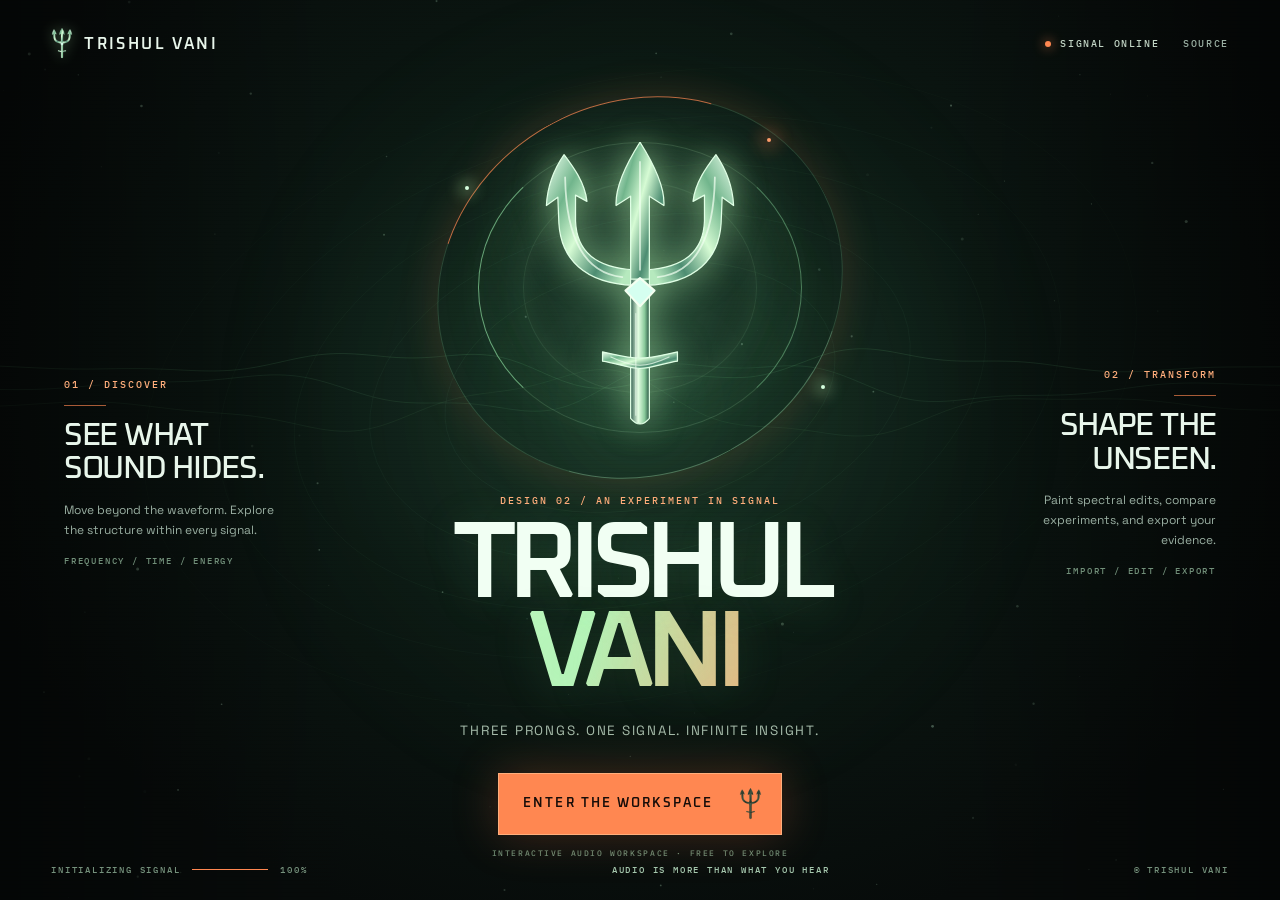
==== index.html @ faa6eed5 "Publish Design 02 intro with orange signal accents" ====
<!doctype html>
<html lang="en">
<head>
  <meta charset="utf-8">
  <meta name="viewport" content="width=device-width,initial-scale=1">
  <meta name="theme-color" content="#070b0a">
  <meta name="description" content="TRISHUL VANI — an interactive spectral audio workspace for signal research and evidence-led editing.">
  <title>TRISHUL VANI · Enter the Signal</title>
  <link rel="preconnect" href="https://fonts.googleapis.com">
  <link rel="preconnect" href="https://fonts.gstatic.com" crossorigin>
  <link href="https://fonts.googleapis.com/css2?family=Oxanium:wght@400;500;600;700&family=Space+Grotesk:wght@400;500;600&family=IBM+Plex+Mono:wght@400;500&display=swap" rel="stylesheet">
  <style>
    :root{--bg:#070b0a;--ink:#e8f6eb;--mint:#bbf7bd;--soft:#9aafa2;--line:#7ab78755}
    *{box-sizing:border-box}html,body{margin:0;min-height:100%;background:var(--bg);color:var(--ink)}body{font-family:'Space Grotesk',sans-serif}button,a{outline-offset:5px}button:focus-visible,a:focus-visible{outline:2px solid var(--mint)}
    .shell{position:relative;min-height:100dvh;overflow:hidden}.studio{position:absolute;inset:0;width:100%;height:100%;border:0;background:#0b1110}.veil{position:absolute;inset:0;z-index:5;overflow:hidden;background:radial-gradient(ellipse at 50% 40%,#173125 0,#0b1712 39%,#070b0a 78%);transition:opacity .9s ease,visibility .9s}.veil.is-hidden{opacity:0;visibility:hidden;pointer-events:none}
    #field{position:absolute;inset:0;width:100%;height:100%;opacity:.85}.veil:after{content:"";pointer-events:none;position:absolute;inset:0;z-index:1;background:repeating-linear-gradient(0deg,transparent 0 3px,#02050325 4px),linear-gradient(90deg,#0305047d,transparent 27%,transparent 73%,#0305047d);mix-blend-mode:multiply}.glow{position:absolute;width:min(88vw,950px);aspect-ratio:1;top:45%;left:50%;transform:translate(-50%,-50%);border-radius:50%;background:radial-gradient(circle,#4fa36720 0,#4fa36709 37%,transparent 64%);filter:blur(13px);pointer-events:none}
    .header{position:absolute;z-index:3;top:0;left:0;right:0;display:flex;align-items:center;gap:24px;padding:28px clamp(20px,4vw,64px);font:500 10px 'IBM Plex Mono',monospace;letter-spacing:.16em;text-transform:uppercase}.identity{display:flex;align-items:center;gap:11px;font:600 16px 'Oxanium',sans-serif;letter-spacing:.15em;color:var(--ink);white-space:nowrap}.identity-mark{width:22px;height:31px;object-fit:contain;filter:drop-shadow(0 0 7px #b8f6b277)}.header .spacer{flex:1}.header a{color:var(--soft);text-decoration:none;white-space:nowrap}.header a:hover{color:var(--mint)}.live{display:flex;gap:9px;align-items:center;color:#c1d4c4;white-space:nowrap}.live i{width:6px;height:6px;background:var(--mint);border-radius:50%;box-shadow:0 0 12px var(--mint)}
    .scene{position:absolute;inset:0;z-index:2;display:grid;grid-template-columns:1fr minmax(290px,510px) 1fr;align-items:center;padding:85px clamp(22px,5vw,86px) 92px;perspective:1200px}.side{align-self:center;display:flex;flex-direction:column;gap:14px;max-width:230px}.side-right{justify-self:end;text-align:right;align-items:flex-end}.index,.kicker,.side small,.caption,.footer,.load-label{font:500 10px 'IBM Plex Mono',monospace;letter-spacing:.2em;text-transform:uppercase}.index{color:var(--mint)}.side h2{margin:0;font:500 clamp(23px,2.5vw,39px)/1.05 'Oxanium',sans-serif;letter-spacing:-.04em;text-transform:uppercase}.side p{font-size:12px;line-height:1.65;color:var(--soft);margin:0}.side-rule{width:42px;height:1px;background:var(--mint);opacity:.65}.side small{color:#718f79;font-size:9px}
    .center{position:relative;display:flex;align-items:center;flex-direction:column;text-align:center;min-width:0;transform:translate3d(var(--px,0px),var(--py,0px),0);transition:transform .55s cubic-bezier(.2,.8,.2,1)}.orb{position:relative;width:min(48vw,450px);height:min(48vw,450px);max-height:45vh;display:grid;place-items:center;flex:none}.orb:before,.orb:after{content:"";position:absolute;inset:4%;border:1px solid #abf0b52d;border-radius:50%;box-shadow:inset 0 0 35px #9cffae0c,0 0 32px #9cffae09;animation:orbit 20s linear infinite}.orb:before{border-top-color:#b9f8c2aa;border-bottom-color:#b9f8c255;transform:rotate(-28deg)}.orb:after{inset:14%;border-left-color:#a0f8b499;border-right-color:#a0f8b466;animation-direction:reverse;animation-duration:17s}.halo{position:absolute;inset:24%;border-radius:50%;border:1px solid #a5e8ac24;box-shadow:0 0 90px #76d88c26,0 0 30px #a4efaa1d inset}.trident{width:51%;height:72%;position:relative;z-index:2;object-fit:contain;filter:drop-shadow(0 0 16px #b8f6b282) drop-shadow(0 0 42px #86d89a66);animation:float 5s ease-in-out infinite}.spark{position:absolute;z-index:2;width:4px;height:4px;background:#d6ffdf;border-radius:50%;box-shadow:0 0 15px 5px #b8f6b266;animation:twinkle 3s ease-in-out infinite}.spark.a{top:25%;left:11%}.spark.b{top:13%;right:21%;animation-delay:1s}.spark.c{bottom:25%;right:9%;animation-delay:2s}
    .kicker{margin:4px 0 15px;color:#add2b4;font-size:10px}.title{font:600 clamp(58px,8.4vw,132px)/.83 'Oxanium',sans-serif;letter-spacing:-.085em;margin:0;text-transform:uppercase;white-space:nowrap;color:#f1fff3;text-shadow:0 8px 45px #68cb7a2b}.title span{display:block}.title .vani{color:var(--mint);padding-right:.12em}.subtitle{margin:22px 0 0;color:#a5bbaa;font-size:clamp(11px,1.05vw,14px);letter-spacing:.13em;text-transform:uppercase}.enter{position:relative;display:inline-flex;align-items:center;gap:25px;margin-top:34px;padding:14px 18px 14px 24px;border:1px solid #b7e6bc99;background:#b9f4bf;color:#0c1a10;font:600 13px 'Oxanium',sans-serif;letter-spacing:.16em;text-transform:uppercase;cursor:pointer;box-shadow:0 0 45px #a0f5b62b;transition:transform .25s,box-shadow .25s,background .25s}.enter:hover{transform:translateY(-3px);box-shadow:0 8px 55px #a0f5b65c;background:#dcffe0}.enter img{width:25px;height:32px;object-fit:contain;flex:none;filter:brightness(.28) sepia(1) hue-rotate(75deg)}.caption{margin-top:13px;color:#6d8d75;font-size:8px}
    .footer{position:absolute;z-index:3;bottom:25px;left:clamp(20px,4vw,64px);right:clamp(20px,4vw,64px);display:flex;align-items:end;justify-content:space-between;color:#75917c;font-size:9px}.progress{display:flex;align-items:center;gap:12px}.track{width:76px;height:1px;background:#3c6345}.track b{display:block;width:0;height:1px;background:var(--mint);animation:load 3.5s ease-out forwards}.coords{color:#a6c8ae}.loading{position:absolute;z-index:4;top:92px;left:50%;transform:translateX(-50%);max-width:min(440px,90vw);padding:11px 16px;border:1px solid #7fa48955;background:#0d1b15e8;color:#bdcfc0;font:11px/1.5 'Space Grotesk',sans-serif;text-align:center;transition:opacity .4s}.loading[hidden]{display:none}.loading a{color:var(--mint)}
    @keyframes orbit{to{transform:rotate(360deg)}}@keyframes float{50%{transform:translateY(-10px) rotate(1deg)}}@keyframes draw{to{stroke-dashoffset:0}}@keyframes fade{to{opacity:1}}@keyframes twinkle{50%{opacity:.15;transform:scale(.55)}}@keyframes load{to{width:100%}}
    @media(max-width:850px){.scene{grid-template-columns:1fr;place-items:center;padding:78px 20px 75px}.side{display:none}.orb{width:min(68vw,360px);height:min(68vw,360px);max-height:39vh}.title{font-size:clamp(58px,14vw,110px)}.header{padding:18px 20px}.header .live{display:none}.footer{bottom:18px}.footer .coords{display:none}}
    @media(max-height:700px){.orb{height:31vh;width:31vh}.trident{height:80%}.kicker{margin:0 0 10px}.title{font-size:clamp(49px,7vw,95px)}.subtitle{margin-top:13px}.enter{margin-top:20px;padding-block:12px}.caption{margin-top:8px}}
    @media(max-width:480px){.header a{display:none}.identity{font-size:14px}.orb{width:75vw;height:75vw;max-height:36vh}.title{font-size:clamp(56px,15vw,82px)}.subtitle{max-width:300px;line-height:1.6}.footer .coords{display:none}}
    /* Design 02 keeps the sculpted mint trident and adds a restrained orange signal accent. */
    .orb:before{border-top-color:#ff8751b8;box-shadow:0 0 42px #ff784826}.spark.b{background:#ff9b69;box-shadow:0 0 18px 5px #ff784877}.kicker,.index{color:#ffae7c}.side-rule{background:#ff8751}.title .vani{background:linear-gradient(108deg,#bbf7bd 35%,#ff9b69 100%);background-clip:text;-webkit-background-clip:text;color:transparent}.enter{background:#ff8751;border-color:#ffae7c;color:#170d09;box-shadow:0 0 48px #ff78483c}.enter:hover{background:#ffac75;box-shadow:0 8px 62px #ff78488a}.track b{background:#ff8751}.live i{background:#ff8751;box-shadow:0 0 12px #ff8751}
    @media(prefers-reduced-motion:reduce){*,*:before,*:after{animation:none!important;transition:none!important}.track b{width:100%}}
  </style>
</head>
<body>
  <main class="shell">
    <iframe class="studio" id="studio" title="TRISHUL VANI research workspace" src="https://trishul-vani-studio.onrender.com/index.html" allow="autoplay; fullscreen" referrerpolicy="no-referrer"></iframe>
    <section class="veil" id="intro" aria-label="TRISHUL VANI introduction">
      <canvas id="field" aria-hidden="true"></canvas><div class="glow" aria-hidden="true"></div>
      <header class="header"><div class="identity"><img class="identity-mark" src="trident.svg?v=theme2" alt="">TRISHUL VANI</div><div class="spacer"></div><div class="live"><i></i> SIGNAL ONLINE</div><a href="https://github.com/TrishulVani/trishul-vani-studio" target="_blank" rel="noopener">SOURCE</a></header>
      <div class="scene">
        <aside class="side side-left"><span class="index">01 / DISCOVER</span><div class="side-rule"></div><h2>See what<br>sound hides.</h2><p>Move beyond the waveform. Explore the structure within every signal.</p><small>FREQUENCY / TIME / ENERGY</small></aside>
        <div class="center" id="center">
          <div class="orb" aria-hidden="true"><div class="halo"></div><i class="spark a"></i><i class="spark b"></i><i class="spark c"></i>
            <img class="trident" src="trident.svg?v=theme2" alt="">
          </div>
          <p class="kicker">DESIGN 02 / AN EXPERIMENT IN SIGNAL</p><h1 class="title"><span>TRISHUL</span><span class="vani">VANI</span></h1><p class="subtitle">Three prongs. One signal. Infinite insight.</p>
          <button class="enter" id="enter" type="button">ENTER THE WORKSPACE <img src="trident.svg?v=theme2" alt=""></button><span class="caption">INTERACTIVE AUDIO WORKSPACE · FREE TO EXPLORE</span>
        </div>
        <aside class="side side-right"><span class="index">02 / TRANSFORM</span><div class="side-rule"></div><h2>Shape the<br>unseen.</h2><p>Paint spectral edits, compare experiments, and export your evidence.</p><small>IMPORT / EDIT / EXPORT</small></aside>
      </div>
      <footer class="footer"><div class="progress"><span>INITIALIZING SIGNAL</span><div class="track"><b></b></div><span>100%</span></div><span class="coords">AUDIO IS MORE THAN WHAT YOU HEAR</span><span>© TRISHUL VANI</span></footer>
    </section>
    <div class="loading" id="loading" role="status">Preparing your workspace. The free server may take a minute to wake.</div>
  </main>
  <script>
    const intro=document.getElementById('intro'),studio=document.getElementById('studio'),loading=document.getElementById('loading'),center=document.getElementById('center');
    function enter(){intro.classList.add('is-hidden');setTimeout(()=>{intro.hidden=true},950)}
    document.getElementById('enter').addEventListener('click',enter);
    setTimeout(enter,8500);
    document.addEventListener('keydown',event=>{if(event.key==='Escape'&& !intro.hidden)enter()});
    studio.addEventListener('load',()=>{loading.style.opacity='0';setTimeout(()=>loading.hidden=true,450)});
    const canvas=document.getElementById('field'),ctx=canvas.getContext('2d');let width=0,height=0,particles=[],tick=0,mouse={x:0,y:0};const reduced=matchMedia('(prefers-reduced-motion: reduce)').matches;
    function size(){const ratio=Math.min(devicePixelRatio||1,2);width=innerWidth;height=innerHeight;canvas.width=width*ratio;canvas.height=height*ratio;ctx.setTransform(ratio,0,0,ratio,0,0);particles=Array.from({length:Math.min(120,Math.round(width*height/11000))},(_,i)=>({x:Math.random()*width,y:Math.random()*height,r:Math.random()*1.3+.25,phase:Math.random()*6.28,speed:.15+Math.random()*.5}))}
    function render(){ctx.clearRect(0,0,width,height);const cx=width/2+mouse.x*.04,cy=height*.43+mouse.y*.04;for(let ring=0;ring<5;ring++){const radius=Math.min(width,height)*(.22+ring*.085);ctx.beginPath();ctx.ellipse(cx,cy,radius,radius*.61,-.22,0,Math.PI*2);ctx.strokeStyle=`rgba(155,244,178,${.055-ring*.008})`;ctx.lineWidth=1;ctx.stroke()}for(let j=0;j<3;j++){ctx.beginPath();for(let x=0;x<=width;x+=5){const falloff=Math.exp(-Math.pow((x-width/2)/(width*.32),2));const y=cy+Math.sin(x*.012+tick*.012+j*2)*falloff*(19+j*8)+Math.sin(x*.035-tick*.008+j)*falloff*7+(j-1)*21;x===0?ctx.moveTo(x,y):ctx.lineTo(x,y)}ctx.strokeStyle=`rgba(141,236,165,${.13-j*.028})`;ctx.lineWidth=1;ctx.stroke()}for(const p of particles){let y=(p.y+tick*p.speed*.12)%height;ctx.beginPath();ctx.arc(p.x,y,p.r,0,Math.PI*2);ctx.fillStyle=`rgba(206,255,218,${.18+.16*Math.sin(tick*.018+p.phase)})`;ctx.fill()}if(!reduced&& !intro.hidden){tick++;requestAnimationFrame(render)}}
    addEventListener('resize',()=>{size();render()});addEventListener('pointermove',event=>{mouse.x=event.clientX-width/2;mouse.y=event.clientY-height/2;center.style.setProperty('--px',Math.max(-17,Math.min(17,mouse.x*.018))+'px');center.style.setProperty('--py',Math.max(-12,Math.min(12,mouse.y*.012))+'px')},{passive:true});size();render();
  </script>
</body>
</html>
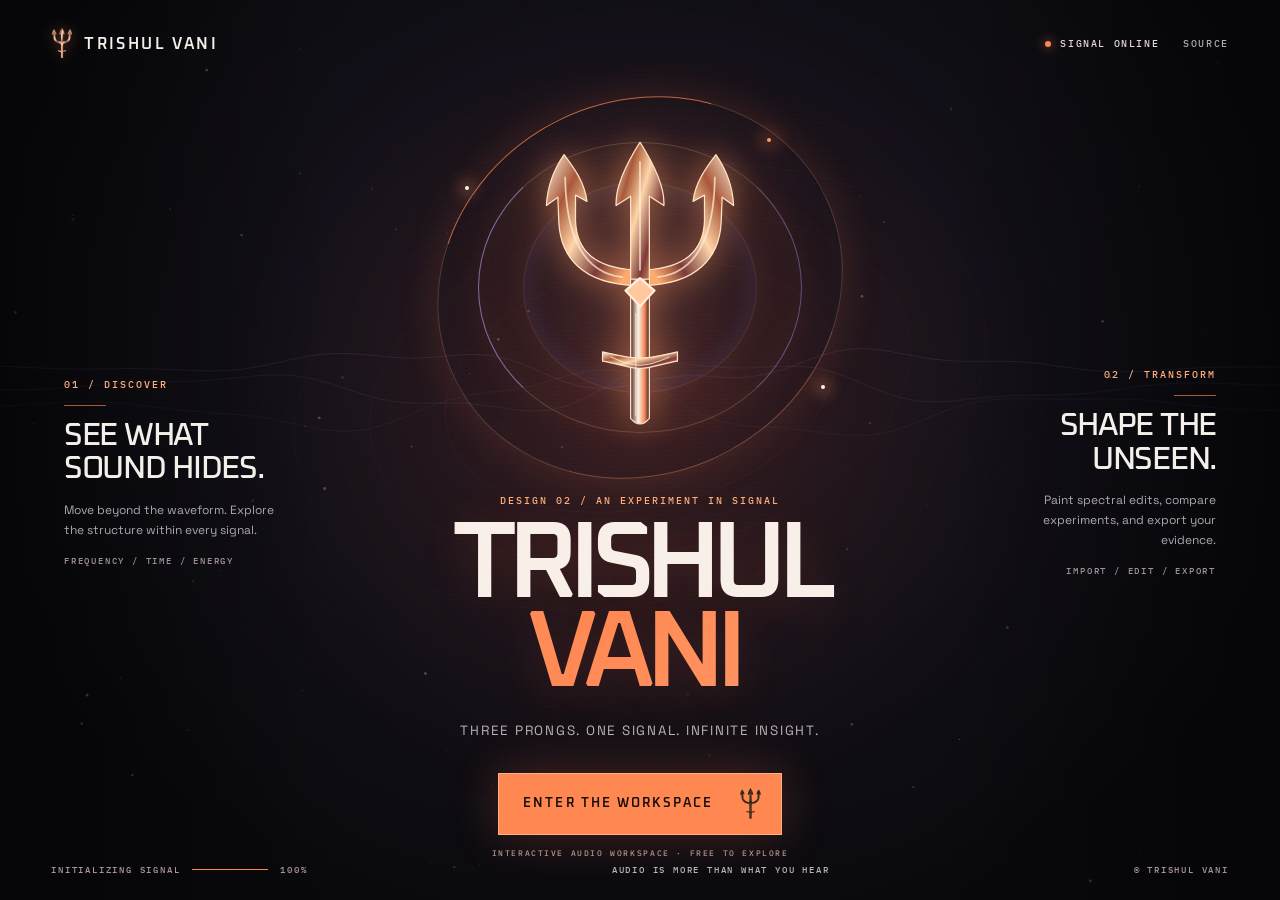
==== commit a613df2d: "Publish graphite and copper Design 02 experience" ====
--- a/index.html
+++ b/index.html
@@ -3,28 +3,28 @@
 <head>
   <meta charset="utf-8">
   <meta name="viewport" content="width=device-width,initial-scale=1">
-  <meta name="theme-color" content="#070b0a">
+  <meta name="theme-color" content="#09090d">
   <meta name="description" content="TRISHUL VANI — an interactive spectral audio workspace for signal research and evidence-led editing.">
   <title>TRISHUL VANI · Enter the Signal</title>
   <link rel="preconnect" href="https://fonts.googleapis.com">
   <link rel="preconnect" href="https://fonts.gstatic.com" crossorigin>
   <link href="https://fonts.googleapis.com/css2?family=Oxanium:wght@400;500;600;700&family=Space+Grotesk:wght@400;500;600&family=IBM+Plex+Mono:wght@400;500&display=swap" rel="stylesheet">
   <style>
-    :root{--bg:#070b0a;--ink:#e8f6eb;--mint:#bbf7bd;--soft:#9aafa2;--line:#7ab78755}
+    :root{--bg:#09090d;--ink:#f4efe9;--mint:#ff8d58;--soft:#aca8b1;--line:#72526855}
     *{box-sizing:border-box}html,body{margin:0;min-height:100%;background:var(--bg);color:var(--ink)}body{font-family:'Space Grotesk',sans-serif}button,a{outline-offset:5px}button:focus-visible,a:focus-visible{outline:2px solid var(--mint)}
-    .shell{position:relative;min-height:100dvh;overflow:hidden}.studio{position:absolute;inset:0;width:100%;height:100%;border:0;background:#0b1110}.veil{position:absolute;inset:0;z-index:5;overflow:hidden;background:radial-gradient(ellipse at 50% 40%,#173125 0,#0b1712 39%,#070b0a 78%);transition:opacity .9s ease,visibility .9s}.veil.is-hidden{opacity:0;visibility:hidden;pointer-events:none}
-    #field{position:absolute;inset:0;width:100%;height:100%;opacity:.85}.veil:after{content:"";pointer-events:none;position:absolute;inset:0;z-index:1;background:repeating-linear-gradient(0deg,transparent 0 3px,#02050325 4px),linear-gradient(90deg,#0305047d,transparent 27%,transparent 73%,#0305047d);mix-blend-mode:multiply}.glow{position:absolute;width:min(88vw,950px);aspect-ratio:1;top:45%;left:50%;transform:translate(-50%,-50%);border-radius:50%;background:radial-gradient(circle,#4fa36720 0,#4fa36709 37%,transparent 64%);filter:blur(13px);pointer-events:none}
-    .header{position:absolute;z-index:3;top:0;left:0;right:0;display:flex;align-items:center;gap:24px;padding:28px clamp(20px,4vw,64px);font:500 10px 'IBM Plex Mono',monospace;letter-spacing:.16em;text-transform:uppercase}.identity{display:flex;align-items:center;gap:11px;font:600 16px 'Oxanium',sans-serif;letter-spacing:.15em;color:var(--ink);white-space:nowrap}.identity-mark{width:22px;height:31px;object-fit:contain;filter:drop-shadow(0 0 7px #b8f6b277)}.header .spacer{flex:1}.header a{color:var(--soft);text-decoration:none;white-space:nowrap}.header a:hover{color:var(--mint)}.live{display:flex;gap:9px;align-items:center;color:#c1d4c4;white-space:nowrap}.live i{width:6px;height:6px;background:var(--mint);border-radius:50%;box-shadow:0 0 12px var(--mint)}
-    .scene{position:absolute;inset:0;z-index:2;display:grid;grid-template-columns:1fr minmax(290px,510px) 1fr;align-items:center;padding:85px clamp(22px,5vw,86px) 92px;perspective:1200px}.side{align-self:center;display:flex;flex-direction:column;gap:14px;max-width:230px}.side-right{justify-self:end;text-align:right;align-items:flex-end}.index,.kicker,.side small,.caption,.footer,.load-label{font:500 10px 'IBM Plex Mono',monospace;letter-spacing:.2em;text-transform:uppercase}.index{color:var(--mint)}.side h2{margin:0;font:500 clamp(23px,2.5vw,39px)/1.05 'Oxanium',sans-serif;letter-spacing:-.04em;text-transform:uppercase}.side p{font-size:12px;line-height:1.65;color:var(--soft);margin:0}.side-rule{width:42px;height:1px;background:var(--mint);opacity:.65}.side small{color:#718f79;font-size:9px}
-    .center{position:relative;display:flex;align-items:center;flex-direction:column;text-align:center;min-width:0;transform:translate3d(var(--px,0px),var(--py,0px),0);transition:transform .55s cubic-bezier(.2,.8,.2,1)}.orb{position:relative;width:min(48vw,450px);height:min(48vw,450px);max-height:45vh;display:grid;place-items:center;flex:none}.orb:before,.orb:after{content:"";position:absolute;inset:4%;border:1px solid #abf0b52d;border-radius:50%;box-shadow:inset 0 0 35px #9cffae0c,0 0 32px #9cffae09;animation:orbit 20s linear infinite}.orb:before{border-top-color:#b9f8c2aa;border-bottom-color:#b9f8c255;transform:rotate(-28deg)}.orb:after{inset:14%;border-left-color:#a0f8b499;border-right-color:#a0f8b466;animation-direction:reverse;animation-duration:17s}.halo{position:absolute;inset:24%;border-radius:50%;border:1px solid #a5e8ac24;box-shadow:0 0 90px #76d88c26,0 0 30px #a4efaa1d inset}.trident{width:51%;height:72%;position:relative;z-index:2;object-fit:contain;filter:drop-shadow(0 0 16px #b8f6b282) drop-shadow(0 0 42px #86d89a66);animation:float 5s ease-in-out infinite}.spark{position:absolute;z-index:2;width:4px;height:4px;background:#d6ffdf;border-radius:50%;box-shadow:0 0 15px 5px #b8f6b266;animation:twinkle 3s ease-in-out infinite}.spark.a{top:25%;left:11%}.spark.b{top:13%;right:21%;animation-delay:1s}.spark.c{bottom:25%;right:9%;animation-delay:2s}
-    .kicker{margin:4px 0 15px;color:#add2b4;font-size:10px}.title{font:600 clamp(58px,8.4vw,132px)/.83 'Oxanium',sans-serif;letter-spacing:-.085em;margin:0;text-transform:uppercase;white-space:nowrap;color:#f1fff3;text-shadow:0 8px 45px #68cb7a2b}.title span{display:block}.title .vani{color:var(--mint);padding-right:.12em}.subtitle{margin:22px 0 0;color:#a5bbaa;font-size:clamp(11px,1.05vw,14px);letter-spacing:.13em;text-transform:uppercase}.enter{position:relative;display:inline-flex;align-items:center;gap:25px;margin-top:34px;padding:14px 18px 14px 24px;border:1px solid #b7e6bc99;background:#b9f4bf;color:#0c1a10;font:600 13px 'Oxanium',sans-serif;letter-spacing:.16em;text-transform:uppercase;cursor:pointer;box-shadow:0 0 45px #a0f5b62b;transition:transform .25s,box-shadow .25s,background .25s}.enter:hover{transform:translateY(-3px);box-shadow:0 8px 55px #a0f5b65c;background:#dcffe0}.enter img{width:25px;height:32px;object-fit:contain;flex:none;filter:brightness(.28) sepia(1) hue-rotate(75deg)}.caption{margin-top:13px;color:#6d8d75;font-size:8px}
-    .footer{position:absolute;z-index:3;bottom:25px;left:clamp(20px,4vw,64px);right:clamp(20px,4vw,64px);display:flex;align-items:end;justify-content:space-between;color:#75917c;font-size:9px}.progress{display:flex;align-items:center;gap:12px}.track{width:76px;height:1px;background:#3c6345}.track b{display:block;width:0;height:1px;background:var(--mint);animation:load 3.5s ease-out forwards}.coords{color:#a6c8ae}.loading{position:absolute;z-index:4;top:92px;left:50%;transform:translateX(-50%);max-width:min(440px,90vw);padding:11px 16px;border:1px solid #7fa48955;background:#0d1b15e8;color:#bdcfc0;font:11px/1.5 'Space Grotesk',sans-serif;text-align:center;transition:opacity .4s}.loading[hidden]{display:none}.loading a{color:var(--mint)}
+    .shell{position:relative;min-height:100dvh;overflow:hidden}.studio{position:absolute;inset:0;width:100%;height:100%;border:0;background:#0d0b13}.veil{position:absolute;inset:0;z-index:5;overflow:hidden;background:radial-gradient(ellipse at 50% 40%,#211722 0,#14111a 39%,#09090d 78%);transition:opacity .9s ease,visibility .9s}.veil.is-hidden{opacity:0;visibility:hidden;pointer-events:none}
+    #field{position:absolute;inset:0;width:100%;height:100%;opacity:.85}.veil:after{content:"";pointer-events:none;position:absolute;inset:0;z-index:1;background:repeating-linear-gradient(0deg,transparent 0 3px,#02050325 4px),linear-gradient(90deg,#0305047d,transparent 27%,transparent 73%,#0305047d);mix-blend-mode:multiply}.glow{position:absolute;width:min(88vw,950px);aspect-ratio:1;top:45%;left:50%;transform:translate(-50%,-50%);border-radius:50%;background:radial-gradient(circle,#ff653320 0,#ff653309 37%,transparent 64%);filter:blur(13px);pointer-events:none}
+    .header{position:absolute;z-index:3;top:0;left:0;right:0;display:flex;align-items:center;gap:24px;padding:28px clamp(20px,4vw,64px);font:500 10px 'IBM Plex Mono',monospace;letter-spacing:.16em;text-transform:uppercase}.identity{display:flex;align-items:center;gap:11px;font:600 16px 'Oxanium',sans-serif;letter-spacing:.15em;color:var(--ink);white-space:nowrap}.identity-mark{width:22px;height:31px;object-fit:contain;filter:drop-shadow(0 0 7px #ff916877)}.header .spacer{flex:1}.header a{color:var(--soft);text-decoration:none;white-space:nowrap}.header a:hover{color:var(--mint)}.live{display:flex;gap:9px;align-items:center;color:#e5d6d4;white-space:nowrap}.live i{width:6px;height:6px;background:var(--mint);border-radius:50%;box-shadow:0 0 12px var(--mint)}
+    .scene{position:absolute;inset:0;z-index:2;display:grid;grid-template-columns:1fr minmax(290px,510px) 1fr;align-items:center;padding:85px clamp(22px,5vw,86px) 92px;perspective:1200px}.side{align-self:center;display:flex;flex-direction:column;gap:14px;max-width:230px}.side-right{justify-self:end;text-align:right;align-items:flex-end}.index,.kicker,.side small,.caption,.footer,.load-label{font:500 10px 'IBM Plex Mono',monospace;letter-spacing:.2em;text-transform:uppercase}.index{color:var(--mint)}.side h2{margin:0;font:500 clamp(23px,2.5vw,39px)/1.05 'Oxanium',sans-serif;letter-spacing:-.04em;text-transform:uppercase}.side p{font-size:12px;line-height:1.65;color:var(--soft);margin:0}.side-rule{width:42px;height:1px;background:var(--mint);opacity:.65}.side small{color:#a0909a;font-size:9px}
+    .center{position:relative;display:flex;align-items:center;flex-direction:column;text-align:center;min-width:0;transform:translate3d(var(--px,0px),var(--py,0px),0);transition:transform .55s cubic-bezier(.2,.8,.2,1)}.orb{position:relative;width:min(48vw,450px);height:min(48vw,450px);max-height:45vh;display:grid;place-items:center;flex:none}.orb:before,.orb:after{content:"";position:absolute;inset:4%;border:1px solid #ffbb8b39;border-radius:50%;box-shadow:inset 0 0 35px #ff9a5b10,0 0 32px #ff9a5b0d;animation:orbit 20s linear infinite}.orb:before{border-top-color:#ffae7caa;border-bottom-color:#ffae7c55;transform:rotate(-28deg)}.orb:after{inset:14%;border-left-color:#c6a7ff99;border-right-color:#c6a7ff66;animation-direction:reverse;animation-duration:17s}.halo{position:absolute;inset:24%;border-radius:50%;border:1px solid #ff9f692c;box-shadow:0 0 90px #e76a4826,0 0 30px #b9a1ff24 inset}.trident{width:51%;height:72%;position:relative;z-index:2;object-fit:contain;filter:drop-shadow(0 0 16px #ff975e82) drop-shadow(0 0 42px #d57b5e66);animation:float 5s ease-in-out infinite}.spark{position:absolute;z-index:2;width:4px;height:4px;background:#fff1df;border-radius:50%;box-shadow:0 0 15px 5px #ff996a66;animation:twinkle 3s ease-in-out infinite}.spark.a{top:25%;left:11%}.spark.b{top:13%;right:21%;animation-delay:1s}.spark.c{bottom:25%;right:9%;animation-delay:2s}
+    .kicker{margin:4px 0 15px;color:#ffc99f;font-size:10px}.title{font:600 clamp(58px,8.4vw,132px)/.83 'Oxanium',sans-serif;letter-spacing:-.085em;margin:0;text-transform:uppercase;white-space:nowrap;color:#f8f0e8;text-shadow:0 8px 45px #ff72422b}.title span{display:block}.title .vani{color:var(--mint);padding-right:.12em}.subtitle{margin:22px 0 0;color:#bbb1b4;font-size:clamp(11px,1.05vw,14px);letter-spacing:.13em;text-transform:uppercase}.enter{position:relative;display:inline-flex;align-items:center;gap:25px;margin-top:34px;padding:14px 18px 14px 24px;border:1px solid #ffad7999;background:#ff8751;color:#170d09;font:600 13px 'Oxanium',sans-serif;letter-spacing:.16em;text-transform:uppercase;cursor:pointer;box-shadow:0 0 45px #ff78482b;transition:transform .25s,box-shadow .25s,background .25s}.enter:hover{transform:translateY(-3px);box-shadow:0 8px 55px #ff78485c;background:#ffc190}.enter img{width:25px;height:32px;object-fit:contain;flex:none;filter:brightness(.22) sepia(1) saturate(2)}.caption{margin-top:13px;color:#b79791;font-size:8px}
+    .footer{position:absolute;z-index:3;bottom:25px;left:clamp(20px,4vw,64px);right:clamp(20px,4vw,64px);display:flex;align-items:end;justify-content:space-between;color:#aa9399;font-size:9px}.progress{display:flex;align-items:center;gap:12px}.track{width:76px;height:1px;background:#67424b}.track b{display:block;width:0;height:1px;background:var(--mint);animation:load 3.5s ease-out forwards}.coords{color:#bdb0b8}.loading{position:absolute;z-index:4;top:92px;left:50%;transform:translateX(-50%);max-width:min(440px,90vw);padding:11px 16px;border:1px solid #ff916855;background:#17121be8;color:#e0ccd0;font:11px/1.5 'Space Grotesk',sans-serif;text-align:center;transition:opacity .4s}.loading[hidden]{display:none}.loading a{color:var(--mint)}
     @keyframes orbit{to{transform:rotate(360deg)}}@keyframes float{50%{transform:translateY(-10px) rotate(1deg)}}@keyframes draw{to{stroke-dashoffset:0}}@keyframes fade{to{opacity:1}}@keyframes twinkle{50%{opacity:.15;transform:scale(.55)}}@keyframes load{to{width:100%}}
     @media(max-width:850px){.scene{grid-template-columns:1fr;place-items:center;padding:78px 20px 75px}.side{display:none}.orb{width:min(68vw,360px);height:min(68vw,360px);max-height:39vh}.title{font-size:clamp(58px,14vw,110px)}.header{padding:18px 20px}.header .live{display:none}.footer{bottom:18px}.footer .coords{display:none}}
     @media(max-height:700px){.orb{height:31vh;width:31vh}.trident{height:80%}.kicker{margin:0 0 10px}.title{font-size:clamp(49px,7vw,95px)}.subtitle{margin-top:13px}.enter{margin-top:20px;padding-block:12px}.caption{margin-top:8px}}
     @media(max-width:480px){.header a{display:none}.identity{font-size:14px}.orb{width:75vw;height:75vw;max-height:36vh}.title{font-size:clamp(56px,15vw,82px)}.subtitle{max-width:300px;line-height:1.6}.footer .coords{display:none}}
-    /* Design 02 keeps the sculpted mint trident and adds a restrained orange signal accent. */
-    .orb:before{border-top-color:#ff8751b8;box-shadow:0 0 42px #ff784826}.spark.b{background:#ff9b69;box-shadow:0 0 18px 5px #ff784877}.kicker,.index{color:#ffae7c}.side-rule{background:#ff8751}.title .vani{background:linear-gradient(108deg,#bbf7bd 35%,#ff9b69 100%);background-clip:text;-webkit-background-clip:text;color:transparent}.enter{background:#ff8751;border-color:#ffae7c;color:#170d09;box-shadow:0 0 48px #ff78483c}.enter:hover{background:#ffac75;box-shadow:0 8px 62px #ff78488a}.track b{background:#ff8751}.live i{background:#ff8751;box-shadow:0 0 12px #ff8751}
+    /* Design 02 forges the sculpted trident in copper and ivory over graphite and ultraviolet signal light. */
+    .orb:before{border-top-color:#ff8751b8;box-shadow:0 0 42px #ff784826}.spark.b{background:#ff9b69;box-shadow:0 0 18px 5px #ff784877}.kicker,.index{color:#ffae7c}.side-rule{background:#ff8751}.title .vani{background:linear-gradient(108deg,#ff8d58 35%,#ff9b69 100%);background-clip:text;-webkit-background-clip:text;color:transparent}.enter{background:#ff8751;border-color:#ffae7c;color:#170d09;box-shadow:0 0 48px #ff78483c}.enter:hover{background:#ffac75;box-shadow:0 8px 62px #ff78488a}.track b{background:#ff8751}.live i{background:#ff8751;box-shadow:0 0 12px #ff8751}
     @media(prefers-reduced-motion:reduce){*,*:before,*:after{animation:none!important;transition:none!important}.track b{width:100%}}
   </style>
 </head>
@@ -33,15 +33,15 @@
     <iframe class="studio" id="studio" title="TRISHUL VANI research workspace" src="https://trishul-vani-studio.onrender.com/index.html" allow="autoplay; fullscreen" referrerpolicy="no-referrer"></iframe>
     <section class="veil" id="intro" aria-label="TRISHUL VANI introduction">
       <canvas id="field" aria-hidden="true"></canvas><div class="glow" aria-hidden="true"></div>
-      <header class="header"><div class="identity"><img class="identity-mark" src="trident.svg?v=theme2" alt="">TRISHUL VANI</div><div class="spacer"></div><div class="live"><i></i> SIGNAL ONLINE</div><a href="https://github.com/TrishulVani/trishul-vani-studio" target="_blank" rel="noopener">SOURCE</a></header>
+      <header class="header"><div class="identity"><img class="identity-mark" src="trident.svg?v=design2copper" alt="">TRISHUL VANI</div><div class="spacer"></div><div class="live"><i></i> SIGNAL ONLINE</div><a href="https://github.com/TrishulVani/trishul-vani-studio" target="_blank" rel="noopener">SOURCE</a></header>
       <div class="scene">
         <aside class="side side-left"><span class="index">01 / DISCOVER</span><div class="side-rule"></div><h2>See what<br>sound hides.</h2><p>Move beyond the waveform. Explore the structure within every signal.</p><small>FREQUENCY / TIME / ENERGY</small></aside>
         <div class="center" id="center">
           <div class="orb" aria-hidden="true"><div class="halo"></div><i class="spark a"></i><i class="spark b"></i><i class="spark c"></i>
-            <img class="trident" src="trident.svg?v=theme2" alt="">
+            <img class="trident" src="trident.svg?v=design2copper" alt="">
           </div>
           <p class="kicker">DESIGN 02 / AN EXPERIMENT IN SIGNAL</p><h1 class="title"><span>TRISHUL</span><span class="vani">VANI</span></h1><p class="subtitle">Three prongs. One signal. Infinite insight.</p>
-          <button class="enter" id="enter" type="button">ENTER THE WORKSPACE <img src="trident.svg?v=theme2" alt=""></button><span class="caption">INTERACTIVE AUDIO WORKSPACE · FREE TO EXPLORE</span>
+          <button class="enter" id="enter" type="button">ENTER THE WORKSPACE <img src="trident.svg?v=design2copper" alt=""></button><span class="caption">INTERACTIVE AUDIO WORKSPACE · FREE TO EXPLORE</span>
         </div>
         <aside class="side side-right"><span class="index">02 / TRANSFORM</span><div class="side-rule"></div><h2>Shape the<br>unseen.</h2><p>Paint spectral edits, compare experiments, and export your evidence.</p><small>IMPORT / EDIT / EXPORT</small></aside>
       </div>
@@ -58,7 +58,7 @@
     studio.addEventListener('load',()=>{loading.style.opacity='0';setTimeout(()=>loading.hidden=true,450)});
     const canvas=document.getElementById('field'),ctx=canvas.getContext('2d');let width=0,height=0,particles=[],tick=0,mouse={x:0,y:0};const reduced=matchMedia('(prefers-reduced-motion: reduce)').matches;
     function size(){const ratio=Math.min(devicePixelRatio||1,2);width=innerWidth;height=innerHeight;canvas.width=width*ratio;canvas.height=height*ratio;ctx.setTransform(ratio,0,0,ratio,0,0);particles=Array.from({length:Math.min(120,Math.round(width*height/11000))},(_,i)=>({x:Math.random()*width,y:Math.random()*height,r:Math.random()*1.3+.25,phase:Math.random()*6.28,speed:.15+Math.random()*.5}))}
-    function render(){ctx.clearRect(0,0,width,height);const cx=width/2+mouse.x*.04,cy=height*.43+mouse.y*.04;for(let ring=0;ring<5;ring++){const radius=Math.min(width,height)*(.22+ring*.085);ctx.beginPath();ctx.ellipse(cx,cy,radius,radius*.61,-.22,0,Math.PI*2);ctx.strokeStyle=`rgba(155,244,178,${.055-ring*.008})`;ctx.lineWidth=1;ctx.stroke()}for(let j=0;j<3;j++){ctx.beginPath();for(let x=0;x<=width;x+=5){const falloff=Math.exp(-Math.pow((x-width/2)/(width*.32),2));const y=cy+Math.sin(x*.012+tick*.012+j*2)*falloff*(19+j*8)+Math.sin(x*.035-tick*.008+j)*falloff*7+(j-1)*21;x===0?ctx.moveTo(x,y):ctx.lineTo(x,y)}ctx.strokeStyle=`rgba(141,236,165,${.13-j*.028})`;ctx.lineWidth=1;ctx.stroke()}for(const p of particles){let y=(p.y+tick*p.speed*.12)%height;ctx.beginPath();ctx.arc(p.x,y,p.r,0,Math.PI*2);ctx.fillStyle=`rgba(206,255,218,${.18+.16*Math.sin(tick*.018+p.phase)})`;ctx.fill()}if(!reduced&& !intro.hidden){tick++;requestAnimationFrame(render)}}
+    function render(){ctx.clearRect(0,0,width,height);const cx=width/2+mouse.x*.04,cy=height*.43+mouse.y*.04;for(let ring=0;ring<5;ring++){const radius=Math.min(width,height)*(.22+ring*.085);ctx.beginPath();ctx.ellipse(cx,cy,radius,radius*.61,-.22,0,Math.PI*2);ctx.strokeStyle=`rgba(255,139,83,${.055-ring*.008})`;ctx.lineWidth=1;ctx.stroke()}for(let j=0;j<3;j++){ctx.beginPath();for(let x=0;x<=width;x+=5){const falloff=Math.exp(-Math.pow((x-width/2)/(width*.32),2));const y=cy+Math.sin(x*.012+tick*.012+j*2)*falloff*(19+j*8)+Math.sin(x*.035-tick*.008+j)*falloff*7+(j-1)*21;x===0?ctx.moveTo(x,y):ctx.lineTo(x,y)}ctx.strokeStyle=`rgba(188,162,255,${.13-j*.028})`;ctx.lineWidth=1;ctx.stroke()}for(const p of particles){let y=(p.y+tick*p.speed*.12)%height;ctx.beginPath();ctx.arc(p.x,y,p.r,0,Math.PI*2);ctx.fillStyle=`rgba(255,216,184,${.18+.16*Math.sin(tick*.018+p.phase)})`;ctx.fill()}if(!reduced&& !intro.hidden){tick++;requestAnimationFrame(render)}}
     addEventListener('resize',()=>{size();render()});addEventListener('pointermove',event=>{mouse.x=event.clientX-width/2;mouse.y=event.clientY-height/2;center.style.setProperty('--px',Math.max(-17,Math.min(17,mouse.x*.018))+'px');center.style.setProperty('--py',Math.max(-12,Math.min(12,mouse.y*.012))+'px')},{passive:true});size();render();
   </script>
 </body>
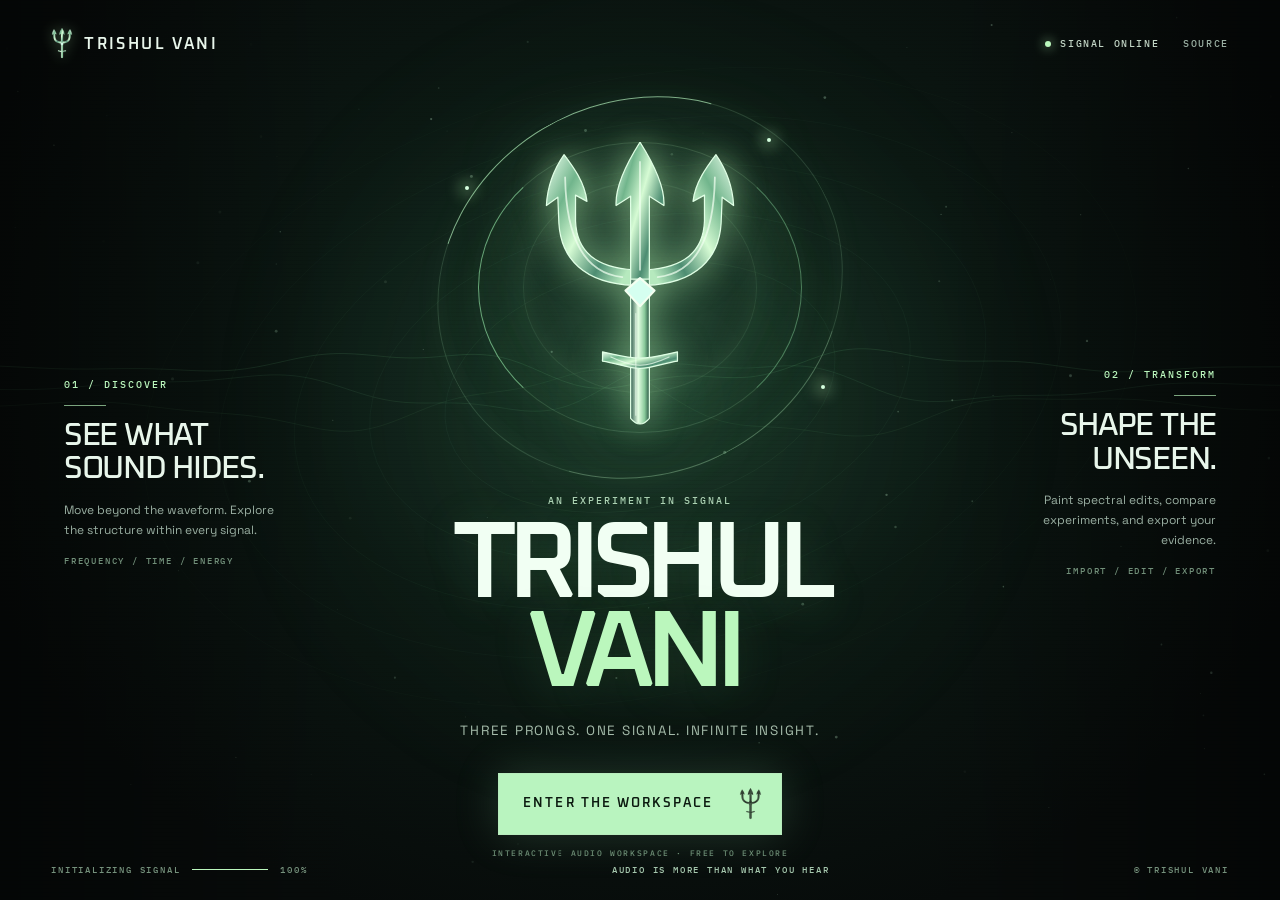
==== commit 8514c529: "Restore Version 1 and publish Design 02 at its own URL" ====
--- a/index.html
+++ b/index.html
@@ -3,28 +3,26 @@
 <head>
   <meta charset="utf-8">
   <meta name="viewport" content="width=device-width,initial-scale=1">
-  <meta name="theme-color" content="#09090d">
+  <meta name="theme-color" content="#070b0a">
   <meta name="description" content="TRISHUL VANI — an interactive spectral audio workspace for signal research and evidence-led editing.">
   <title>TRISHUL VANI · Enter the Signal</title>
   <link rel="preconnect" href="https://fonts.googleapis.com">
   <link rel="preconnect" href="https://fonts.gstatic.com" crossorigin>
   <link href="https://fonts.googleapis.com/css2?family=Oxanium:wght@400;500;600;700&family=Space+Grotesk:wght@400;500;600&family=IBM+Plex+Mono:wght@400;500&display=swap" rel="stylesheet">
   <style>
-    :root{--bg:#09090d;--ink:#f4efe9;--mint:#ff8d58;--soft:#aca8b1;--line:#72526855}
+    :root{--bg:#070b0a;--ink:#e8f6eb;--mint:#bbf7bd;--soft:#9aafa2;--line:#7ab78755}
     *{box-sizing:border-box}html,body{margin:0;min-height:100%;background:var(--bg);color:var(--ink)}body{font-family:'Space Grotesk',sans-serif}button,a{outline-offset:5px}button:focus-visible,a:focus-visible{outline:2px solid var(--mint)}
-    .shell{position:relative;min-height:100dvh;overflow:hidden}.studio{position:absolute;inset:0;width:100%;height:100%;border:0;background:#0d0b13}.veil{position:absolute;inset:0;z-index:5;overflow:hidden;background:radial-gradient(ellipse at 50% 40%,#211722 0,#14111a 39%,#09090d 78%);transition:opacity .9s ease,visibility .9s}.veil.is-hidden{opacity:0;visibility:hidden;pointer-events:none}
-    #field{position:absolute;inset:0;width:100%;height:100%;opacity:.85}.veil:after{content:"";pointer-events:none;position:absolute;inset:0;z-index:1;background:repeating-linear-gradient(0deg,transparent 0 3px,#02050325 4px),linear-gradient(90deg,#0305047d,transparent 27%,transparent 73%,#0305047d);mix-blend-mode:multiply}.glow{position:absolute;width:min(88vw,950px);aspect-ratio:1;top:45%;left:50%;transform:translate(-50%,-50%);border-radius:50%;background:radial-gradient(circle,#ff653320 0,#ff653309 37%,transparent 64%);filter:blur(13px);pointer-events:none}
-    .header{position:absolute;z-index:3;top:0;left:0;right:0;display:flex;align-items:center;gap:24px;padding:28px clamp(20px,4vw,64px);font:500 10px 'IBM Plex Mono',monospace;letter-spacing:.16em;text-transform:uppercase}.identity{display:flex;align-items:center;gap:11px;font:600 16px 'Oxanium',sans-serif;letter-spacing:.15em;color:var(--ink);white-space:nowrap}.identity-mark{width:22px;height:31px;object-fit:contain;filter:drop-shadow(0 0 7px #ff916877)}.header .spacer{flex:1}.header a{color:var(--soft);text-decoration:none;white-space:nowrap}.header a:hover{color:var(--mint)}.live{display:flex;gap:9px;align-items:center;color:#e5d6d4;white-space:nowrap}.live i{width:6px;height:6px;background:var(--mint);border-radius:50%;box-shadow:0 0 12px var(--mint)}
-    .scene{position:absolute;inset:0;z-index:2;display:grid;grid-template-columns:1fr minmax(290px,510px) 1fr;align-items:center;padding:85px clamp(22px,5vw,86px) 92px;perspective:1200px}.side{align-self:center;display:flex;flex-direction:column;gap:14px;max-width:230px}.side-right{justify-self:end;text-align:right;align-items:flex-end}.index,.kicker,.side small,.caption,.footer,.load-label{font:500 10px 'IBM Plex Mono',monospace;letter-spacing:.2em;text-transform:uppercase}.index{color:var(--mint)}.side h2{margin:0;font:500 clamp(23px,2.5vw,39px)/1.05 'Oxanium',sans-serif;letter-spacing:-.04em;text-transform:uppercase}.side p{font-size:12px;line-height:1.65;color:var(--soft);margin:0}.side-rule{width:42px;height:1px;background:var(--mint);opacity:.65}.side small{color:#a0909a;font-size:9px}
-    .center{position:relative;display:flex;align-items:center;flex-direction:column;text-align:center;min-width:0;transform:translate3d(var(--px,0px),var(--py,0px),0);transition:transform .55s cubic-bezier(.2,.8,.2,1)}.orb{position:relative;width:min(48vw,450px);height:min(48vw,450px);max-height:45vh;display:grid;place-items:center;flex:none}.orb:before,.orb:after{content:"";position:absolute;inset:4%;border:1px solid #ffbb8b39;border-radius:50%;box-shadow:inset 0 0 35px #ff9a5b10,0 0 32px #ff9a5b0d;animation:orbit 20s linear infinite}.orb:before{border-top-color:#ffae7caa;border-bottom-color:#ffae7c55;transform:rotate(-28deg)}.orb:after{inset:14%;border-left-color:#c6a7ff99;border-right-color:#c6a7ff66;animation-direction:reverse;animation-duration:17s}.halo{position:absolute;inset:24%;border-radius:50%;border:1px solid #ff9f692c;box-shadow:0 0 90px #e76a4826,0 0 30px #b9a1ff24 inset}.trident{width:51%;height:72%;position:relative;z-index:2;object-fit:contain;filter:drop-shadow(0 0 16px #ff975e82) drop-shadow(0 0 42px #d57b5e66);animation:float 5s ease-in-out infinite}.spark{position:absolute;z-index:2;width:4px;height:4px;background:#fff1df;border-radius:50%;box-shadow:0 0 15px 5px #ff996a66;animation:twinkle 3s ease-in-out infinite}.spark.a{top:25%;left:11%}.spark.b{top:13%;right:21%;animation-delay:1s}.spark.c{bottom:25%;right:9%;animation-delay:2s}
-    .kicker{margin:4px 0 15px;color:#ffc99f;font-size:10px}.title{font:600 clamp(58px,8.4vw,132px)/.83 'Oxanium',sans-serif;letter-spacing:-.085em;margin:0;text-transform:uppercase;white-space:nowrap;color:#f8f0e8;text-shadow:0 8px 45px #ff72422b}.title span{display:block}.title .vani{color:var(--mint);padding-right:.12em}.subtitle{margin:22px 0 0;color:#bbb1b4;font-size:clamp(11px,1.05vw,14px);letter-spacing:.13em;text-transform:uppercase}.enter{position:relative;display:inline-flex;align-items:center;gap:25px;margin-top:34px;padding:14px 18px 14px 24px;border:1px solid #ffad7999;background:#ff8751;color:#170d09;font:600 13px 'Oxanium',sans-serif;letter-spacing:.16em;text-transform:uppercase;cursor:pointer;box-shadow:0 0 45px #ff78482b;transition:transform .25s,box-shadow .25s,background .25s}.enter:hover{transform:translateY(-3px);box-shadow:0 8px 55px #ff78485c;background:#ffc190}.enter img{width:25px;height:32px;object-fit:contain;flex:none;filter:brightness(.22) sepia(1) saturate(2)}.caption{margin-top:13px;color:#b79791;font-size:8px}
-    .footer{position:absolute;z-index:3;bottom:25px;left:clamp(20px,4vw,64px);right:clamp(20px,4vw,64px);display:flex;align-items:end;justify-content:space-between;color:#aa9399;font-size:9px}.progress{display:flex;align-items:center;gap:12px}.track{width:76px;height:1px;background:#67424b}.track b{display:block;width:0;height:1px;background:var(--mint);animation:load 3.5s ease-out forwards}.coords{color:#bdb0b8}.loading{position:absolute;z-index:4;top:92px;left:50%;transform:translateX(-50%);max-width:min(440px,90vw);padding:11px 16px;border:1px solid #ff916855;background:#17121be8;color:#e0ccd0;font:11px/1.5 'Space Grotesk',sans-serif;text-align:center;transition:opacity .4s}.loading[hidden]{display:none}.loading a{color:var(--mint)}
+    .shell{position:relative;min-height:100dvh;overflow:hidden}.studio{position:absolute;inset:0;width:100%;height:100%;border:0;background:#0b1110}.veil{position:absolute;inset:0;z-index:5;overflow:hidden;background:radial-gradient(ellipse at 50% 40%,#173125 0,#0b1712 39%,#070b0a 78%);transition:opacity .9s ease,visibility .9s}.veil.is-hidden{opacity:0;visibility:hidden;pointer-events:none}
+    #field{position:absolute;inset:0;width:100%;height:100%;opacity:.85}.veil:after{content:"";pointer-events:none;position:absolute;inset:0;z-index:1;background:repeating-linear-gradient(0deg,transparent 0 3px,#02050325 4px),linear-gradient(90deg,#0305047d,transparent 27%,transparent 73%,#0305047d);mix-blend-mode:multiply}.glow{position:absolute;width:min(88vw,950px);aspect-ratio:1;top:45%;left:50%;transform:translate(-50%,-50%);border-radius:50%;background:radial-gradient(circle,#4fa36720 0,#4fa36709 37%,transparent 64%);filter:blur(13px);pointer-events:none}
+    .header{position:absolute;z-index:3;top:0;left:0;right:0;display:flex;align-items:center;gap:24px;padding:28px clamp(20px,4vw,64px);font:500 10px 'IBM Plex Mono',monospace;letter-spacing:.16em;text-transform:uppercase}.identity{display:flex;align-items:center;gap:11px;font:600 16px 'Oxanium',sans-serif;letter-spacing:.15em;color:var(--ink);white-space:nowrap}.identity-mark{width:22px;height:31px;object-fit:contain;filter:drop-shadow(0 0 7px #b8f6b277)}.header .spacer{flex:1}.header a{color:var(--soft);text-decoration:none;white-space:nowrap}.header a:hover{color:var(--mint)}.live{display:flex;gap:9px;align-items:center;color:#c1d4c4;white-space:nowrap}.live i{width:6px;height:6px;background:var(--mint);border-radius:50%;box-shadow:0 0 12px var(--mint)}
+    .scene{position:absolute;inset:0;z-index:2;display:grid;grid-template-columns:1fr minmax(290px,510px) 1fr;align-items:center;padding:85px clamp(22px,5vw,86px) 92px;perspective:1200px}.side{align-self:center;display:flex;flex-direction:column;gap:14px;max-width:230px}.side-right{justify-self:end;text-align:right;align-items:flex-end}.index,.kicker,.side small,.caption,.footer,.load-label{font:500 10px 'IBM Plex Mono',monospace;letter-spacing:.2em;text-transform:uppercase}.index{color:var(--mint)}.side h2{margin:0;font:500 clamp(23px,2.5vw,39px)/1.05 'Oxanium',sans-serif;letter-spacing:-.04em;text-transform:uppercase}.side p{font-size:12px;line-height:1.65;color:var(--soft);margin:0}.side-rule{width:42px;height:1px;background:var(--mint);opacity:.65}.side small{color:#718f79;font-size:9px}
+    .center{position:relative;display:flex;align-items:center;flex-direction:column;text-align:center;min-width:0;transform:translate3d(var(--px,0px),var(--py,0px),0);transition:transform .55s cubic-bezier(.2,.8,.2,1)}.orb{position:relative;width:min(48vw,450px);height:min(48vw,450px);max-height:45vh;display:grid;place-items:center;flex:none}.orb:before,.orb:after{content:"";position:absolute;inset:4%;border:1px solid #abf0b52d;border-radius:50%;box-shadow:inset 0 0 35px #9cffae0c,0 0 32px #9cffae09;animation:orbit 20s linear infinite}.orb:before{border-top-color:#b9f8c2aa;border-bottom-color:#b9f8c255;transform:rotate(-28deg)}.orb:after{inset:14%;border-left-color:#a0f8b499;border-right-color:#a0f8b466;animation-direction:reverse;animation-duration:17s}.halo{position:absolute;inset:24%;border-radius:50%;border:1px solid #a5e8ac24;box-shadow:0 0 90px #76d88c26,0 0 30px #a4efaa1d inset}.trident{width:51%;height:72%;position:relative;z-index:2;object-fit:contain;filter:drop-shadow(0 0 16px #b8f6b282) drop-shadow(0 0 42px #86d89a66);animation:float 5s ease-in-out infinite}.spark{position:absolute;z-index:2;width:4px;height:4px;background:#d6ffdf;border-radius:50%;box-shadow:0 0 15px 5px #b8f6b266;animation:twinkle 3s ease-in-out infinite}.spark.a{top:25%;left:11%}.spark.b{top:13%;right:21%;animation-delay:1s}.spark.c{bottom:25%;right:9%;animation-delay:2s}
+    .kicker{margin:4px 0 15px;color:#add2b4;font-size:10px}.title{font:600 clamp(58px,8.4vw,132px)/.83 'Oxanium',sans-serif;letter-spacing:-.085em;margin:0;text-transform:uppercase;white-space:nowrap;color:#f1fff3;text-shadow:0 8px 45px #68cb7a2b}.title span{display:block}.title .vani{color:var(--mint);padding-right:.12em}.subtitle{margin:22px 0 0;color:#a5bbaa;font-size:clamp(11px,1.05vw,14px);letter-spacing:.13em;text-transform:uppercase}.enter{position:relative;display:inline-flex;align-items:center;gap:25px;margin-top:34px;padding:14px 18px 14px 24px;border:1px solid #b7e6bc99;background:#b9f4bf;color:#0c1a10;font:600 13px 'Oxanium',sans-serif;letter-spacing:.16em;text-transform:uppercase;cursor:pointer;box-shadow:0 0 45px #a0f5b62b;transition:transform .25s,box-shadow .25s,background .25s}.enter:hover{transform:translateY(-3px);box-shadow:0 8px 55px #a0f5b65c;background:#dcffe0}.enter img{width:25px;height:32px;object-fit:contain;flex:none;filter:brightness(.28) sepia(1) hue-rotate(75deg)}.caption{margin-top:13px;color:#6d8d75;font-size:8px}
+    .footer{position:absolute;z-index:3;bottom:25px;left:clamp(20px,4vw,64px);right:clamp(20px,4vw,64px);display:flex;align-items:end;justify-content:space-between;color:#75917c;font-size:9px}.progress{display:flex;align-items:center;gap:12px}.track{width:76px;height:1px;background:#3c6345}.track b{display:block;width:0;height:1px;background:var(--mint);animation:load 3.5s ease-out forwards}.coords{color:#a6c8ae}.loading{position:absolute;z-index:4;top:92px;left:50%;transform:translateX(-50%);max-width:min(440px,90vw);padding:11px 16px;border:1px solid #7fa48955;background:#0d1b15e8;color:#bdcfc0;font:11px/1.5 'Space Grotesk',sans-serif;text-align:center;transition:opacity .4s}.loading[hidden]{display:none}.loading a{color:var(--mint)}
     @keyframes orbit{to{transform:rotate(360deg)}}@keyframes float{50%{transform:translateY(-10px) rotate(1deg)}}@keyframes draw{to{stroke-dashoffset:0}}@keyframes fade{to{opacity:1}}@keyframes twinkle{50%{opacity:.15;transform:scale(.55)}}@keyframes load{to{width:100%}}
     @media(max-width:850px){.scene{grid-template-columns:1fr;place-items:center;padding:78px 20px 75px}.side{display:none}.orb{width:min(68vw,360px);height:min(68vw,360px);max-height:39vh}.title{font-size:clamp(58px,14vw,110px)}.header{padding:18px 20px}.header .live{display:none}.footer{bottom:18px}.footer .coords{display:none}}
     @media(max-height:700px){.orb{height:31vh;width:31vh}.trident{height:80%}.kicker{margin:0 0 10px}.title{font-size:clamp(49px,7vw,95px)}.subtitle{margin-top:13px}.enter{margin-top:20px;padding-block:12px}.caption{margin-top:8px}}
     @media(max-width:480px){.header a{display:none}.identity{font-size:14px}.orb{width:75vw;height:75vw;max-height:36vh}.title{font-size:clamp(56px,15vw,82px)}.subtitle{max-width:300px;line-height:1.6}.footer .coords{display:none}}
-    /* Design 02 forges the sculpted trident in copper and ivory over graphite and ultraviolet signal light. */
-    .orb:before{border-top-color:#ff8751b8;box-shadow:0 0 42px #ff784826}.spark.b{background:#ff9b69;box-shadow:0 0 18px 5px #ff784877}.kicker,.index{color:#ffae7c}.side-rule{background:#ff8751}.title .vani{background:linear-gradient(108deg,#ff8d58 35%,#ff9b69 100%);background-clip:text;-webkit-background-clip:text;color:transparent}.enter{background:#ff8751;border-color:#ffae7c;color:#170d09;box-shadow:0 0 48px #ff78483c}.enter:hover{background:#ffac75;box-shadow:0 8px 62px #ff78488a}.track b{background:#ff8751}.live i{background:#ff8751;box-shadow:0 0 12px #ff8751}
     @media(prefers-reduced-motion:reduce){*,*:before,*:after{animation:none!important;transition:none!important}.track b{width:100%}}
   </style>
 </head>
@@ -33,15 +31,15 @@
     <iframe class="studio" id="studio" title="TRISHUL VANI research workspace" src="https://trishul-vani-studio.onrender.com/index.html" allow="autoplay; fullscreen" referrerpolicy="no-referrer"></iframe>
     <section class="veil" id="intro" aria-label="TRISHUL VANI introduction">
       <canvas id="field" aria-hidden="true"></canvas><div class="glow" aria-hidden="true"></div>
-      <header class="header"><div class="identity"><img class="identity-mark" src="trident.svg?v=design2copper" alt="">TRISHUL VANI</div><div class="spacer"></div><div class="live"><i></i> SIGNAL ONLINE</div><a href="https://github.com/TrishulVani/trishul-vani-studio" target="_blank" rel="noopener">SOURCE</a></header>
+      <header class="header"><div class="identity"><img class="identity-mark" src="trident.svg?v=theme2" alt="">TRISHUL VANI</div><div class="spacer"></div><div class="live"><i></i> SIGNAL ONLINE</div><a href="https://github.com/TrishulVani/trishul-vani-studio" target="_blank" rel="noopener">SOURCE</a></header>
       <div class="scene">
         <aside class="side side-left"><span class="index">01 / DISCOVER</span><div class="side-rule"></div><h2>See what<br>sound hides.</h2><p>Move beyond the waveform. Explore the structure within every signal.</p><small>FREQUENCY / TIME / ENERGY</small></aside>
         <div class="center" id="center">
           <div class="orb" aria-hidden="true"><div class="halo"></div><i class="spark a"></i><i class="spark b"></i><i class="spark c"></i>
-            <img class="trident" src="trident.svg?v=design2copper" alt="">
+            <img class="trident" src="trident.svg?v=theme2" alt="">
           </div>
-          <p class="kicker">DESIGN 02 / AN EXPERIMENT IN SIGNAL</p><h1 class="title"><span>TRISHUL</span><span class="vani">VANI</span></h1><p class="subtitle">Three prongs. One signal. Infinite insight.</p>
-          <button class="enter" id="enter" type="button">ENTER THE WORKSPACE <img src="trident.svg?v=design2copper" alt=""></button><span class="caption">INTERACTIVE AUDIO WORKSPACE · FREE TO EXPLORE</span>
+          <p class="kicker">AN EXPERIMENT IN SIGNAL</p><h1 class="title"><span>TRISHUL</span><span class="vani">VANI</span></h1><p class="subtitle">Three prongs. One signal. Infinite insight.</p>
+          <button class="enter" id="enter" type="button">ENTER THE WORKSPACE <img src="trident.svg?v=theme2" alt=""></button><span class="caption">INTERACTIVE AUDIO WORKSPACE · FREE TO EXPLORE</span>
         </div>
         <aside class="side side-right"><span class="index">02 / TRANSFORM</span><div class="side-rule"></div><h2>Shape the<br>unseen.</h2><p>Paint spectral edits, compare experiments, and export your evidence.</p><small>IMPORT / EDIT / EXPORT</small></aside>
       </div>
@@ -58,7 +56,7 @@
     studio.addEventListener('load',()=>{loading.style.opacity='0';setTimeout(()=>loading.hidden=true,450)});
     const canvas=document.getElementById('field'),ctx=canvas.getContext('2d');let width=0,height=0,particles=[],tick=0,mouse={x:0,y:0};const reduced=matchMedia('(prefers-reduced-motion: reduce)').matches;
     function size(){const ratio=Math.min(devicePixelRatio||1,2);width=innerWidth;height=innerHeight;canvas.width=width*ratio;canvas.height=height*ratio;ctx.setTransform(ratio,0,0,ratio,0,0);particles=Array.from({length:Math.min(120,Math.round(width*height/11000))},(_,i)=>({x:Math.random()*width,y:Math.random()*height,r:Math.random()*1.3+.25,phase:Math.random()*6.28,speed:.15+Math.random()*.5}))}
-    function render(){ctx.clearRect(0,0,width,height);const cx=width/2+mouse.x*.04,cy=height*.43+mouse.y*.04;for(let ring=0;ring<5;ring++){const radius=Math.min(width,height)*(.22+ring*.085);ctx.beginPath();ctx.ellipse(cx,cy,radius,radius*.61,-.22,0,Math.PI*2);ctx.strokeStyle=`rgba(255,139,83,${.055-ring*.008})`;ctx.lineWidth=1;ctx.stroke()}for(let j=0;j<3;j++){ctx.beginPath();for(let x=0;x<=width;x+=5){const falloff=Math.exp(-Math.pow((x-width/2)/(width*.32),2));const y=cy+Math.sin(x*.012+tick*.012+j*2)*falloff*(19+j*8)+Math.sin(x*.035-tick*.008+j)*falloff*7+(j-1)*21;x===0?ctx.moveTo(x,y):ctx.lineTo(x,y)}ctx.strokeStyle=`rgba(188,162,255,${.13-j*.028})`;ctx.lineWidth=1;ctx.stroke()}for(const p of particles){let y=(p.y+tick*p.speed*.12)%height;ctx.beginPath();ctx.arc(p.x,y,p.r,0,Math.PI*2);ctx.fillStyle=`rgba(255,216,184,${.18+.16*Math.sin(tick*.018+p.phase)})`;ctx.fill()}if(!reduced&& !intro.hidden){tick++;requestAnimationFrame(render)}}
+    function render(){ctx.clearRect(0,0,width,height);const cx=width/2+mouse.x*.04,cy=height*.43+mouse.y*.04;for(let ring=0;ring<5;ring++){const radius=Math.min(width,height)*(.22+ring*.085);ctx.beginPath();ctx.ellipse(cx,cy,radius,radius*.61,-.22,0,Math.PI*2);ctx.strokeStyle=`rgba(155,244,178,${.055-ring*.008})`;ctx.lineWidth=1;ctx.stroke()}for(let j=0;j<3;j++){ctx.beginPath();for(let x=0;x<=width;x+=5){const falloff=Math.exp(-Math.pow((x-width/2)/(width*.32),2));const y=cy+Math.sin(x*.012+tick*.012+j*2)*falloff*(19+j*8)+Math.sin(x*.035-tick*.008+j)*falloff*7+(j-1)*21;x===0?ctx.moveTo(x,y):ctx.lineTo(x,y)}ctx.strokeStyle=`rgba(141,236,165,${.13-j*.028})`;ctx.lineWidth=1;ctx.stroke()}for(const p of particles){let y=(p.y+tick*p.speed*.12)%height;ctx.beginPath();ctx.arc(p.x,y,p.r,0,Math.PI*2);ctx.fillStyle=`rgba(206,255,218,${.18+.16*Math.sin(tick*.018+p.phase)})`;ctx.fill()}if(!reduced&& !intro.hidden){tick++;requestAnimationFrame(render)}}
     addEventListener('resize',()=>{size();render()});addEventListener('pointermove',event=>{mouse.x=event.clientX-width/2;mouse.y=event.clientY-height/2;center.style.setProperty('--px',Math.max(-17,Math.min(17,mouse.x*.018))+'px');center.style.setProperty('--py',Math.max(-12,Math.min(12,mouse.y*.012))+'px')},{passive:true});size();render();
   </script>
 </body>
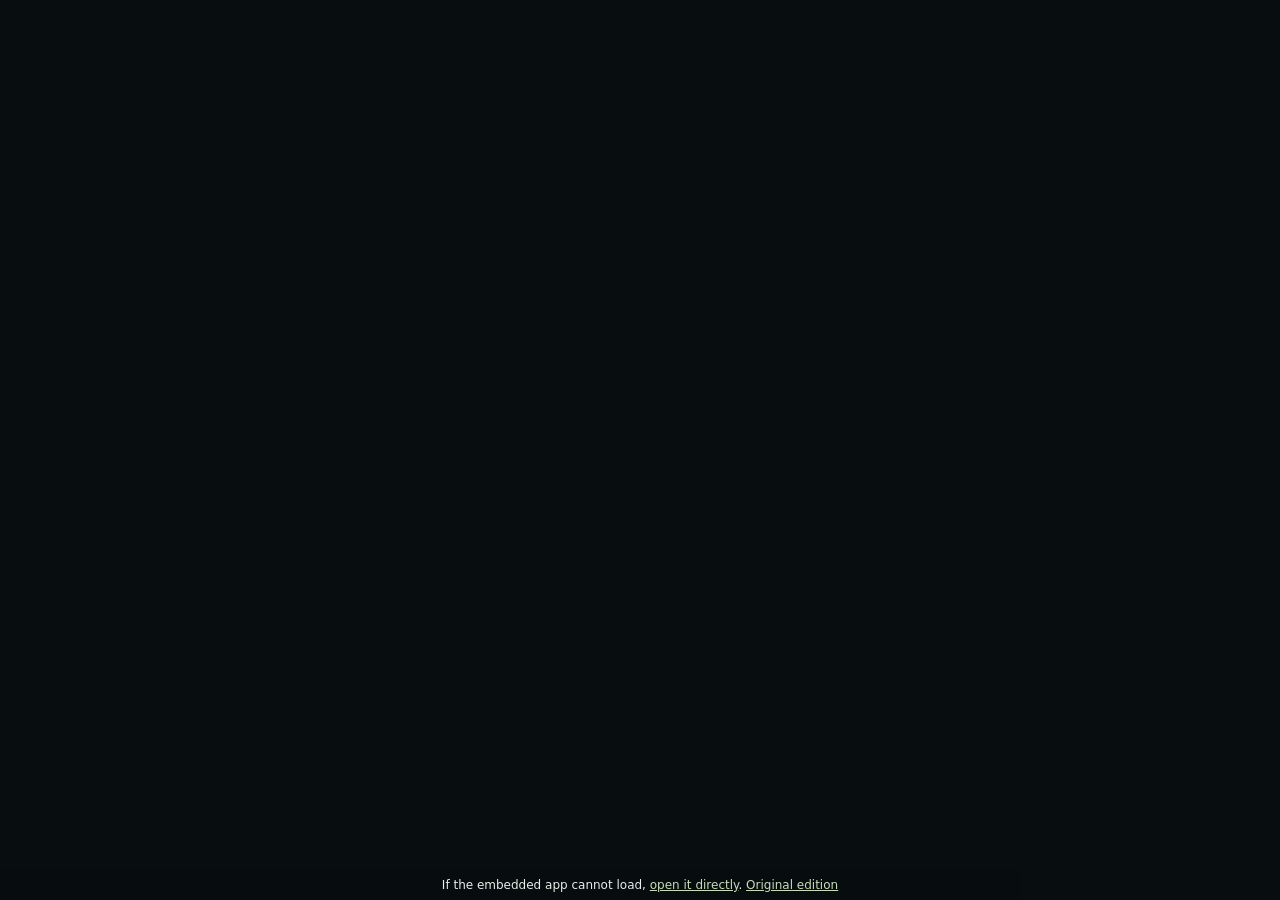
==== commit 3bfbab24: "release: swap main and original edition Pages entries" ====
--- a/index.html
+++ b/index.html
@@ -3,61 +3,19 @@
 <head>
   <meta charset="utf-8">
   <meta name="viewport" content="width=device-width,initial-scale=1">
-  <meta name="theme-color" content="#070b0a">
-  <meta name="description" content="TRISHUL VANI — an interactive spectral audio workspace for signal research and evidence-led editing.">
-  <title>TRISHUL VANI · Enter the Signal</title>
-  <link rel="preconnect" href="https://fonts.googleapis.com">
-  <link rel="preconnect" href="https://fonts.gstatic.com" crossorigin>
-  <link href="https://fonts.googleapis.com/css2?family=Oxanium:wght@400;500;600;700&family=Space+Grotesk:wght@400;500;600&family=IBM+Plex+Mono:wght@400;500&display=swap" rel="stylesheet">
+  <meta name="theme-color" content="#080d10">
+  <meta name="description" content="त्रिSHUL VANI — a connected sound research experience and working audio laboratory.">
+  <title>त्रिSHUL VANI · Signal Experience</title>
+  <link rel="icon" href="trident.svg" type="image/svg+xml">
   <style>
-    :root{--bg:#070b0a;--ink:#e8f6eb;--mint:#bbf7bd;--soft:#9aafa2;--line:#7ab78755}
-    *{box-sizing:border-box}html,body{margin:0;min-height:100%;background:var(--bg);color:var(--ink)}body{font-family:'Space Grotesk',sans-serif}button,a{outline-offset:5px}button:focus-visible,a:focus-visible{outline:2px solid var(--mint)}
-    .shell{position:relative;min-height:100dvh;overflow:hidden}.studio{position:absolute;inset:0;width:100%;height:100%;border:0;background:#0b1110}.veil{position:absolute;inset:0;z-index:5;overflow:hidden;background:radial-gradient(ellipse at 50% 40%,#173125 0,#0b1712 39%,#070b0a 78%);transition:opacity .9s ease,visibility .9s}.veil.is-hidden{opacity:0;visibility:hidden;pointer-events:none}
-    #field{position:absolute;inset:0;width:100%;height:100%;opacity:.85}.veil:after{content:"";pointer-events:none;position:absolute;inset:0;z-index:1;background:repeating-linear-gradient(0deg,transparent 0 3px,#02050325 4px),linear-gradient(90deg,#0305047d,transparent 27%,transparent 73%,#0305047d);mix-blend-mode:multiply}.glow{position:absolute;width:min(88vw,950px);aspect-ratio:1;top:45%;left:50%;transform:translate(-50%,-50%);border-radius:50%;background:radial-gradient(circle,#4fa36720 0,#4fa36709 37%,transparent 64%);filter:blur(13px);pointer-events:none}
-    .header{position:absolute;z-index:3;top:0;left:0;right:0;display:flex;align-items:center;gap:24px;padding:28px clamp(20px,4vw,64px);font:500 10px 'IBM Plex Mono',monospace;letter-spacing:.16em;text-transform:uppercase}.identity{display:flex;align-items:center;gap:11px;font:600 16px 'Oxanium',sans-serif;letter-spacing:.15em;color:var(--ink);white-space:nowrap}.identity-mark{width:22px;height:31px;object-fit:contain;filter:drop-shadow(0 0 7px #b8f6b277)}.header .spacer{flex:1}.header a{color:var(--soft);text-decoration:none;white-space:nowrap}.header a:hover{color:var(--mint)}.live{display:flex;gap:9px;align-items:center;color:#c1d4c4;white-space:nowrap}.live i{width:6px;height:6px;background:var(--mint);border-radius:50%;box-shadow:0 0 12px var(--mint)}
-    .scene{position:absolute;inset:0;z-index:2;display:grid;grid-template-columns:1fr minmax(290px,510px) 1fr;align-items:center;padding:85px clamp(22px,5vw,86px) 92px;perspective:1200px}.side{align-self:center;display:flex;flex-direction:column;gap:14px;max-width:230px}.side-right{justify-self:end;text-align:right;align-items:flex-end}.index,.kicker,.side small,.caption,.footer,.load-label{font:500 10px 'IBM Plex Mono',monospace;letter-spacing:.2em;text-transform:uppercase}.index{color:var(--mint)}.side h2{margin:0;font:500 clamp(23px,2.5vw,39px)/1.05 'Oxanium',sans-serif;letter-spacing:-.04em;text-transform:uppercase}.side p{font-size:12px;line-height:1.65;color:var(--soft);margin:0}.side-rule{width:42px;height:1px;background:var(--mint);opacity:.65}.side small{color:#718f79;font-size:9px}
-    .center{position:relative;display:flex;align-items:center;flex-direction:column;text-align:center;min-width:0;transform:translate3d(var(--px,0px),var(--py,0px),0);transition:transform .55s cubic-bezier(.2,.8,.2,1)}.orb{position:relative;width:min(48vw,450px);height:min(48vw,450px);max-height:45vh;display:grid;place-items:center;flex:none}.orb:before,.orb:after{content:"";position:absolute;inset:4%;border:1px solid #abf0b52d;border-radius:50%;box-shadow:inset 0 0 35px #9cffae0c,0 0 32px #9cffae09;animation:orbit 20s linear infinite}.orb:before{border-top-color:#b9f8c2aa;border-bottom-color:#b9f8c255;transform:rotate(-28deg)}.orb:after{inset:14%;border-left-color:#a0f8b499;border-right-color:#a0f8b466;animation-direction:reverse;animation-duration:17s}.halo{position:absolute;inset:24%;border-radius:50%;border:1px solid #a5e8ac24;box-shadow:0 0 90px #76d88c26,0 0 30px #a4efaa1d inset}.trident{width:51%;height:72%;position:relative;z-index:2;object-fit:contain;filter:drop-shadow(0 0 16px #b8f6b282) drop-shadow(0 0 42px #86d89a66);animation:float 5s ease-in-out infinite}.spark{position:absolute;z-index:2;width:4px;height:4px;background:#d6ffdf;border-radius:50%;box-shadow:0 0 15px 5px #b8f6b266;animation:twinkle 3s ease-in-out infinite}.spark.a{top:25%;left:11%}.spark.b{top:13%;right:21%;animation-delay:1s}.spark.c{bottom:25%;right:9%;animation-delay:2s}
-    .kicker{margin:4px 0 15px;color:#add2b4;font-size:10px}.title{font:600 clamp(58px,8.4vw,132px)/.83 'Oxanium',sans-serif;letter-spacing:-.085em;margin:0;text-transform:uppercase;white-space:nowrap;color:#f1fff3;text-shadow:0 8px 45px #68cb7a2b}.title span{display:block}.title .vani{color:var(--mint);padding-right:.12em}.subtitle{margin:22px 0 0;color:#a5bbaa;font-size:clamp(11px,1.05vw,14px);letter-spacing:.13em;text-transform:uppercase}.enter{position:relative;display:inline-flex;align-items:center;gap:25px;margin-top:34px;padding:14px 18px 14px 24px;border:1px solid #b7e6bc99;background:#b9f4bf;color:#0c1a10;font:600 13px 'Oxanium',sans-serif;letter-spacing:.16em;text-transform:uppercase;cursor:pointer;box-shadow:0 0 45px #a0f5b62b;transition:transform .25s,box-shadow .25s,background .25s}.enter:hover{transform:translateY(-3px);box-shadow:0 8px 55px #a0f5b65c;background:#dcffe0}.enter img{width:25px;height:32px;object-fit:contain;flex:none;filter:brightness(.28) sepia(1) hue-rotate(75deg)}.caption{margin-top:13px;color:#6d8d75;font-size:8px}
-    .footer{position:absolute;z-index:3;bottom:25px;left:clamp(20px,4vw,64px);right:clamp(20px,4vw,64px);display:flex;align-items:end;justify-content:space-between;color:#75917c;font-size:9px}.progress{display:flex;align-items:center;gap:12px}.track{width:76px;height:1px;background:#3c6345}.track b{display:block;width:0;height:1px;background:var(--mint);animation:load 3.5s ease-out forwards}.coords{color:#a6c8ae}.loading{position:absolute;z-index:4;top:92px;left:50%;transform:translateX(-50%);max-width:min(440px,90vw);padding:11px 16px;border:1px solid #7fa48955;background:#0d1b15e8;color:#bdcfc0;font:11px/1.5 'Space Grotesk',sans-serif;text-align:center;transition:opacity .4s}.loading[hidden]{display:none}.loading a{color:var(--mint)}
-    @keyframes orbit{to{transform:rotate(360deg)}}@keyframes float{50%{transform:translateY(-10px) rotate(1deg)}}@keyframes draw{to{stroke-dashoffset:0}}@keyframes fade{to{opacity:1}}@keyframes twinkle{50%{opacity:.15;transform:scale(.55)}}@keyframes load{to{width:100%}}
-    @media(max-width:850px){.scene{grid-template-columns:1fr;place-items:center;padding:78px 20px 75px}.side{display:none}.orb{width:min(68vw,360px);height:min(68vw,360px);max-height:39vh}.title{font-size:clamp(58px,14vw,110px)}.header{padding:18px 20px}.header .live{display:none}.footer{bottom:18px}.footer .coords{display:none}}
-    @media(max-height:700px){.orb{height:31vh;width:31vh}.trident{height:80%}.kicker{margin:0 0 10px}.title{font-size:clamp(49px,7vw,95px)}.subtitle{margin-top:13px}.enter{margin-top:20px;padding-block:12px}.caption{margin-top:8px}}
-    @media(max-width:480px){.header a{display:none}.identity{font-size:14px}.orb{width:75vw;height:75vw;max-height:36vh}.title{font-size:clamp(56px,15vw,82px)}.subtitle{max-width:300px;line-height:1.6}.footer .coords{display:none}}
-    @media(prefers-reduced-motion:reduce){*,*:before,*:after{animation:none!important;transition:none!important}.track b{width:100%}}
+    html,body{margin:0;width:100%;height:100%;background:#080d10;color:#e9eee8;font-family:system-ui,sans-serif}
+    iframe{display:block;width:100%;height:100%;height:100dvh;border:0;background:#080d10}
+    .fallback{position:absolute;inset:auto 0 0;z-index:1;padding:8px 14px;background:#080d10cc;text-align:center;font-size:12px}
+    .fallback a{color:#c9dcb9}a:focus-visible{outline:2px solid #c9dcb9;outline-offset:3px}
   </style>
 </head>
 <body>
-  <main class="shell">
-    <iframe class="studio" id="studio" title="TRISHUL VANI research workspace" src="https://trishul-vani-studio.onrender.com/index.html" allow="autoplay; fullscreen" referrerpolicy="no-referrer"></iframe>
-    <section class="veil" id="intro" aria-label="TRISHUL VANI introduction">
-      <canvas id="field" aria-hidden="true"></canvas><div class="glow" aria-hidden="true"></div>
-      <header class="header"><div class="identity"><img class="identity-mark" src="trident.svg?v=theme2" alt="">TRISHUL VANI</div><div class="spacer"></div><div class="live"><i></i> SIGNAL ONLINE</div><a href="https://github.com/TrishulVani/trishul-vani-studio" target="_blank" rel="noopener">SOURCE</a></header>
-      <div class="scene">
-        <aside class="side side-left"><span class="index">01 / DISCOVER</span><div class="side-rule"></div><h2>See what<br>sound hides.</h2><p>Move beyond the waveform. Explore the structure within every signal.</p><small>FREQUENCY / TIME / ENERGY</small></aside>
-        <div class="center" id="center">
-          <div class="orb" aria-hidden="true"><div class="halo"></div><i class="spark a"></i><i class="spark b"></i><i class="spark c"></i>
-            <img class="trident" src="trident.svg?v=theme2" alt="">
-          </div>
-          <p class="kicker">AN EXPERIMENT IN SIGNAL</p><h1 class="title"><span>TRISHUL</span><span class="vani">VANI</span></h1><p class="subtitle">Three prongs. One signal. Infinite insight.</p>
-          <button class="enter" id="enter" type="button">ENTER THE WORKSPACE <img src="trident.svg?v=theme2" alt=""></button><span class="caption">INTERACTIVE AUDIO WORKSPACE · FREE TO EXPLORE</span>
-        </div>
-        <aside class="side side-right"><span class="index">02 / TRANSFORM</span><div class="side-rule"></div><h2>Shape the<br>unseen.</h2><p>Paint spectral edits, compare experiments, and export your evidence.</p><small>IMPORT / EDIT / EXPORT</small></aside>
-      </div>
-      <footer class="footer"><div class="progress"><span>INITIALIZING SIGNAL</span><div class="track"><b></b></div><span>100%</span></div><span class="coords">AUDIO IS MORE THAN WHAT YOU HEAR</span><span>© TRISHUL VANI</span></footer>
-    </section>
-    <div class="loading" id="loading" role="status">Preparing your workspace. The free server may take a minute to wake.</div>
-  </main>
-  <script>
-    const intro=document.getElementById('intro'),studio=document.getElementById('studio'),loading=document.getElementById('loading'),center=document.getElementById('center');
-    function enter(){intro.classList.add('is-hidden');setTimeout(()=>{intro.hidden=true},950)}
-    document.getElementById('enter').addEventListener('click',enter);
-    setTimeout(enter,8500);
-    document.addEventListener('keydown',event=>{if(event.key==='Escape'&& !intro.hidden)enter()});
-    studio.addEventListener('load',()=>{loading.style.opacity='0';setTimeout(()=>loading.hidden=true,450)});
-    const canvas=document.getElementById('field'),ctx=canvas.getContext('2d');let width=0,height=0,particles=[],tick=0,mouse={x:0,y:0};const reduced=matchMedia('(prefers-reduced-motion: reduce)').matches;
-    function size(){const ratio=Math.min(devicePixelRatio||1,2);width=innerWidth;height=innerHeight;canvas.width=width*ratio;canvas.height=height*ratio;ctx.setTransform(ratio,0,0,ratio,0,0);particles=Array.from({length:Math.min(120,Math.round(width*height/11000))},(_,i)=>({x:Math.random()*width,y:Math.random()*height,r:Math.random()*1.3+.25,phase:Math.random()*6.28,speed:.15+Math.random()*.5}))}
-    function render(){ctx.clearRect(0,0,width,height);const cx=width/2+mouse.x*.04,cy=height*.43+mouse.y*.04;for(let ring=0;ring<5;ring++){const radius=Math.min(width,height)*(.22+ring*.085);ctx.beginPath();ctx.ellipse(cx,cy,radius,radius*.61,-.22,0,Math.PI*2);ctx.strokeStyle=`rgba(155,244,178,${.055-ring*.008})`;ctx.lineWidth=1;ctx.stroke()}for(let j=0;j<3;j++){ctx.beginPath();for(let x=0;x<=width;x+=5){const falloff=Math.exp(-Math.pow((x-width/2)/(width*.32),2));const y=cy+Math.sin(x*.012+tick*.012+j*2)*falloff*(19+j*8)+Math.sin(x*.035-tick*.008+j)*falloff*7+(j-1)*21;x===0?ctx.moveTo(x,y):ctx.lineTo(x,y)}ctx.strokeStyle=`rgba(141,236,165,${.13-j*.028})`;ctx.lineWidth=1;ctx.stroke()}for(const p of particles){let y=(p.y+tick*p.speed*.12)%height;ctx.beginPath();ctx.arc(p.x,y,p.r,0,Math.PI*2);ctx.fillStyle=`rgba(206,255,218,${.18+.16*Math.sin(tick*.018+p.phase)})`;ctx.fill()}if(!reduced&& !intro.hidden){tick++;requestAnimationFrame(render)}}
-    addEventListener('resize',()=>{size();render()});addEventListener('pointermove',event=>{mouse.x=event.clientX-width/2;mouse.y=event.clientY-height/2;center.style.setProperty('--px',Math.max(-17,Math.min(17,mouse.x*.018))+'px');center.style.setProperty('--py',Math.max(-12,Math.min(12,mouse.y*.012))+'px')},{passive:true});size();render();
-  </script>
+  <iframe title="त्रिSHUL VANI interactive signal experience" src="https://trishul-vani-studio.onrender.com/experience.html" allow="autoplay; fullscreen" referrerpolicy="no-referrer"></iframe>
+  <div class="fallback">If the embedded app cannot load, <a href="https://trishul-vani-studio.onrender.com/experience.html">open it directly</a>. <a href="design-v2/">Original edition</a></div>
 </body>
 </html>
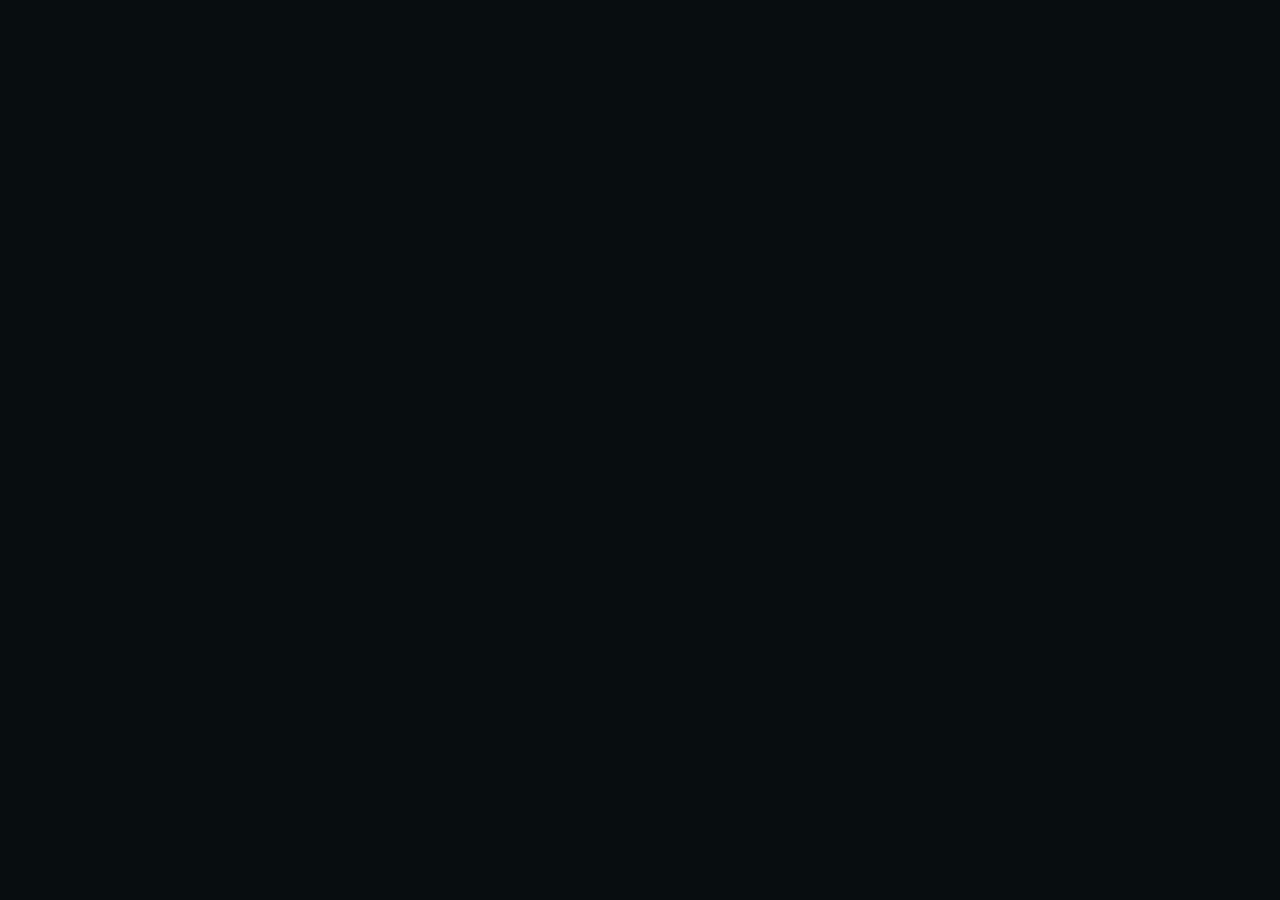
==== commit a0e0ac28: "fix: remove overlay from public main experience" ====
--- a/index.html
+++ b/index.html
@@ -10,12 +10,10 @@
   <style>
     html,body{margin:0;width:100%;height:100%;background:#080d10;color:#e9eee8;font-family:system-ui,sans-serif}
     iframe{display:block;width:100%;height:100%;height:100dvh;border:0;background:#080d10}
-    .fallback{position:absolute;inset:auto 0 0;z-index:1;padding:8px 14px;background:#080d10cc;text-align:center;font-size:12px}
-    .fallback a{color:#c9dcb9}a:focus-visible{outline:2px solid #c9dcb9;outline-offset:3px}
+    a:focus-visible{outline:2px solid #c9dcb9;outline-offset:3px}
   </style>
 </head>
 <body>
   <iframe title="त्रिSHUL VANI interactive signal experience" src="https://trishul-vani-studio.onrender.com/experience.html" allow="autoplay; fullscreen" referrerpolicy="no-referrer"></iframe>
-  <div class="fallback">If the embedded app cannot load, <a href="https://trishul-vani-studio.onrender.com/experience.html">open it directly</a>. <a href="design-v2/">Original edition</a></div>
 </body>
 </html>
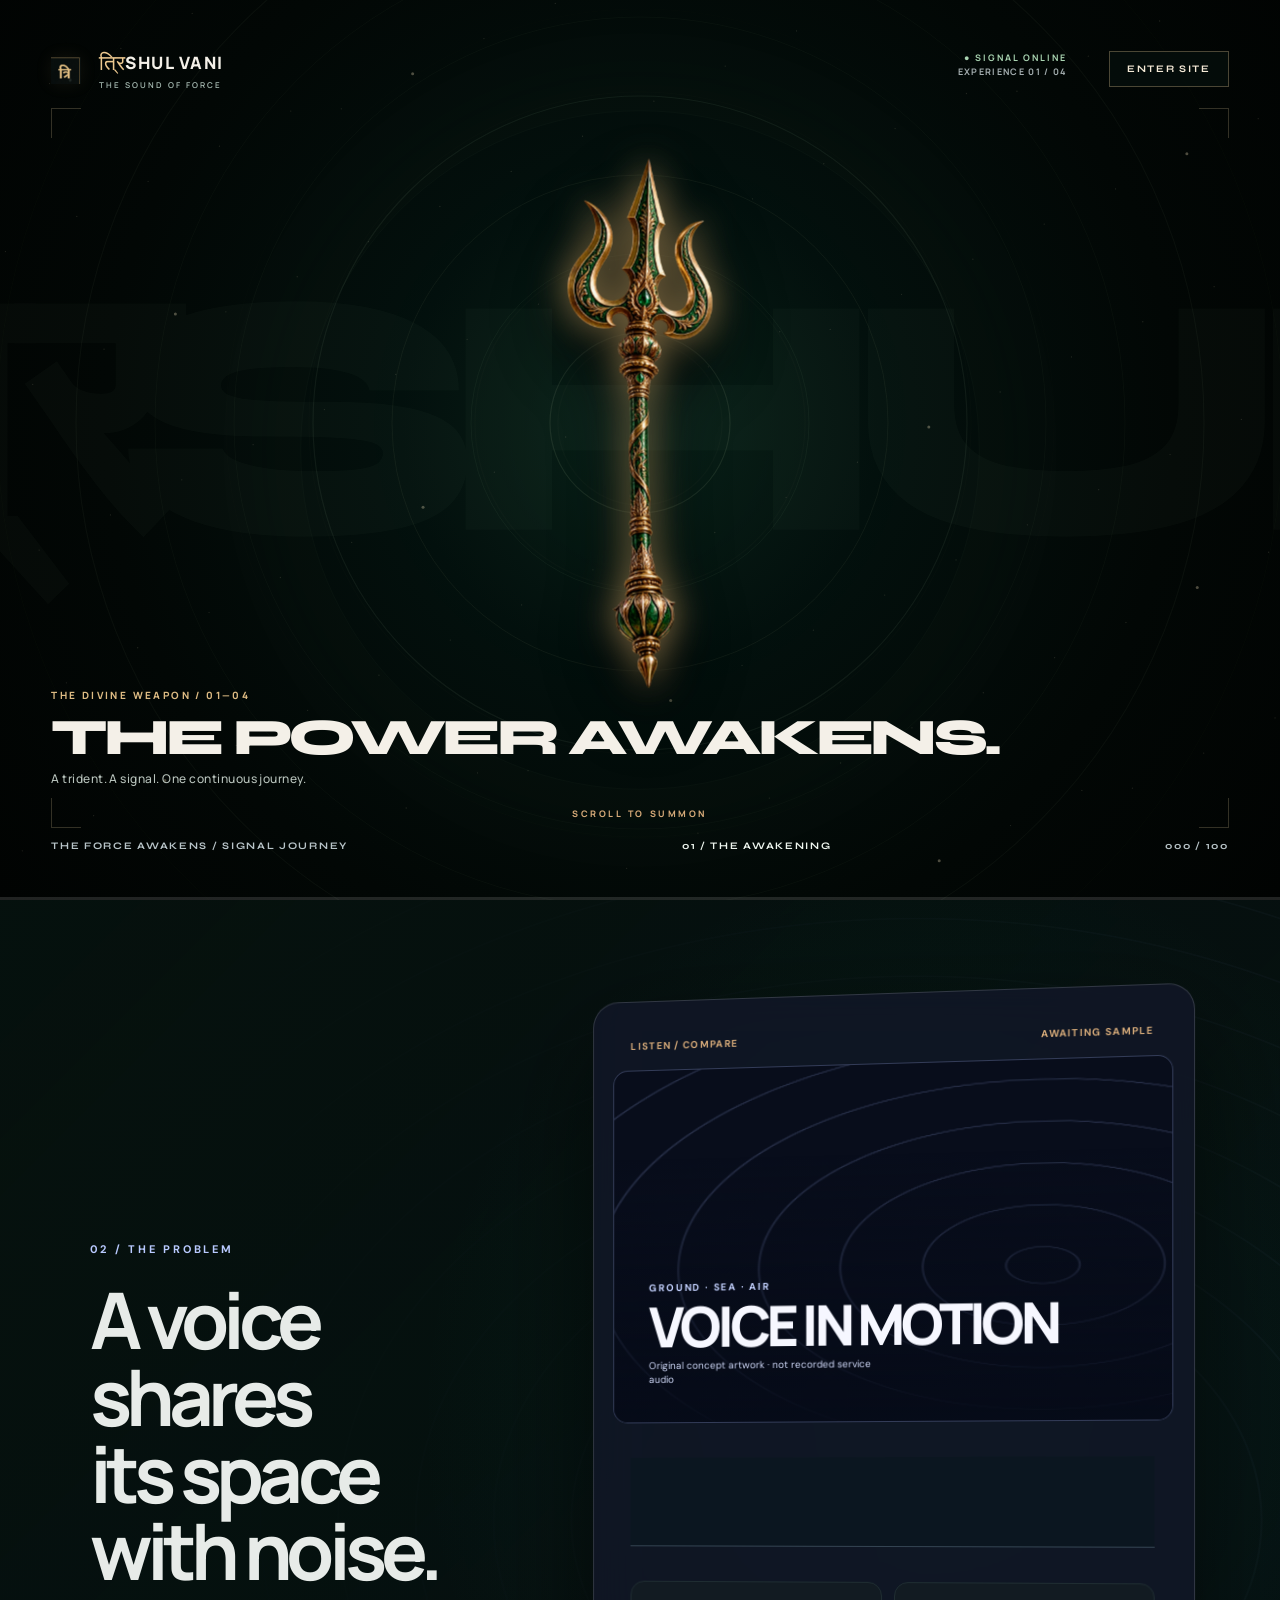
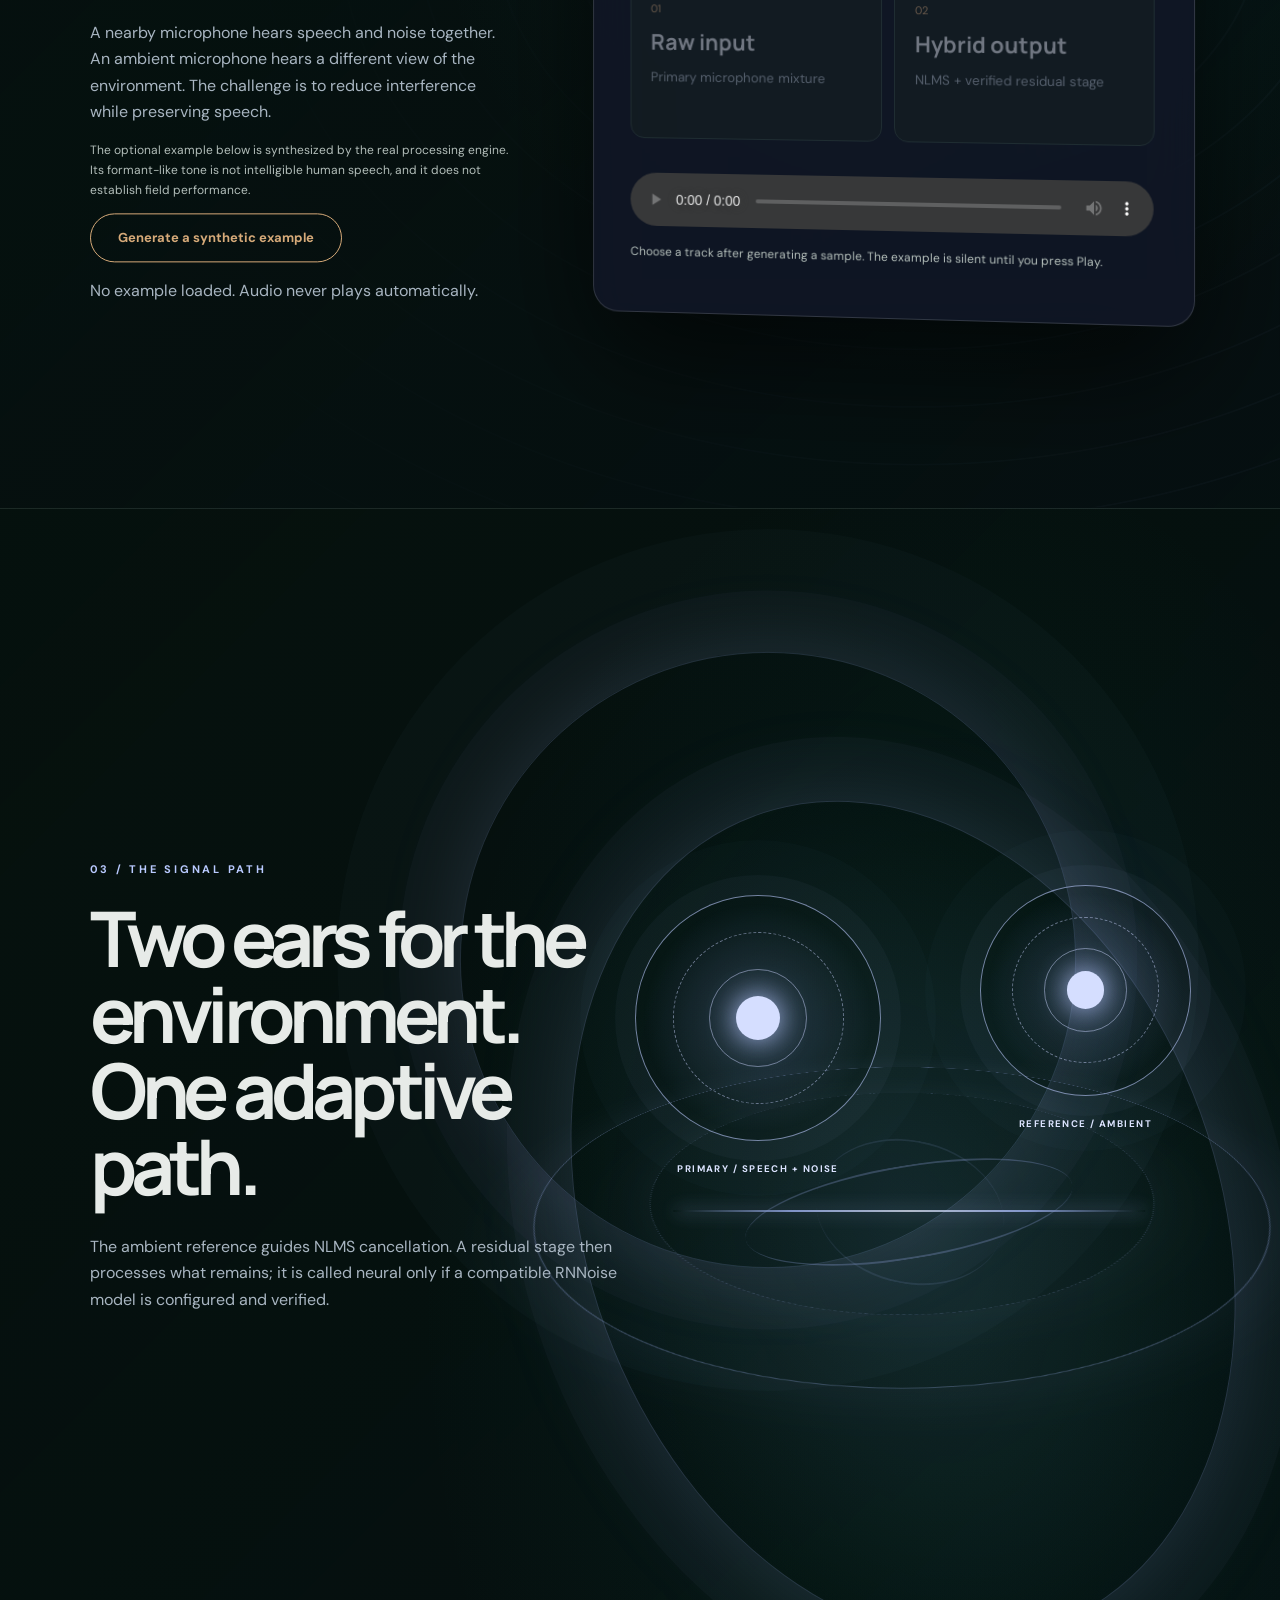
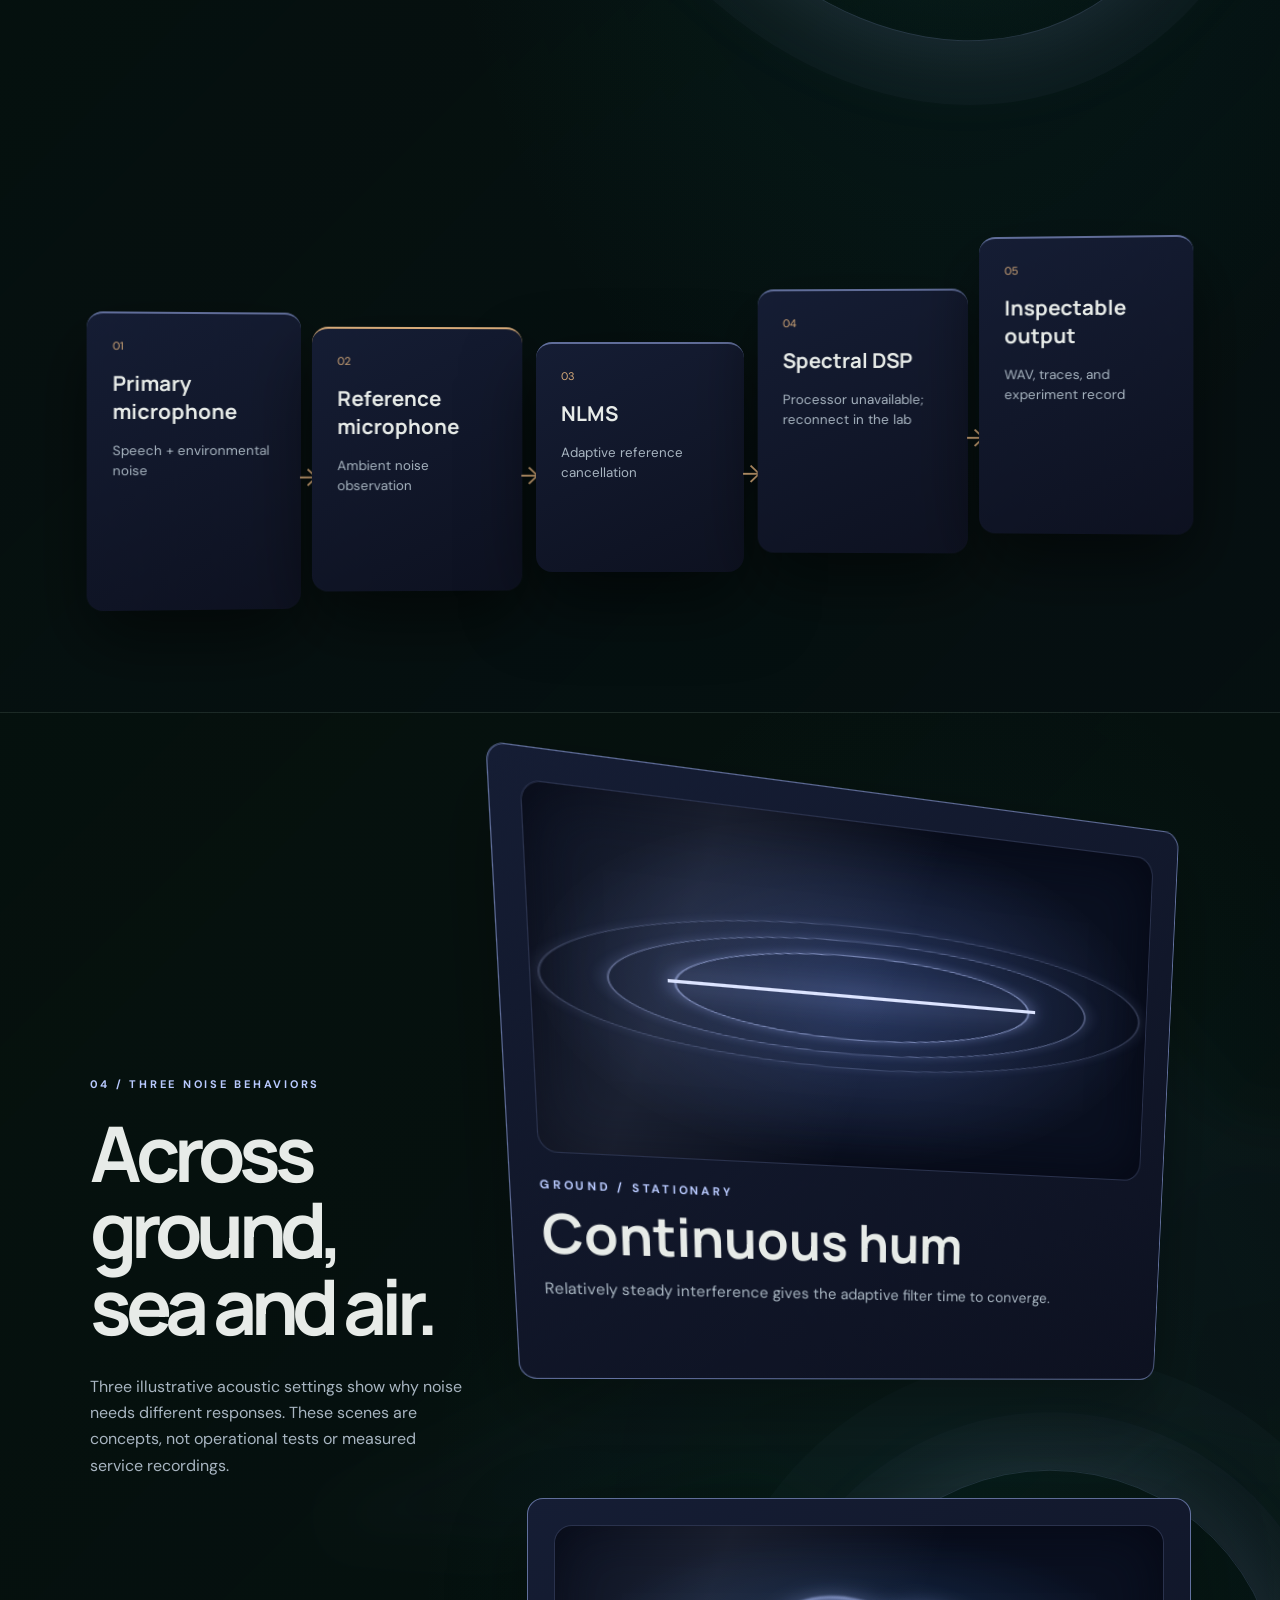
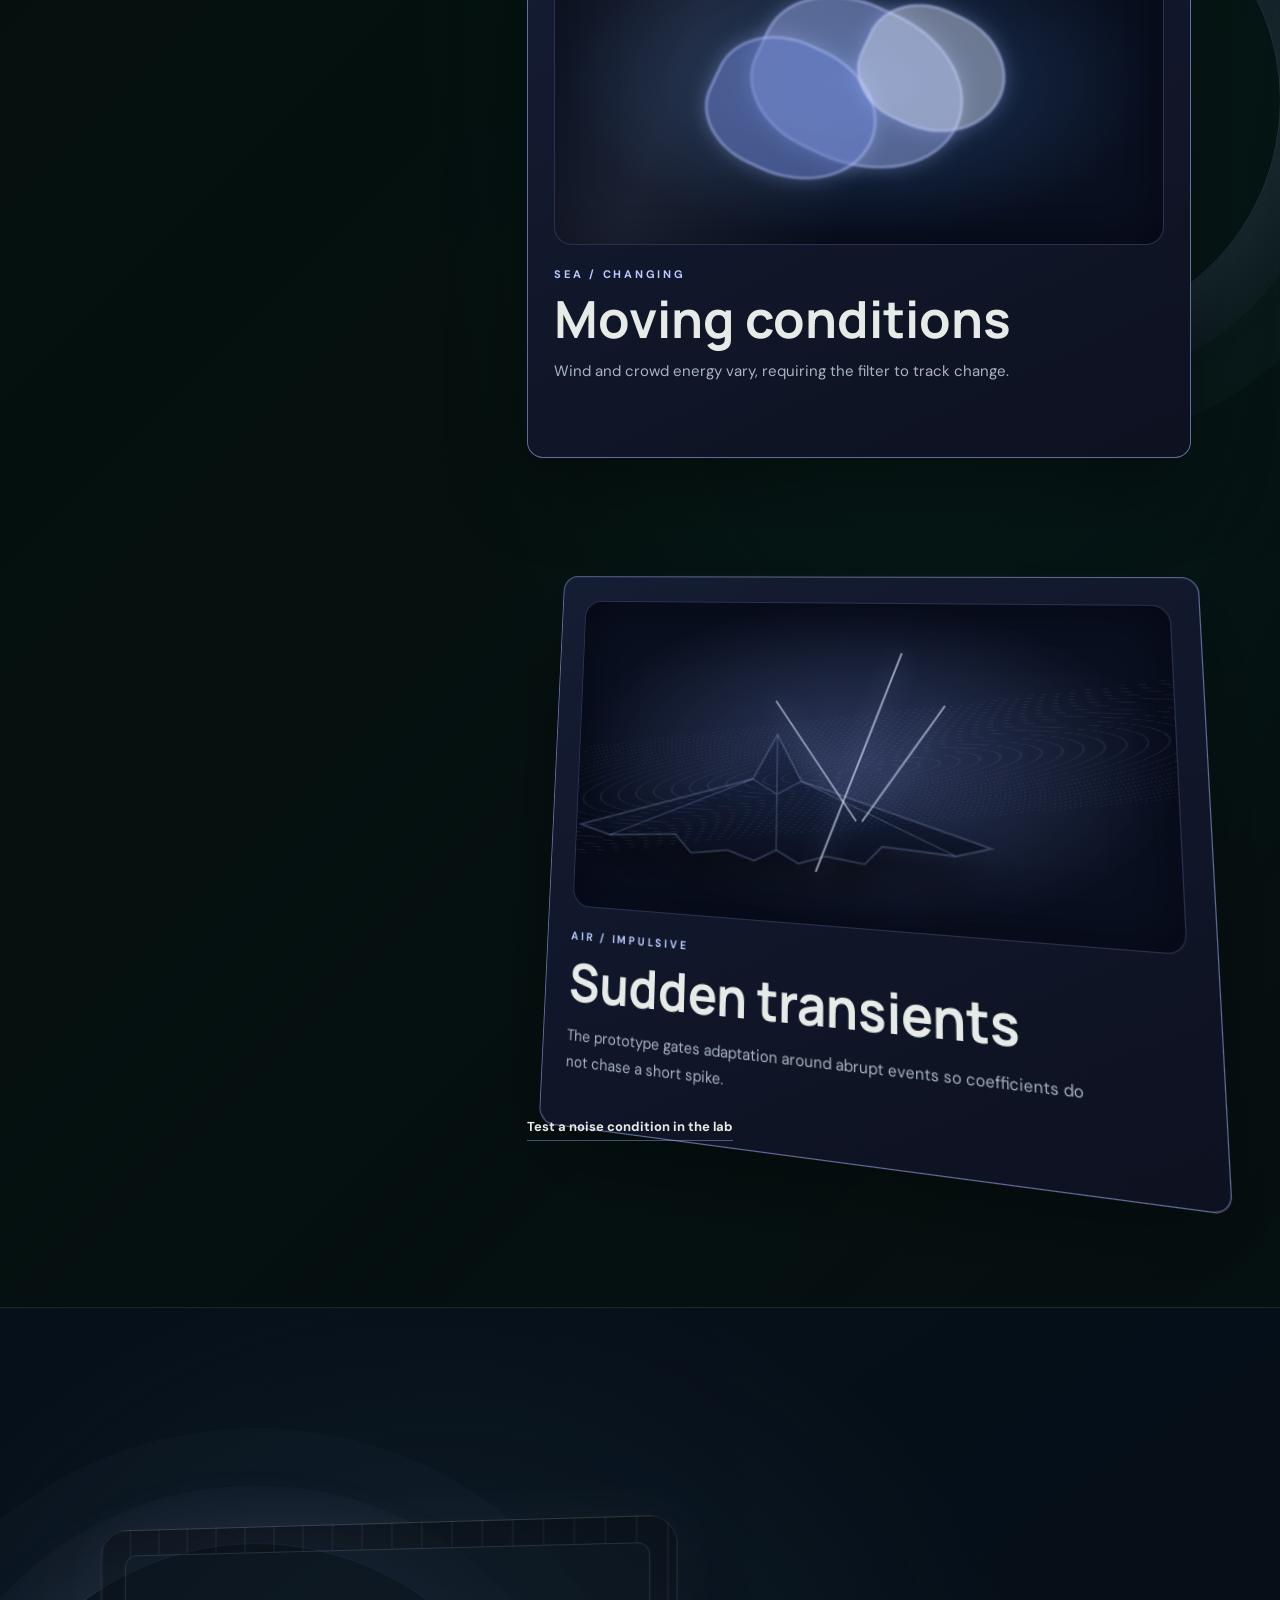
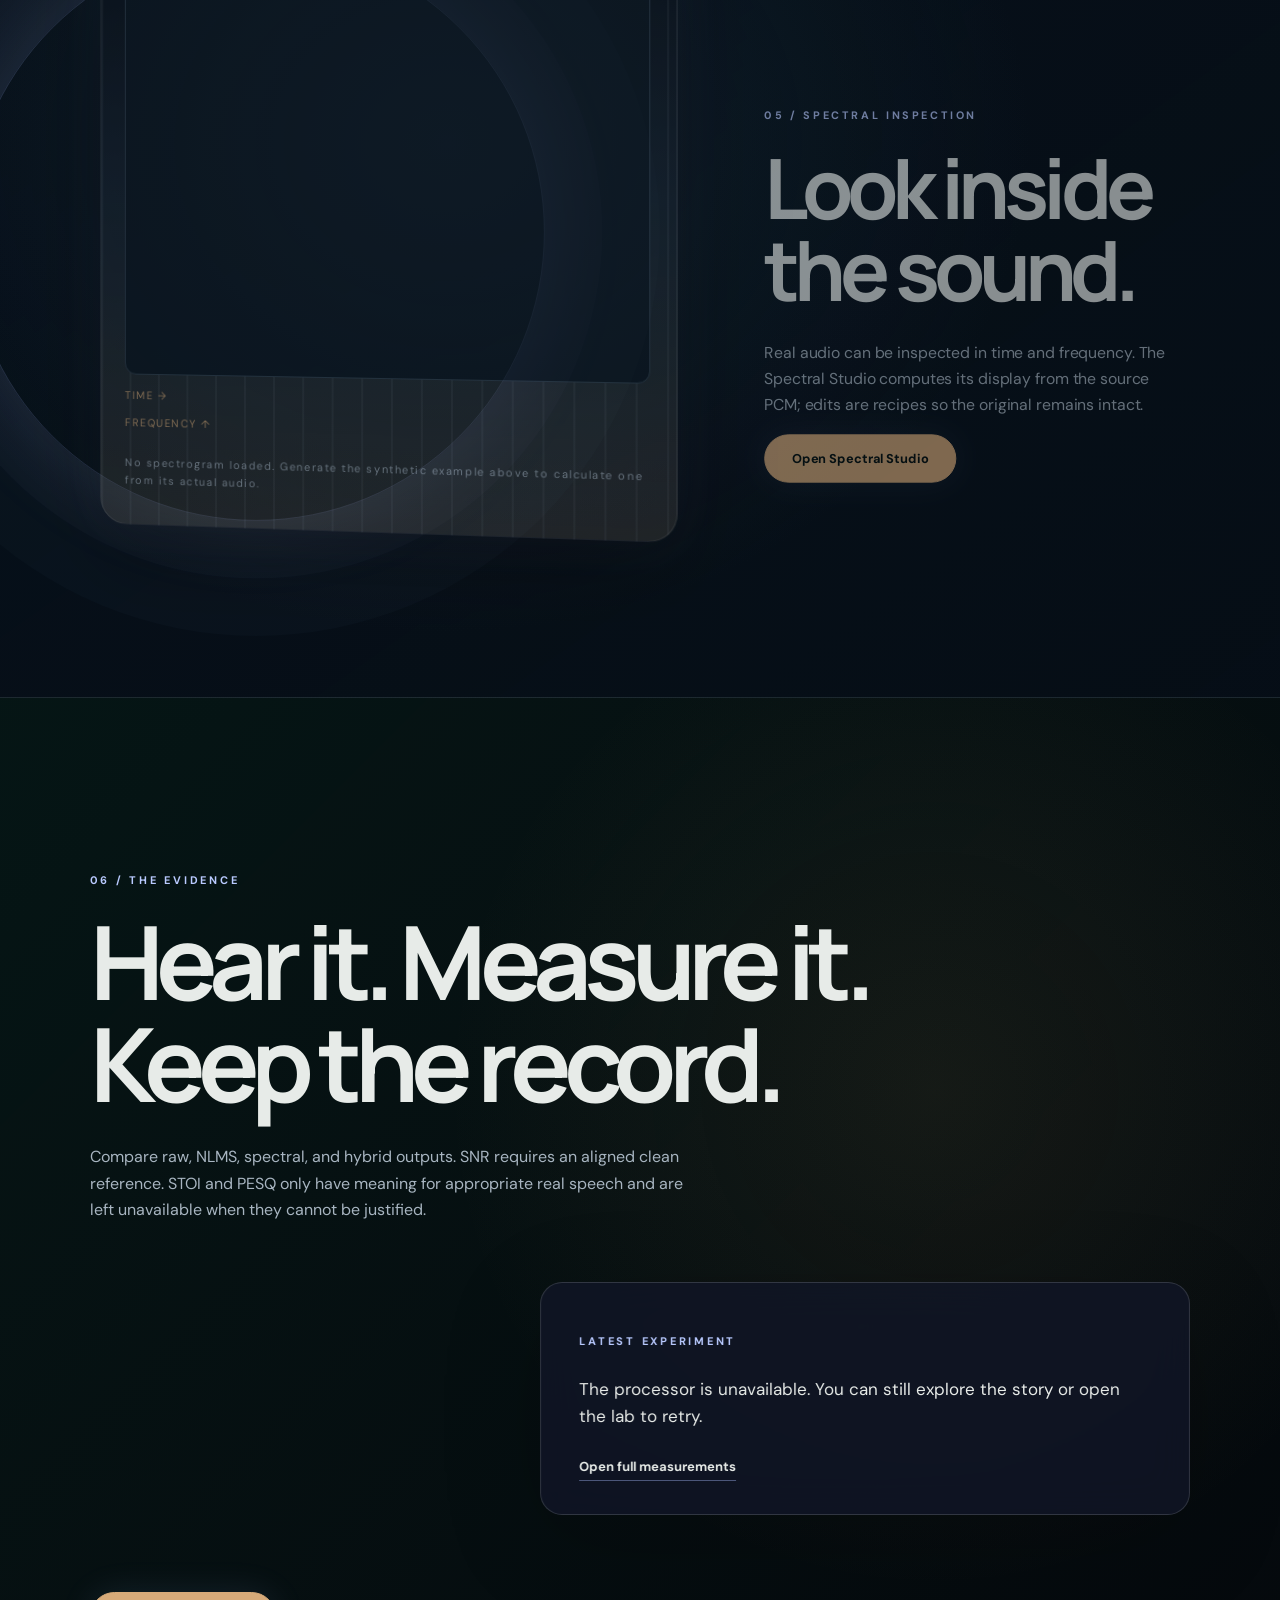
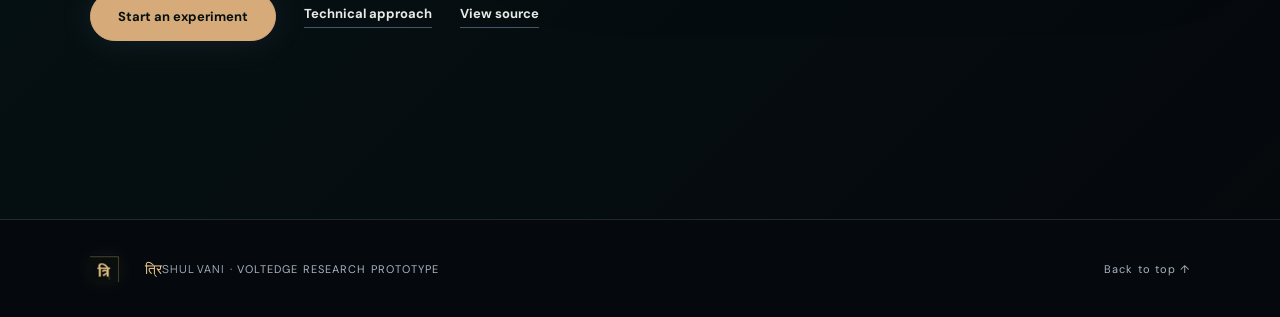
==== commit ec436603: "perf: serve cinematic frontend from Pages CDN" ====
--- a/index.html
+++ b/index.html
@@ -1,19 +1,24 @@
 <!doctype html>
-<html lang="en">
-<head>
-  <meta charset="utf-8">
-  <meta name="viewport" content="width=device-width,initial-scale=1">
-  <meta name="theme-color" content="#080d10">
-  <meta name="description" content="त्रिSHUL VANI — a connected sound research experience and working audio laboratory.">
-  <title>त्रिSHUL VANI · Signal Experience</title>
-  <link rel="icon" href="trident.svg" type="image/svg+xml">
-  <style>
-    html,body{margin:0;width:100%;height:100%;background:#080d10;color:#e9eee8;font-family:system-ui,sans-serif}
-    iframe{display:block;width:100%;height:100%;height:100dvh;border:0;background:#080d10}
-    a:focus-visible{outline:2px solid #c9dcb9;outline-offset:3px}
-  </style>
-</head>
-<body>
-  <iframe title="त्रिSHUL VANI interactive signal experience" src="https://trishul-vani-studio.onrender.com/experience.html" allow="autoplay; fullscreen" referrerpolicy="no-referrer"></iframe>
-</body>
-</html>
+<html lang="en"><head><meta charset="utf-8"><meta name="viewport" content="width=device-width,initial-scale=1"><meta name="theme-color" content="#080d15"><meta name="description" content="Explore त्रिSHUL VANI's two-microphone speech research, then launch the working audio lab."><title>त्रिSHUL VANI — Enter the signal</title><link rel="icon" href="/favicon.svg" type="image/svg+xml"><link rel="stylesheet" href="/experience.css?v=20261011f"><link rel="stylesheet" href="/relaunch-v2.css?v=6"><link rel="stylesheet" href="/flyover-v2.css?v=2"><link rel="stylesheet" href="/intro-v2.css?v=4"><link rel="stylesheet" href="/brand-v2.css?v=3"><link rel="stylesheet" href="/atmosphere-v4.css?v=1"><link rel="preconnect" href="https://trishul-vani-studio.onrender.com" crossorigin></head>
+<body class="experience-v2"><script src="/api-client.js"></script>
+<script defer src="/brand-v2.js?v=1"></script>
+<div class="arrival" id="arrival" role="dialog" aria-label="त्रिSHUL VANI introduction" aria-modal="true">
+  <canvas id="arrival-field" aria-hidden="true"></canvas>
+  <div class="arrival-top"><span class="arrival-brand"><img class="v2-brand-glyph" src="/assets/brand-glyph-v2.png" alt=""><b class="deva-wordmark"><span lang="hi">त्रि</span>SHUL VANI</b><small>THE SOUND OF FORCE</small></span><span class="arrival-live">● SIGNAL ONLINE<br><small>EXPERIENCE 01 / 04</small></span><button type="button" id="arrival-skip">ENTER SITE</button></div>
+  <div class="arrival-corners" aria-hidden="true"><i></i><i></i><i></i><i></i></div>
+  <div class="arrival-ghost" aria-hidden="true"><span lang="hi">त्रि</span>SHUL</div>
+  <div class="arrival-center"><div class="arrival-rings" aria-hidden="true"></div><div class="arrival-weapon-anchor" aria-hidden="true"><div class="arrival-weapon-body"><img class="arrival-weapon-echo" src="/assets/preview-trident-v2.webp" alt=""><img class="arrival-weapon" src="/assets/preview-trident-v2.webp" alt=""></div></div><div class="arrival-wordmark" aria-hidden="true"><span><span lang="hi">त्रि</span>SHUL VANI / SOUND INTELLIGENCE</span><strong>THE FORCE<br>HAS A VOICE.</strong></div></div>
+  <div class="arrival-scroll-hint" aria-hidden="true">SCROLL TO SUMMON</div><div class="arrival-beats" aria-hidden="true"><span>THE DIVINE WEAPON / 01—04</span><strong data-beat="0">The power awakens.</strong><strong data-beat="1">The trident aligns.</strong><strong data-beat="2">Nothing can stop it.</strong><strong data-beat="3">The force has a voice.</strong><p id="arrival-subline">A trident. A signal. One continuous journey.</p></div>
+  <div class="arrival-bottom"><span>THE FORCE AWAKENS / SIGNAL JOURNEY</span><span id="arrival-stage">01 / THE AWAKENING</span><span id="arrival-meter">000 / 100</span></div>
+  <div class="arrival-timeline" aria-hidden="true"><span></span></div>
+</div>
+<a class="skip" href="#story">Skip to story</a>
+<nav class="chapter-rail" aria-label="Story chapters"><a href="#hero" aria-label="Chapter 1: Introduction" aria-current="location">01</a><a href="#problem" aria-label="Chapter 2: The problem">02</a><a href="#concept" aria-label="Chapter 3: Signal path">03</a><a href="#policies" aria-label="Chapter 4: Noise policies">04</a><a href="#spectral" aria-label="Chapter 5: Spectral inspection">05</a><a href="#evidence" aria-label="Chapter 6: Evidence">06</a></nav>
+<header class="site-head"><a class="identity" href="#hero" aria-label="त्रिSHUL VANI home"><img class="v2-brand-glyph" src="/assets/brand-glyph-v2.png" alt=""><span>त्रिSHUL VANI</span></a><nav aria-label="Main navigation"><a href="#concept">How it works</a><a href="#evidence">Evidence</a><a class="nav-launch" href="/lab.html?design=2">Enter त्रिSHUL VANI</a></nav></header>
+<main id="story"><section class="scene hero" id="hero" aria-labelledby="hero-title"><canvas id="signal-tunnel" aria-hidden="true"></canvas><div class="hero-copy"><p class="eyebrow">01 / VOICE UNDER PRESSURE</p><h1 id="hero-title"><span>When noise rises,</span><em>clarity leads.</em></h1><p class="lead">Independent speech-clarity research inspired by Indian Army, Navy and Air Force communication environments. Two microphones turn noisy input into inspectable output.</p><div class="actions"><a class="button" href="/lab.html?design=2">Enter त्रिSHUL VANI</a><a class="text-link" href="#problem">Explore how it works</a><a class="text-link" href="/lab.html?design=2">Guided tour in lab</a></div><p class="fine">Research prototype · Offline processing · No hardware safety validation</p></div><div class="hero-object" aria-hidden="true"><div class="object-glow"></div><img src="/mark-v2.svg" alt=""></div><a class="scroll-cue" href="#problem">SCROLL TO EXPLORE <span>↓</span></a></section>
+<section class="scene split" id="problem" aria-labelledby="problem-title"><div class="section-intro"><p class="eyebrow">02 / THE PROBLEM</p><h2 id="problem-title">A voice shares its space with noise.</h2><p>A nearby microphone hears speech and noise together. An ambient microphone hears a different view of the environment. The challenge is to reduce interference while preserving speech.</p><p class="fine">The optional example below is synthesized by the real processing engine. Its formant-like tone is not intelligible human speech, and it does not establish field performance.</p><button id="generate" class="button secondary" type="button">Generate a synthetic example</button><p id="sample-status" role="status" aria-live="polite">No example loaded. Audio never plays automatically.</p></div><div class="instrument"><div class="instrument-top"><span>LISTEN / COMPARE</span><span id="sample-tag">AWAITING SAMPLE</span></div><div class="instrument-poster" aria-hidden="true"><span>GROUND · SEA · AIR</span><strong>VOICE IN MOTION</strong><small>Original concept artwork · not recorded service audio</small></div><canvas id="comparison-wave" width="600" height="100" role="img" aria-label="Measured audio envelope appears after generating an example"></canvas><div class="play-grid"><button id="play-raw" type="button" disabled><span>01</span><strong>Raw input</strong><small>Primary microphone mixture</small></button><button id="play-hybrid" type="button" disabled><span>02</span><strong>Hybrid output</strong><small id="hybrid-label">NLMS + verified residual stage</small></button></div><audio id="comparison-audio" preload="none" controls aria-label="Comparison audio player"></audio><p id="audio-caption" class="fine">Choose a track after generating a sample. The example is silent until you press Play.</p></div></section>
+<section class="scene concept" id="concept" aria-labelledby="concept-title"><div class="section-intro"><p class="eyebrow">03 / THE SIGNAL PATH</p><h2 id="concept-title">Two ears for the environment.<br>One adaptive path.</h2><p>The ambient reference guides NLMS cancellation. A residual stage then processes what remains; it is called neural only if a compatible RNNoise model is configured and verified.</p></div><div class="floating-stage" aria-hidden="true"><span class="stage-orbit stage-orbit-one"></span><span class="stage-orbit stage-orbit-two"></span><div class="floating-source source-primary"><span></span><small>PRIMARY / SPEECH + NOISE</small></div><div class="floating-source source-reference"><span></span><small>REFERENCE / AMBIENT</small></div><span class="stage-wave"></span></div><ol class="signal-path"><li><span>01</span><strong>Primary microphone</strong><small>Speech + environmental noise</small></li><li><span>02</span><strong>Reference microphone</strong><small>Ambient noise observation</small></li><li><span>03</span><strong>NLMS</strong><small>Adaptive reference cancellation</small></li><li><span>04</span><strong id="residual-name">Spectral DSP</strong><small id="residual-note">Checking processor capability</small></li><li><span>05</span><strong>Inspectable output</strong><small>WAV, traces, and experiment record</small></li></ol></section>
+<section class="scene policies" id="policies" aria-labelledby="policies-title"><div class="section-intro"><p class="eyebrow">04 / THREE NOISE BEHAVIORS</p><h2 id="policies-title">Across ground, sea and air.</h2><p>Three illustrative acoustic settings show why noise needs different responses. These scenes are concepts, not operational tests or measured service recordings.</p></div><div class="policy-grid"><article><div class="policy-visual visual-hum" aria-hidden="true"><span></span><span></span><span></span></div><span class="policy-line stationary" aria-hidden="true"></span><p class="eyebrow">GROUND / STATIONARY</p><h3>Continuous hum</h3><p>Relatively steady interference gives the adaptive filter time to converge.</p></article><article><div class="policy-visual visual-motion" aria-hidden="true"><span></span><span></span><span></span></div><span class="policy-line changing" aria-hidden="true"></span><p class="eyebrow">SEA / CHANGING</p><h3>Moving conditions</h3><p>Wind and crowd energy vary, requiring the filter to track change.</p></article><article><div class="policy-visual visual-impulse" aria-hidden="true"><span></span><span></span><span></span></div><span class="policy-line impulse" aria-hidden="true"></span><p class="eyebrow">AIR / IMPULSIVE</p><h3>Sudden transients</h3><p>The prototype gates adaptation around abrupt events so coefficients do not chase a short spike.</p></article></div><a class="text-link" href="/lab.html?design=2#audio-lab">Test a noise condition in the lab</a></section>
+<section class="scene spectral" id="spectral" aria-labelledby="spectral-title"><div class="section-intro"><p class="eyebrow">05 / SPECTRAL INSPECTION</p><h2 id="spectral-title">Look inside the sound.</h2><p>Real audio can be inspected in time and frequency. The Spectral Studio computes its display from the source PCM; edits are recipes so the original remains intact.</p><a class="button" href="/studio.html?design=2">Open Spectral Studio</a></div><div class="spectral-art"><canvas id="story-spectrum" width="600" height="400" role="img" aria-label="Spectrogram appears after generating the synthetic engine example"></canvas><span aria-hidden="true">TIME →</span><span aria-hidden="true">FREQUENCY ↑</span><p id="spectrum-caption">No spectrogram loaded. Generate the synthetic example above to calculate one from its actual audio.</p></div></section>
+<section class="scene evidence" id="evidence" aria-labelledby="evidence-title"><div class="section-intro"><p class="eyebrow">06 / THE EVIDENCE</p><h2 id="evidence-title">Hear it. Measure it. Keep the record.</h2><p>Compare raw, NLMS, spectral, and hybrid outputs. SNR requires an aligned clean reference. STOI and PESQ only have meaning for appropriate real speech and are left unavailable when they cannot be justified.</p></div><div class="evidence-card"><p class="eyebrow">LATEST EXPERIMENT</p><div id="evidence-content" role="status" aria-live="polite">Checking this visitor's saved experiments…</div><a href="/lab.html?design=2#analytics" class="text-link">Open full measurements</a></div><div class="actions"><a class="button" href="/lab.html?design=2#audio-lab">Start an experiment</a><a class="text-link" href="/about.html?design=2">Technical approach</a><a class="text-link" href="https://github.com/TrishulVani/trishul-vani-studio" target="_blank" rel="noopener">View source</a></div></section></main>
+<footer><img class="v2-brand-glyph" src="/assets/brand-glyph-v2.png" alt=""><span>त्रिSHUL VANI · VOLTEDGE RESEARCH PROTOTYPE</span><a href="#hero">Back to top ↑</a></footer><div class="chapter-progress" aria-hidden="true"><span></span></div><script src="/experience.js?v=20261011f" defer></script><script src="/arrival-v2.js?v=5" defer></script><script defer src="/atmosphere-v4.js?v=1"></script></body></html>
--- a/experience.css
+++ b/experience.css
@@ -0,0 +1,126 @@
+@import url('https://fonts.googleapis.com/css2?family=DM+Sans:wght@400;500;600;700&family=Manrope:wght@400;500;600;700;800&display=swap');
+:root{color-scheme:dark;--bg:#080d10;--panel:#121d20;--panel2:#18272a;--ink:#f4f4ee;--muted:#b7c5c2;--line:#395053;--signal:#8dd5c2;--metal:#c6aa78;--display:Manrope,Arial,sans-serif;--body:'DM Sans',Arial,sans-serif}
+*{box-sizing:border-box}html{scroll-behavior:smooth;scroll-padding-top:80px}body{margin:0;background:var(--bg);color:var(--ink);font-family:var(--body)}button,a{font:inherit}a{color:inherit;text-decoration:none}a:focus-visible,button:focus-visible{outline:2px solid var(--signal);outline-offset:5px}.skip{position:absolute;top:-70px;left:20px;z-index:20;padding:12px;background:var(--ink);color:var(--bg)}.skip:focus{top:12px}.site-head{position:fixed;top:0;left:0;width:100%;z-index:10;display:flex;align-items:center;justify-content:space-between;gap:30px;padding:15px clamp(22px,4vw,70px);background:#080d10db;backdrop-filter:blur(18px);border-bottom:1px solid #ffffff1a}.identity{display:flex;align-items:center;gap:12px;font:800 13px var(--display);letter-spacing:.13em;white-space:nowrap}.identity img{height:35px;width:25px;object-fit:contain}.site-head nav{display:flex;align-items:center;gap:clamp(14px,2.7vw,42px);font-size:12px;font-weight:700}.site-head nav a:not(.nav-launch):hover,.text-link:hover{color:var(--signal)}.nav-launch{padding:12px 18px;border:1px solid var(--signal);color:var(--signal)}.nav-launch:hover{background:var(--signal);color:var(--bg)}.scene{position:relative;min-height:100svh;padding:clamp(100px,11vw,170px) clamp(22px,7vw,120px);overflow:hidden;border-bottom:1px solid #ffffff1a;display:flex;align-items:center;gap:clamp(35px,5vw,100px)}.eyebrow{font-size:11px;font-weight:700;letter-spacing:.18em;color:var(--signal);text-transform:uppercase}.scene h1,.scene h2{font-family:var(--display);letter-spacing:-.065em;line-height:.99;margin:22px 0 30px;text-wrap:balance}.scene h1{font-size:clamp(56px,8vw,145px);max-width:1100px}.scene h2{font-size:clamp(46px,6vw,106px);max-width:1050px}.scene h1 em{font-style:normal;color:var(--signal)}.scene p{line-height:1.65;color:var(--muted)}.lead{font-size:clamp(16px,1.4vw,23px);max-width:600px}.fine{font-size:12px!important;color:#b3beba!important}.actions{display:flex;flex-wrap:wrap;align-items:center;gap:18px 28px;margin:38px 0}.button{display:inline-flex;align-items:center;justify-content:center;min-height:48px;padding:14px 22px;background:var(--signal);color:#06110f;border:1px solid var(--signal);font-weight:700;font-size:13px;cursor:pointer;transition:transform .25s,background .25s}.button:hover{transform:translateY(-3px);background:#b0ebda}.button.secondary{background:transparent;color:var(--signal)}.button.secondary:hover{background:#8dd5c219}.text-link{font-weight:700;font-size:13px;border-bottom:1px solid var(--signal);padding-bottom:5px}.hero{background:radial-gradient(circle at 79% 44%,#2b584f57 0,transparent 30%),radial-gradient(circle at 10% 95%,#96794c20 0,transparent 30%),var(--bg)}.hero-copy{position:relative;z-index:2;max-width:900px}.hero .fine{margin-top:55px}.hero-object{position:absolute;right:3%;top:16%;width:42vw;height:75vh;display:grid;place-items:center;perspective:900px;pointer-events:none}.hero-object img{position:relative;width:min(33vw,450px);height:75%;object-fit:contain;filter:drop-shadow(0 22px 38px #000) drop-shadow(0 0 45px #8dd5c242);animation:float 7s ease-in-out infinite alternate}.object-glow{position:absolute;width:60%;aspect-ratio:1;border-radius:50%;background:radial-gradient(circle,#8dd5c23b,transparent 65%);filter:blur(36px)}.scroll-cue{position:absolute;bottom:35px;left:clamp(22px,7vw,120px);font-size:10px;letter-spacing:.2em;color:var(--muted)}.scroll-cue span{color:var(--signal);margin-left:15px}.split,.spectral{display:grid;grid-template-columns:1fr 1fr;background:linear-gradient(125deg,var(--bg),#102025)}.section-intro{max-width:730px}.section-intro>p:not(.eyebrow){max-width:600px}.instrument,.evidence-card{background:var(--panel);border:1px solid var(--line);padding:clamp(20px,3vw,45px);box-shadow:0 25px 100px #0003}.instrument-top{display:flex;justify-content:space-between;gap:14px;color:var(--signal);font-size:10px;font-weight:700;letter-spacing:.13em}.play-grid{display:grid;grid-template-columns:1fr 1fr;gap:12px;margin:35px 0}.play-grid button{background:var(--panel2);border:1px solid var(--line);color:var(--ink);text-align:left;padding:20px;cursor:pointer;display:flex;flex-direction:column;gap:12px;min-height:160px}.play-grid button:hover:not(:disabled){border-color:var(--signal)}.play-grid button:disabled{opacity:.45;cursor:not-allowed}.play-grid button span{color:var(--signal);font-size:11px}.play-grid button strong{font:700 22px var(--display)}.play-grid button small{color:var(--muted)}audio{width:100%;color-scheme:dark}.concept,.policies,.evidence{display:block;background:radial-gradient(circle at 95% 30%,#14312b88,transparent 38%),var(--bg)}.signal-path{list-style:none;display:grid;grid-template-columns:repeat(5,1fr);gap:10px;margin:70px 0 0;padding:0}.signal-path li{position:relative;min-height:210px;background:var(--panel);border-top:2px solid var(--signal);padding:25px;display:flex;flex-direction:column;gap:16px}.signal-path li:not(:last-child):after{content:'→';position:absolute;right:-17px;top:50%;z-index:2;color:var(--signal);font-size:24px}.signal-path li:nth-child(2){border-color:var(--metal)}.signal-path li span{font-size:11px;color:var(--signal)}.signal-path li strong{font:700 clamp(17px,1.6vw,25px) var(--display)}.signal-path li small{line-height:1.5;color:var(--muted)}.policy-grid{display:grid;grid-template-columns:repeat(3,1fr);gap:15px;margin:60px 0 35px}.policy-grid article{padding:25px;background:var(--panel);border:1px solid var(--line);min-height:320px}.policy-grid h3{font:700 clamp(23px,2.5vw,36px) var(--display)}.policy-line{display:block;height:80px;margin-bottom:30px;background-repeat:repeat-x;background-size:140px 80px;opacity:.85}.stationary{background-image:linear-gradient(90deg,transparent 0 8%,var(--signal) 8% 9%,transparent 9% 16%,var(--signal) 16% 17%,transparent 17%);mask-image:linear-gradient(0deg,transparent 5%,black 45%,transparent 95%)}.changing{background-image:radial-gradient(ellipse at center,var(--signal) 2px,transparent 3px);background-size:15px 19px;transform:skewY(8deg)}.impulse{background:linear-gradient(90deg,transparent 0 45%,var(--metal) 45% 46%,transparent 46% 100%);border-bottom:1px solid var(--metal)}.spectral-art{min-height:400px;background:repeating-linear-gradient(90deg,#91cfba18 0 2px,transparent 2px 30px),linear-gradient(0deg,#5d867a66,#132122 55%,#080d10);border:1px solid var(--line);padding:25px;display:flex;flex-direction:column;justify-content:space-between;color:var(--signal);font-size:11px;letter-spacing:.14em}.spectral-art p{font-size:11px}.spectral-bars{height:70%;background:repeating-linear-gradient(90deg,transparent 0 9px,#8dd5c233 10px 16px,transparent 17px 23px);mask-image:linear-gradient(0deg,transparent,black 45%,transparent)}.evidence-card{margin:55px 0;max-width:850px}.evidence-card #evidence-content{margin:25px 0;font-size:17px;line-height:1.6}footer{display:flex;align-items:center;gap:25px;padding:35px clamp(22px,7vw,120px);font-size:11px;color:var(--muted);letter-spacing:.1em}footer img{height:35px}footer a{margin-left:auto}.chapter-progress{position:fixed;top:0;left:0;right:0;height:3px;z-index:15;pointer-events:none}.chapter-progress span{display:block;height:100%;width:100%;background:var(--signal);transform:scaleX(0);transform-origin:left}
+@keyframes float{from{transform:translateY(-10px) rotateY(-8deg)}to{transform:translateY(18px) rotateY(8deg)}}
+.hero-object{transform:translate3d(var(--tilt-x,0px),var(--tilt-y,0px),0);transition:transform .65s cubic-bezier(.2,.8,.2,1)}
+.chapter-rail{position:fixed;z-index:9;top:50%;right:18px;transform:translateY(-50%);display:flex;flex-direction:column;gap:7px}.chapter-rail a{display:grid;place-items:center;width:31px;height:31px;border:1px solid #8dd5c244;color:#b7c5c2;font-size:9px;font-weight:700;letter-spacing:.05em;background:#080d10bb;transition:background .3s,color .3s,transform .3s}.chapter-rail a[aria-current]{background:var(--signal);color:#081411;transform:translateX(-4px)}.chapter-rail a:hover{border-color:var(--signal)}
+#comparison-wave{display:block;width:100%;height:90px;margin-top:23px;border-bottom:1px solid var(--line);background:#0c1719}
+#story-spectrum{display:block;width:100%;height:310px;min-height:0;background:#081315;border:1px solid #52736e}
+.motion-ready .scene:not(.entered) .section-intro,.motion-ready .scene:not(.entered) .instrument,.motion-ready .scene:not(.entered) .signal-path,.motion-ready .scene:not(.entered) .policy-grid,.motion-ready .scene:not(.entered) .spectral-art,.motion-ready .scene:not(.entered) .evidence-card{opacity:.45;transform:translateY(32px)}
+.scene .section-intro,.scene .instrument,.scene .signal-path,.scene .policy-grid,.scene .spectral-art,.scene .evidence-card{transition:opacity .7s ease,transform .7s cubic-bezier(.2,.8,.2,1)}
+@media(max-width:1000px){.signal-path{grid-template-columns:repeat(2,1fr)}.signal-path li:not(:last-child):after{display:none}.split,.spectral{grid-template-columns:1fr}.hero-object{opacity:.45;right:-10%;width:55vw}.scene{min-height:auto;padding-top:125px;padding-bottom:125px}.hero{min-height:100svh}}
+@media(max-width:650px){.site-head{padding:13px 18px}.identity span{font-size:10px}.site-head nav{gap:12px}.site-head nav a:not(.nav-launch){display:none}.nav-launch{padding:9px 10px;font-size:10px}.hero{align-items:flex-end;padding-bottom:90px}.hero-object{top:5%;right:-6%;height:49vh;width:80vw;opacity:.62}.hero-object img{width:60vw}.hero-copy{margin-top:35vh}.scene h1{font-size:clamp(48px,12vw,75px)}.scene h2{font-size:clamp(43px,11vw,70px)}.actions{gap:20px}.policy-grid,.signal-path{grid-template-columns:1fr}.signal-path li{min-height:140px}.play-grid{grid-template-columns:1fr}.play-grid button{min-height:110px}.policy-grid article{min-height:240px}footer{flex-wrap:wrap}footer a{margin-left:0}}
+@media(max-width:650px){.chapter-rail{right:5px;gap:4px}.chapter-rail a{width:22px;height:24px;font-size:8px}.scene{padding-right:34px}#story-spectrum{height:240px}}
+@media(prefers-reduced-motion:reduce){html{scroll-behavior:auto}*,*:before,*:after{animation-duration:.01ms!important;transition-duration:.01ms!important}.hero-object img{transform:none}}
+
+/* Design 02 revision: one midnight/ion palette and a cinematic, spatial entrance. */
+:root{--bg:#070910;--panel:#111627;--panel2:#18203a;--ink:#f5f6ff;--muted:#adb6d4;--line:#3b466a;--signal:#a8bbff;--metal:#a8bbff;--display:'Manrope',Arial,sans-serif}
+body{background:var(--bg)}
+.site-head{background:#07091099;border-bottom:1px solid #ffffff16;backdrop-filter:blur(24px);padding-block:19px}
+.identity{letter-spacing:.22em;font-weight:600}.identity img{height:43px;width:34px}
+.nav-launch{border-radius:100px;padding:13px 22px}
+.scene{border-bottom-color:#ffffff12;isolation:isolate}
+.hero{min-height:100svh;display:flex;align-items:center;justify-content:center;text-align:center;background:radial-gradient(ellipse 55% 45% at 50% 49%,#29335780,transparent 78%),radial-gradient(ellipse 70% 55% at 50% 65%,#111933,transparent 85%),#070910}
+.hero:before{content:'';position:absolute;inset:0;pointer-events:none;z-index:-1;background:linear-gradient(90deg,transparent 49.94%,#a8bbff1a 50%,transparent 50.06%),linear-gradient(0deg,transparent 49.94%,#a8bbff12 50%,transparent 50.06%);background-size:120px 120px;mask-image:radial-gradient(ellipse at center,black,transparent 70%);animation:grid-breathe 12s ease-in-out infinite alternate}
+.hero:after{content:'';position:absolute;width:min(68vw,950px);aspect-ratio:1;border:1px solid #c5d0ff24;border-radius:50%;left:50%;top:50%;transform:translate(-50%,-50%);box-shadow:0 0 0 12vw #a8bbff05,0 0 0 24vw #a8bbff03;pointer-events:none;z-index:-1}
+.hero-copy{max-width:1200px;display:flex;align-items:center;flex-direction:column;padding-top:110px}.hero .eyebrow{margin:0 0 12px}.hero h1{font-size:clamp(64px,9.2vw,170px);line-height:.91;letter-spacing:-.085em;max-width:1200px;margin:18px 0 26px;text-shadow:0 20px 80px #000b}.hero h1 em{color:#d7dfff;text-shadow:0 0 35px #9db4ff4d}.hero .lead{max-width:680px;margin:0 auto}.hero .actions{justify-content:center;margin:28px 0 0}.hero .fine{margin-top:25px}.hero-object{width:min(35vw,470px);height:42vh;left:50%;right:auto;top:10%;transform:translateX(-50%) translate3d(var(--tilt-x,0px),var(--tilt-y,0px),0);opacity:.25;z-index:-1}.hero-object img{width:100%;height:100%;filter:drop-shadow(0 0 35px #a8bbff80);animation:trident-rise 8s ease-in-out infinite alternate}.object-glow{background:radial-gradient(circle,#a8bbff55,transparent 70%)}
+.scroll-cue{left:50%;transform:translateX(-50%);bottom:25px;white-space:nowrap}.scroll-cue span{color:var(--signal)}
+.scene h2{letter-spacing:-.075em}.eyebrow{letter-spacing:.25em}.button{border-radius:100px;padding:15px 27px;box-shadow:0 0 35px #a8bbff1b}.button.secondary,.nav-launch{box-shadow:none}.text-link{border-bottom-color:#a8bbff66}.split,.spectral{background:radial-gradient(ellipse at 85% 50%,#202b4d55,transparent 48%),#090d17}.instrument,.evidence-card{background:#111627cc;border-color:#ffffff25;border-radius:22px;backdrop-filter:blur(20px)}.concept,.policies,.evidence{background:radial-gradient(ellipse at 85% 35%,#202b4d50,transparent 40%),#080b14}.signal-path li,.policy-grid article{background:linear-gradient(155deg,#151d34,#0d1120);border-color:#a8bbff88;border-radius:16px}.signal-path li:nth-child(2){border-color:var(--signal)}.play-grid button{border-radius:14px}.spectral-art{background:#0b1121;border-radius:22px;border-color:#ffffff22}.spectral-art canvas{border-radius:12px}.chapter-rail a{border-radius:50%;background:#0d1324cc;border-color:#a8bbff66}.chapter-rail a[aria-current]{color:#070910}.motion-ready .scene:not(.entered) .section-intro,.motion-ready .scene:not(.entered) .instrument,.motion-ready .scene:not(.entered) .signal-path,.motion-ready .scene:not(.entered) .policy-grid,.motion-ready .scene:not(.entered) .spectral-art,.motion-ready .scene:not(.entered) .evidence-card{opacity:.58;transform:translateY(36px) scale(.985)}.scene .section-intro,.scene .instrument,.scene .signal-path,.scene .policy-grid,.scene .spectral-art,.scene .evidence-card{transition:opacity .75s cubic-bezier(.16,1,.3,1),transform .75s cubic-bezier(.16,1,.3,1)}
+#comparison-wave{background:#0c1324}#story-spectrum{background:#091020;border-color:#556795}
+@keyframes trident-rise{from{transform:translateY(10px) scale(.97) rotateY(-7deg)}to{transform:translateY(-12px) scale(1.04) rotateY(7deg)}}@keyframes grid-breathe{to{opacity:.3;transform:scale(1.07)}}
+@media(max-width:1000px){.hero-object{left:50%;right:auto;top:10%;width:45vw;opacity:.22}.hero{min-height:100svh}.scene{min-height:auto}}
+@media(max-width:650px){.site-head{padding:12px 17px}.hero{align-items:center;padding:110px 30px 80px}.hero-copy{margin:0;padding-top:110px}.hero-object{left:50%;top:13%;width:62vw;height:34vh;opacity:.24}.hero-object img{width:100%}.hero h1{font-size:clamp(57px,14vw,85px)}.hero .lead{font-size:15px}.hero .actions{gap:14px 22px}.hero .fine{font-size:10px!important}.hero:after{width:120vw}.scene{padding-right:36px}}
+@media(prefers-reduced-motion:reduce){.hero:before{animation:none}.hero-object img{animation:none}}
+/* Let the trident lead the opening frame rather than disappear behind the headline. */
+.hero{padding:125px clamp(22px,7vw,120px) 75px}
+.hero-copy{padding-top:170px}
+.hero-object{top:84px;width:240px;height:215px;opacity:.78}
+.hero-object img{display:block;width:auto;height:215px;max-width:100%;margin:auto;filter:drop-shadow(0 0 32px #a8bbff77)}
+.hero h1{font-size:clamp(60px,8vw,138px)}
+@media(max-width:650px){.hero{padding:100px 27px 55px}.hero-copy{padding-top:140px}.hero-object{top:82px;width:160px;height:165px;opacity:.72}.hero-object img{height:165px}.hero h1{font-size:clamp(56px,13vw,80px)}}
+
+/* The next chapters have spatial objects that advance with scrolling. */
+.split{isolation:isolate}.split:before{content:'';position:absolute;inset:0;background:url('/assets/signal-microphones-v2.webp') center/cover no-repeat;filter:grayscale(1) sepia(1) hue-rotate(177deg) saturate(1.4);opacity:.13;mask-image:linear-gradient(90deg,transparent 10%,black 100%);z-index:-1;transform:scale(1.08) translateY(var(--photo-y,0px));transition:transform .12s linear}
+.split>.section-intro,.split>.instrument{position:relative;z-index:1}
+.concept{min-height:115svh;isolation:isolate}.concept>.section-intro{position:relative;z-index:2;max-width:60%}.concept .signal-path{position:relative;z-index:2;margin-top:clamp(290px,30vw,430px)}
+.floating-stage{position:absolute;top:9%;right:7%;width:min(44vw,610px);height:58%;min-height:400px;pointer-events:none;z-index:1;perspective:1200px}
+.stage-orbit{position:absolute;border:1px solid #a8bbff50;border-radius:50%;left:50%;top:46%;transform:translate(-50%,-50%) rotateX(66deg);box-shadow:0 0 80px #a8bbff12}.stage-orbit-one{width:100%;height:76%}.stage-orbit-two{width:70%;height:55%;border-style:dashed;opacity:.65}
+.floating-mic{position:absolute;width:31%;height:auto;filter:drop-shadow(0 20px 38px #000b) drop-shadow(0 0 20px #a8bbff3d);will-change:transform;transition:transform .1s linear}.mic-primary{top:4%;left:16%;transform:translate3d(0,var(--float-a,0px),0) rotate(-17deg)}.mic-reference{top:16%;right:10%;transform:translate3d(0,var(--float-b,0px),0) rotate(17deg) scale(.88)}
+.stage-wave{position:absolute;left:12%;right:10%;top:52%;height:2px;background:linear-gradient(90deg,transparent,#a8bbff,#e5ebff,#a8bbff,transparent);box-shadow:0 0 18px #a8bbff;transform:translateY(var(--wave-y,0px)) scaleX(var(--wave-scale,1));opacity:.75}.stage-wave:before,.stage-wave:after{content:'';position:absolute;left:15%;right:15%;height:90px;top:-45px;border-top:2px solid #a8bbff55;border-bottom:2px solid #a8bbff55;border-radius:50%;transform:rotate(-8deg)}.stage-wave:after{left:30%;right:30%;height:140px;top:-70px;opacity:.45;transform:rotate(9deg)}
+.policies .policy-grid article{transform:translateY(var(--policy-y,0px));transition:transform .12s linear,border-color .3s}.policies .policy-grid article:nth-child(2){--policy-factor:1.3}.policies .policy-grid article:nth-child(3){--policy-factor:.7}
+.spectral-art{transform:perspective(1000px) rotateY(var(--spectrum-roll,0deg)) translateY(var(--spectrum-y,0px))!important;transition:transform .15s linear,opacity .75s ease!important;box-shadow:0 30px 90px #0008,0 0 50px #a8bbff18}
+@media(max-width:1000px){.concept>.section-intro{max-width:100%}.concept .signal-path{margin-top:400px}.floating-stage{top:20%;right:15%;width:70vw;height:340px;min-height:0}}
+@media(max-width:650px){.split:before{opacity:.08}.concept .signal-path{margin-top:320px}.floating-stage{top:24%;left:6%;right:auto;width:87vw;height:260px}.floating-mic{width:32%}.mic-primary{left:18%}.mic-reference{right:11%}.stage-wave{top:55%}.spectral-art{transform:none!important}}
+@media(prefers-reduced-motion:reduce){.split:before,.floating-mic,.stage-wave,.policy-grid article,.spectral-art{transition:none!important;transform:none!important}.floating-mic{transform:rotate(0)!important}}
+
+/* Staggered entrance and dimensional condition cards. */
+.hero h1 span,.hero h1 em{display:block;overflow:hidden}.hero h1 span{animation:hero-line .95s cubic-bezier(.16,1,.3,1) .18s both}.hero h1 em{animation:hero-line 1.05s cubic-bezier(.16,1,.3,1) .36s both}.hero .lead{animation:hero-fade .9s ease .7s both}.hero .actions{animation:hero-fade .9s ease .88s both}.hero .eyebrow{animation:hero-fade .8s ease .3s both}
+@keyframes hero-line{from{opacity:0;transform:translateY(90%) skewY(5deg)}to{opacity:1;transform:translateY(0) skewY(0)}}@keyframes hero-fade{from{opacity:0;transform:translateY(24px)}to{opacity:1;transform:translateY(0)}}
+.policy-grid{align-items:stretch;perspective:1200px}.policy-grid article{position:relative;overflow:hidden;min-height:520px;padding:30px;transform:perspective(900px) translateY(var(--policy-y,0px)) rotateX(var(--card-x,0deg)) rotateY(var(--card-y,0deg));transition:transform .32s cubic-bezier(.16,1,.3,1),border-color .3s,box-shadow .3s!important;transform-style:preserve-3d;box-shadow:0 30px 80px #0005}.policy-grid article:hover{border-color:#b9c8ff;box-shadow:0 38px 100px #0009,0 0 35px #a8bbff1c}.policy-grid article:nth-child(2){margin-top:70px}.policy-grid article:nth-child(3){margin-top:140px}.policy-grid article>*{position:relative;z-index:1}.policy-grid article .policy-line{display:none}.policy-grid article h3{font-size:clamp(27px,2.4vw,39px);margin:15px 0}.policy-grid article p:last-child{max-width:300px}
+.policy-visual{position:relative;height:245px;margin:-8px -8px 30px;border:1px solid #a8bbff33;border-radius:18px;background:radial-gradient(circle at 50% 50%,#2f3e73,#111932 55%,#090d1c 100%);overflow:hidden;transform:translateZ(28px);box-shadow:inset 0 0 55px #050814}.policy-visual:before,.policy-visual:after{content:'';position:absolute;inset:0;pointer-events:none}.policy-visual:before{background:linear-gradient(110deg,transparent 20%,#d9e2ff15 50%,transparent 80%);transform:translateX(var(--shimmer,-30%));transition:transform .5s}.policy-grid article:hover .policy-visual:before{--shimmer:40%}.policy-visual span{position:absolute;display:block;left:50%;top:50%;border:2px solid #b9c8ff99;box-shadow:0 0 20px #a8bbff55;transform:translate(-50%,-50%)}
+.visual-hum span{width:58%;height:58%;border-radius:50%;transform:translate(-50%,-50%) rotateX(65deg)}.visual-hum span:nth-child(2){width:78%;height:78%;opacity:.65}.visual-hum span:nth-child(3){width:98%;height:98%;opacity:.4}.visual-hum:after{left:20%;right:20%;top:50%;height:3px;inset:auto 20% 50%;background:#dce4ff;box-shadow:0 0 24px #a8bbff}
+.visual-motion span{width:35%;height:50%;border-radius:48% 52% 58% 42%;background:#a8bbff70;filter:blur(1px);transform:translate(calc(-50% + var(--blob-x,0px)),calc(-50% + var(--blob-y,0px))) rotate(25deg)}.visual-motion span:nth-child(2){--blob-x:-66px;--blob-y:25px;width:28%;height:42%;background:#6e84d388}.visual-motion span:nth-child(3){--blob-x:74px;--blob-y:-15px;width:24%;height:38%;background:#e1e8ff70}
+.visual-impulse span{width:2px;height:74%;border:0;background:#dfe7ff;box-shadow:0 0 28px #a8bbff;transform:translate(-50%,-50%) rotate(22deg)}.visual-impulse span:nth-child(2){height:45%;transform:translate(-50%,-50%) translateX(-45px) rotate(-36deg);opacity:.55}.visual-impulse span:nth-child(3){height:45%;transform:translate(-50%,-50%) translateX(45px) rotate(36deg);opacity:.55}
+@media(max-width:1000px){.policy-grid article{min-height:440px}.policy-grid article:nth-child(2){margin-top:30px}.policy-grid article:nth-child(3){margin-top:60px}}
+@media(max-width:650px){.policy-grid article{min-height:400px}.policy-grid article:nth-child(2),.policy-grid article:nth-child(3){margin-top:0}.policy-visual{height:190px}}
+@media(prefers-reduced-motion:reduce){.hero h1 span,.hero h1 em,.hero .lead,.hero .actions,.hero .eyebrow{animation:none!important}.policy-grid article{transform:none!important}}
+
+/* Original sound-field tunnel: visual metaphor, never measured audio data. */
+#signal-tunnel{position:absolute;inset:0;width:100%;height:100%;z-index:0;pointer-events:none;opacity:.62;mix-blend-mode:screen}.hero:after{opacity:.45}.hero-copy,.hero-object{position:relative}.hero-object{position:absolute}.hero-copy{z-index:2}.hero-object{z-index:1}
+@media(max-width:650px){#signal-tunnel{opacity:.38}}
+
+.instrument-poster{position:relative;height:205px;margin:24px 0 0;display:flex;flex-direction:column;justify-content:flex-end;gap:8px;padding:25px;overflow:hidden;border:1px solid #a8bbff44;border-radius:15px;background:radial-gradient(circle at 70% 40%,#34457377,transparent 45%),#090f1e;isolation:isolate}.instrument-poster:before{content:'';position:absolute;inset:-10%;background:url('/assets/signal-microphones-v2.webp') center 54%/cover no-repeat;filter:grayscale(1) sepia(1) hue-rotate(177deg) saturate(1.4);opacity:.62;z-index:-2;transform:scale(1.15) translate3d(var(--poster-x,0px),var(--poster-y,0px),0);transition:transform .45s cubic-bezier(.16,1,.3,1)}.instrument-poster:after{content:'';position:absolute;inset:0;background:linear-gradient(0deg,#060b18ed,transparent 75%);z-index:-1}.instrument-poster span{font-size:10px;font-weight:700;letter-spacing:.18em;color:#c4d2ff}.instrument-poster strong{font:800 clamp(20px,2.3vw,32px) var(--display);letter-spacing:-.045em;color:#f6f7ff}.instrument-poster small{font-size:10px;color:#d0d9f8}.instrument-poster~#comparison-wave{margin-top:15px}
+@media(max-width:650px){.instrument-poster{height:165px;margin-top:17px;padding:18px}}
+@media(prefers-reduced-motion:reduce){.instrument-poster:before{transform:none;transition:none}}
+
+/* Project-story composition: the working tools sit inside changing spatial scenes. */
+.scene:not(.hero){min-height:110svh}.scene:not(.hero):before{pointer-events:none}.scene:not(.hero) .eyebrow{color:#b9caff}
+.split{grid-template-columns:minmax(330px,.82fr) minmax(500px,1.18fr);gap:clamp(50px,6vw,120px);background:radial-gradient(ellipse 65% 80% at 78% 47%,#27345c55,transparent 80%),#080c17}
+.split>.section-intro{align-self:center;position:sticky;top:21vh}.split h2{font-size:clamp(58px,6.1vw,112px);max-width:650px}.instrument{position:relative;overflow:hidden;transform:perspective(1300px) rotateY(var(--instrument-turn,0deg)) translateY(var(--instrument-rise,0px))!important;transition:transform .45s cubic-bezier(.16,1,.3,1),opacity .75s ease!important;border-radius:26px;box-shadow:0 45px 120px #000a}.instrument-poster{height:clamp(280px,28vw,430px);margin:18px -18px 35px;padding:36px;border-radius:15px;background:#080d1b}.instrument-poster:before{opacity:.86;background-position:center 46%}.instrument-poster strong{font-size:clamp(34px,4.4vw,78px);line-height:.88;max-width:520px;letter-spacing:-.075em}.instrument-poster small{max-width:250px;line-height:1.4}
+.concept{min-height:155svh;padding-top:19vh;background:radial-gradient(ellipse 48% 48% at 75% 34%,#283d704a,transparent 82%),#090e1b}.concept>.section-intro{position:sticky;top:20vh;max-width:48%}.concept h2{font-size:clamp(58px,6vw,110px)}.floating-stage{top:11%;right:2%;width:55vw;height:57%;min-height:500px;transform:translate3d(var(--stage-x,0px),var(--stage-y,0px),0) rotateY(var(--stage-turn,0deg));transition:transform .55s cubic-bezier(.16,1,.3,1)}.floating-stage:before{content:'';position:absolute;inset:8% 5%;border:1px solid #a8bbff33;border-radius:50%;box-shadow:0 0 0 5vw #a8bbff07,0 0 100px #a8bbff26;background:radial-gradient(ellipse,#a8bbff16,transparent 72%);transform:rotate(-20deg)}.floating-mic{width:35%;filter:drop-shadow(0 35px 32px #000e) drop-shadow(0 0 35px #a8bbff66)}.mic-primary{left:17%;top:2%}.mic-reference{right:13%;top:23%}.concept .signal-path{margin-top:clamp(570px,57vw,740px);gap:14px;perspective:1200px}.signal-path li{min-height:230px;box-shadow:0 30px 70px #0008;transform:translateY(var(--path-y,0px)) rotateY(var(--path-turn,0deg));transition:transform .5s cubic-bezier(.16,1,.3,1)}.signal-path li:nth-child(2),.signal-path li:nth-child(4){margin-top:34px}.signal-path li:nth-child(3){margin-top:68px}
+.policies{min-height:180svh;display:grid;grid-template-columns:minmax(270px,.36fr) minmax(500px,.64fr);align-items:start;gap:clamp(45px,5vw,90px);padding-top:17vh;padding-bottom:17vh;background:radial-gradient(ellipse 45% 45% at 77% 43%,#273b6a44,transparent),#070b15}.policies>.section-intro{position:sticky;top:22vh;max-width:470px}.policies h2{font-size:clamp(56px,6vw,105px)}.policies .policy-grid{display:flex;flex-direction:column;margin:0;gap:8vh}.policy-grid article{width:100%;min-height:560px;padding:26px;transform:perspective(1000px) translateY(var(--policy-y,0px)) rotateX(var(--card-x,0deg)) rotateY(var(--card-y,0deg))!important}.policy-grid article:nth-child(2),.policy-grid article:nth-child(3){margin-top:0}.policy-visual{height:320px;margin:0 0 20px}.policy-grid article h3{font-size:clamp(36px,4vw,65px);line-height:.95;margin:8px 0 16px}.policy-grid article p:last-child{font-size:15px;max-width:520px}.policies>.text-link{grid-column:2;justify-self:start;margin-top:-4vh}.visual-hum{background:radial-gradient(ellipse at 50% 50%,#3c538e88,#0a1020 70%)}.visual-motion{background:radial-gradient(ellipse at 50% 50%,#254e8188,#0a1020 70%)}.visual-impulse{background:radial-gradient(ellipse at 50% 50%,#48568888,#0a1020 70%)}
+.spectral{grid-template-columns:minmax(470px,1.15fr) minmax(330px,.85fr);gap:clamp(50px,7vw,120px);background:radial-gradient(ellipse 60% 85% at 22% 53%,#28345a55,transparent),#090e1d}.spectral>.section-intro{grid-column:2;grid-row:1;position:sticky;top:23vh}.spectral .spectral-art{grid-column:1;grid-row:1;min-height:610px;border-radius:28px;transform:perspective(1200px) rotateY(var(--spectrum-roll,0deg)) translateY(var(--spectrum-y,0px))!important}.spectral h2{font-size:clamp(58px,6.6vw,110px)}#story-spectrum{height:430px}
+.evidence{min-height:120svh;padding-top:18vh;background:radial-gradient(ellipse 45% 60% at 85% 30%,#2a41704a,transparent),#080b17}.evidence>.section-intro{max-width:1100px}.evidence h2{font-size:clamp(68px,8vw,150px)}.evidence-card{max-width:650px;margin:8vh 0 7vh auto;transform:translateY(var(--evidence-y,0px)) rotateY(var(--evidence-turn,0deg))!important;transition:transform .5s cubic-bezier(.16,1,.3,1)!important}
+@media(max-width:1000px){.scene:not(.hero){min-height:auto}.split,.spectral,.policies{grid-template-columns:1fr;display:grid}.split>.section-intro,.spectral>.section-intro,.policies>.section-intro,.concept>.section-intro{position:relative;top:auto;max-width:800px}.concept{min-height:120svh}.concept .signal-path{margin-top:430px}.floating-stage{top:25%;right:11%;width:75vw;height:360px;min-height:0}.policies .policy-grid{gap:35px}.policies>.text-link{grid-column:1;margin:0}.spectral>.section-intro,.spectral .spectral-art{grid-column:1;grid-row:auto}.spectral .spectral-art{min-height:470px}.signal-path li:nth-child(n){margin-top:0}.evidence{min-height:auto}}
+@media(max-width:650px){.scene:not(.hero){padding-top:120px;padding-bottom:100px}.split h2,.concept h2,.policies h2,.spectral h2{font-size:clamp(48px,12vw,70px)}.instrument{padding:20px}.instrument-poster{height:230px;margin:13px -7px 26px;padding:22px}.instrument-poster strong{font-size:44px}.concept{min-height:auto}.concept .signal-path{margin-top:340px}.floating-stage{top:25%;left:2%;right:auto;width:93vw;height:280px}.signal-path li{min-height:150px}.policies .policy-grid{gap:22px}.policy-grid article{min-height:440px}.policy-visual{height:220px}.spectral .spectral-art{min-height:380px}#story-spectrum{height:260px}.evidence h2{font-size:clamp(58px,13vw,84px)}}
+@media(prefers-reduced-motion:reduce){.instrument,.floating-stage,.signal-path li,.policy-grid article,.evidence-card{transform:none!important;transition:none!important}}
+
+/* A fast original trident transition connects the story to the working lab. */
+.launch-portal{position:fixed;inset:0;z-index:1000;pointer-events:none;opacity:0;overflow:hidden;background:radial-gradient(circle at center,#273d77,#090e20 52%,#050812 100%)}.launch-portal:before,.launch-portal:after{content:'';position:absolute;left:50%;top:50%;width:12vw;aspect-ratio:1;border:2px solid #c5d5ff;border-radius:50%;opacity:0;transform:translate(-50%,-50%) scale(.1)}.launch-portal img{position:absolute;left:50%;top:50%;height:72vh;max-height:900px;filter:drop-shadow(0 0 42px #c7d6ff);transform:translate(-50%,-50%) translateX(-80vw) rotate(-58deg) scale(.35)}.launch-portal strong{position:absolute;left:50%;bottom:9%;transform:translateX(-50%);font:800 clamp(24px,5vw,70px)/1 Manrope,sans-serif;letter-spacing:-.08em;color:#fff;white-space:nowrap;opacity:0}.launch-portal.is-active{opacity:1;pointer-events:all;animation:portal-flash .95s ease both}.launch-portal.is-active img{animation:trident-strike .95s cubic-bezier(.16,.85,.2,1) both}.launch-portal.is-active:before{animation:portal-ring .7s ease-out .26s both}.launch-portal.is-active:after{animation:portal-ring .6s ease-out .4s both}.launch-portal.is-active strong{animation:portal-type .35s ease .52s both}@keyframes trident-strike{0%{transform:translate(-50%,-50%) translateX(-80vw) rotate(-58deg) scale(.35);filter:blur(15px) drop-shadow(0 0 10px #c7d6ff)}52%{transform:translate(-50%,-50%) translateX(0) rotate(0) scale(1);filter:blur(0) drop-shadow(0 0 55px #c7d6ff)}100%{transform:translate(-50%,-50%) rotate(0) scale(14);filter:blur(14px);opacity:0}}@keyframes portal-ring{30%{opacity:.8}100%{transform:translate(-50%,-50%) scale(15);opacity:0}}@keyframes portal-type{to{opacity:1;transform:translate(-50%,-18px)}}@keyframes portal-flash{0%{opacity:0}8%,88%{opacity:1}100%{opacity:1}}
+.concept:after,.policies:after,.spectral:after{content:'';position:absolute;width:min(60vw,850px);aspect-ratio:1;left:60%;top:25%;border:1px solid #a8bbff38;border-radius:50%;box-shadow:0 0 0 6vw #a8bbff07,0 0 0 12vw #a8bbff05,0 0 110px #a8bbff21;transform:translate(-50%,-50%) scale(var(--portal-scale,1));z-index:-1;pointer-events:none;transition:transform .18s linear}.policies:after{left:82%;top:45%;width:min(48vw,650px)}.spectral:after{left:20%;top:53%}
+.visual-impulse:before{background:url('/assets/flying-wing-shadow-v2.svg') center/85% auto no-repeat;opacity:.8;transform:translate3d(var(--air-x,-8%),var(--air-y,8%),0) scale(var(--air-scale,.8));transition:transform .2s linear;filter:drop-shadow(0 30px 20px #000a)}.visual-impulse:after{content:'';inset:45% -20% auto;height:110px;background:repeating-radial-gradient(ellipse at center,#afc2ff1c 0 2px,transparent 3px 20px);transform:translateY(var(--flutter-y,0px)) rotate(-8deg);opacity:.7}.visual-impulse span{opacity:.62}.policy-grid article:nth-child(3) .eyebrow{position:relative}
+.policies:before{content:'';position:absolute;inset:12% -25% auto auto;width:95vw;height:52vw;max-height:750px;background:url('/assets/flying-wing-shadow-v2.svg') center/contain no-repeat;opacity:.1;filter:blur(15px);transform:translate3d(var(--shadow-x,0px),var(--shadow-y,0px),0) rotate(-11deg) scale(1.4);z-index:0;transition:transform .2s linear}.policies>.section-intro,.policies>.policy-grid,.policies>.text-link{z-index:1}.visual-hum span{animation:hum-breathe 4s ease-in-out infinite alternate}.visual-hum span:nth-child(2){animation-delay:.45s}.visual-hum span:nth-child(3){animation-delay:.9s}.visual-motion span{animation:sea-drift 5s ease-in-out infinite alternate}.visual-motion span:nth-child(2){animation-delay:1s}.visual-motion span:nth-child(3){animation-delay:2s}@keyframes hum-breathe{to{opacity:.25;filter:blur(3px)}}@keyframes sea-drift{to{margin-left:25px;margin-top:-17px;border-radius:60% 40% 35% 65%}}
+@media(max-width:650px){.launch-portal img{height:52vh}.launch-portal strong{font-size:27px}.concept:after,.policies:after,.spectral:after{width:95vw}}
+@media(prefers-reduced-motion:reduce){.launch-portal{display:none}.concept:after,.policies:after,.spectral:after,.visual-impulse:before,.visual-impulse:after,.policies:before{transition:none;transform:none}.visual-hum span,.visual-motion span{animation:none}}
+/* A depth-stacked trident crosses the camera plane before the new landing loads. */
+.launch-portal{perspective:900px;perspective-origin:50% 47%}
+.launch-portal .throw-object{position:absolute;left:50%;top:48%;width:min(38vw,430px);height:80vh;transform-style:preserve-3d;transform-origin:50% 65%;will-change:transform,filter,opacity}
+.launch-portal .throw-object img{position:absolute;inset:0;width:100%;height:100%;object-fit:contain;max-height:none;transform:translateZ(calc(var(--layer) * 4px));filter:drop-shadow(0 0 9px #cad7ff66);backface-visibility:hidden}
+.launch-portal .throw-object img:first-child{filter:drop-shadow(0 0 35px #cad7ff)}
+.launch-portal.is-active .throw-object{animation:trident-camera-throw 1.32s cubic-bezier(.16,.75,.2,1) both}
+.launch-portal.is-active:before{animation:portal-ring 1s ease-out .73s both}
+.launch-portal.is-active:after{animation:portal-ring .75s ease-out .91s both}
+.launch-portal.is-active strong{animation:portal-type .45s ease .78s both}
+.launch-portal.is-active{animation:portal-flash 1.32s ease both}
+@keyframes trident-camera-throw{0%{transform:translate3d(-130vw,-15vh,-1500px) rotateY(-70deg) rotateX(38deg) rotateZ(-45deg) scale(.32);filter:blur(15px);opacity:.15}27%{opacity:1}57%{transform:translate3d(-54%,-52%,-180px) rotateY(-24deg) rotateX(14deg) rotateZ(-11deg) scale(.85);filter:blur(0);opacity:1}77%{transform:translate3d(-50%,-50%,460px) rotateY(-7deg) rotateX(3deg) rotateZ(-2deg) scale(1.14);filter:blur(1px);opacity:1}100%{transform:translate3d(-50%,-50%,1400px) rotateY(0) rotateX(0) rotateZ(0) scale(2);filter:blur(17px);opacity:0}}
+@media(max-width:650px){.launch-portal .throw-object{width:55vw;height:65vh}.launch-portal .throw-object img{height:100%}}
+.launch-portal.is-active .throw-object img{animation:none}
+/* The story opens like a project film: asymmetric type and a monumental trident. */
+@media(min-width:901px){
+#story .hero{justify-content:flex-start;text-align:left;padding:11vh 6vw 8vh;min-height:100svh;background:radial-gradient(ellipse 45% 65% at 75% 46%,#2c386066,transparent 80%),#070910}
+#story .hero:before{background:repeating-radial-gradient(circle at 74% 50%,transparent 0 91px,#b8caff12 92px 93px,transparent 94px 185px);background-size:auto;mask-image:linear-gradient(90deg,transparent 28%,black 85%);animation:grid-breathe 9s ease-in-out infinite alternate}
+#story .hero:after{left:73%;width:min(55vw,870px);border-color:#a8bbff1f}
+#story .hero-copy{align-items:flex-start;text-align:left;padding-top:0;max-width:62vw}
+#story .hero h1{font-size:clamp(84px,10vw,180px);line-height:.83;max-width:850px;margin:15px 0 35px;letter-spacing:-.105em}
+#story .hero .lead{max-width:560px;margin:0;font-size:clamp(17px,1.35vw,21px)}
+#story .hero .actions{justify-content:flex-start}
+#story .hero .fine{margin-top:14px}
+#story .hero-object{left:auto;right:2vw;top:14%;width:42vw;height:75vh;opacity:1;z-index:0;transform:perspective(900px) rotateY(-12deg) rotateZ(8deg) translate3d(var(--tilt-x,0px),var(--tilt-y,0px),0)}
+#story .hero-object img{height:100%;width:100%;filter:drop-shadow(0 50px 60px #000) drop-shadow(0 0 100px #8ea9ff55)}
+#story .hero .scroll-cue{left:auto;right:6vw;transform:none}
+}
+/* The research story visualizes microphone roles as signal origins, without product renders. */
+.split:before,.instrument-poster:before{background-image:repeating-radial-gradient(ellipse at 70% 55%,transparent 0 30px,#a8bbff3d 31px 32px,transparent 33px 72px)!important;filter:none!important}
+.floating-source{position:absolute;width:35%;aspect-ratio:1;border:1px solid #bdcbff99;border-radius:50%;display:grid;place-items:center;background:radial-gradient(circle,#9db2ff32,transparent 67%);box-shadow:0 0 0 20px #a8bbff09,0 0 0 55px #a8bbff05;transform:translateY(var(--source-shift,0px));transition:transform .15s linear}.source-primary{left:12%;top:10%;--source-shift:var(--float-a,0px)}.source-reference{right:9%;top:27%;width:30%;--source-shift:var(--float-b,0px)}.floating-source:before,.floating-source:after{content:'';position:absolute;inset:15%;border:1px dashed #cbd5ff7b;border-radius:50%}.floating-source:after{inset:30%;border-style:solid}.floating-source span{width:18%;aspect-ratio:1;background:#d5deff;border-radius:50%;box-shadow:0 0 30px #b9c9ff}.floating-source small{position:absolute;top:calc(100% + 22px);white-space:nowrap;font:700 clamp(8px,.75vw,11px) var(--body);letter-spacing:.15em;color:#dce4ff}
+@media(max-width:650px){.floating-source{width:36%}.source-reference{width:31%}.floating-source small{font-size:7px;letter-spacing:.04em}}
+@media(prefers-reduced-motion:reduce){.floating-source{transform:none;transition:none}}
--- a/relaunch-v2.css
+++ b/relaunch-v2.css
@@ -0,0 +1,120 @@
+@import url('https://fonts.googleapis.com/css2?family=Manrope:wght@400;500;600;700;800&family=Syne:wght@500;600;700;800&display=swap');
+:root{--r-void:#090911;--r-ink:#f0edf6;--r-soft:#ada9bc;--r-violet:#b9a7ff;--r-line:#59536d;--r-display:'Space Grotesk',sans-serif}
+body:has(.arrival){background:var(--r-void);color:var(--r-ink)}
+.arrival{position:fixed;inset:0;z-index:2000;background:radial-gradient(ellipse at 51% 52%,#29213b 0,#13121f 38%,#090911 76%);color:var(--r-ink);overflow:hidden;font-family:var(--r-display)}
+.arrival:before{content:'';position:absolute;inset:0;opacity:.22;background:repeating-linear-gradient(0deg,transparent 0 79px,#b9a7ff24 80px),repeating-linear-gradient(90deg,transparent 0 79px,#b9a7ff24 80px);mask-image:radial-gradient(ellipse at center,#000 10%,transparent 75%)}
+#arrival-field{position:absolute;inset:0;width:100%;height:100%}
+.arrival-top,.arrival-bottom{position:absolute;z-index:5;left:clamp(22px,4vw,74px);right:clamp(22px,4vw,74px);display:flex;align-items:center;justify-content:space-between;gap:18px;font-size:10px;font-weight:700;letter-spacing:.17em}
+.arrival-top{top:clamp(22px,4vw,55px)}.arrival-top i{font-style:normal;color:var(--r-violet);margin:0 8px}.arrival-top button{background:none;border:1px solid #ffffff55;color:var(--r-ink);padding:11px 16px;cursor:pointer;font:inherit;letter-spacing:inherit}.arrival-top button:hover{background:#ffffff18}.arrival-top button span{color:var(--r-violet);font-size:17px;margin-left:12px}
+.arrival-bottom{bottom:clamp(34px,5vw,70px);color:var(--r-soft)}#arrival-stage{color:var(--r-ink)}
+.arrival-center{position:absolute;inset:0;display:grid;place-items:center;perspective:1200px}.arrival-rings{position:absolute;width:min(57vw,690px);aspect-ratio:1;border:1px solid #c5b3ff49;border-radius:50%;box-shadow:0 0 0 8vw #bba7ff08,0 0 0 19vw #bba7ff05,0 0 170px #afa0ff22;transform:rotateX(68deg) scale(calc(.6 + var(--arrival-progress)*1.1));opacity:calc(.4 + var(--arrival-progress)*.4)}
+.arrival-trident{position:absolute;height:min(82vh,820px);max-width:76vw;object-fit:contain;transform:translate3d(0,calc(9vh - var(--arrival-progress)*12vh),0) rotateY(calc(-36deg + var(--arrival-progress)*36deg)) rotateZ(calc(-8deg + var(--arrival-progress)*8deg)) scale(calc(.42 + var(--arrival-progress)*1.4));filter:drop-shadow(0 35px 40px #000) drop-shadow(0 0 45px #ad92ff44);opacity:calc(.25 + var(--arrival-progress)*.75);will-change:transform}
+.arrival-wordmark{position:absolute;left:8%;bottom:15%;display:flex;flex-direction:column;font-size:clamp(48px,9vw,145px);letter-spacing:-.085em;line-height:.83;font-weight:600;pointer-events:none;transform:translateY(calc(45px - var(--arrival-progress)*45px));opacity:clamp(0,calc(var(--arrival-progress)*4 - .3),1)}.arrival-wordmark strong{font-weight:600;color:var(--r-violet)}
+.arrival[data-phase="5"] .arrival-trident{animation:arrival-strike 1.2s cubic-bezier(.2,.7,.12,1) both}.arrival[data-phase="5"] .arrival-wordmark{opacity:0;transition:opacity .35s}
+@keyframes arrival-strike{0%{transform:translate3d(0,-3vh,0) scale(1.25);filter:blur(0) drop-shadow(0 0 40px #ad92ff55)}65%{transform:translate3d(0,3vh,100px) scale(2.4);filter:blur(0) drop-shadow(0 0 70px #c2afff)}100%{transform:translate3d(0,14vh,500px) scale(9);filter:blur(18px);opacity:0}}
+.arrival-timeline{position:absolute;left:0;bottom:0;height:3px;width:100%;background:#ffffff20}.arrival-timeline span{display:block;height:100%;width:calc(var(--arrival-progress)*100%);background:var(--r-violet)}
+body.design-v2{background:#090911;color:var(--r-ink);font-family:'DM Sans',sans-serif;--bg:#090911;--surface:#11111b;--surface-2:#161522;--text:var(--r-ink);--muted:var(--r-soft);--accent:var(--r-violet);--line:#343143;--mint:#b9a7ff;--mint2:#b9a7ff;--cyan:#a995ed;--soft:#c8bfdc;--v2-orange:#b9a7ff;--v2-orange-bright:#c8baff;--v2-orange-shadow:#b9a7ff44;color-scheme:dark}
+.v2-cinema,body.design-v2 .page-kicker,body.design-v2 .content>.hero{display:none!important}
+body.design-v2 .main{background:#090911}body.design-v2 .content{background:#090911;padding-top:0}body.design-v2 .sidebar{background:#101018;border-right:1px solid #ffffff19}body.design-v2 .topbar{background:#101018dd;border-bottom:1px solid #ffffff19}
+body.design-v2 .panel,body.design-v2 .lab-card,body.design-v2 .step-card{background:#15141f;border-color:#ffffff20;box-shadow:none}body.design-v2 .section-block{border-color:#ffffff19}body.design-v2 .section-head h2,body.design-v2 h3{font-family:var(--r-display)}body.design-v2 .title-dot,body.design-v2 .section-index,body.design-v2 .panel-eyebrow{color:var(--r-violet)}
+.relaunch-story{position:relative;height:430vh;background:#090911;color:var(--r-ink);margin:0 calc(-1 * var(--content-padding,0px));isolation:isolate}
+.relaunch-stage{position:sticky;top:0;height:100svh;overflow:hidden;background:radial-gradient(ellipse at 74% 45%,#302841 0,#171522 28%,#090911 68%)}
+.relaunch-stage:before{content:'';position:absolute;inset:0;background:repeating-linear-gradient(0deg,#ffffff0a 0 1px,transparent 1px 90px),repeating-linear-gradient(90deg,#ffffff0a 0 1px,transparent 1px 90px);mask-image:linear-gradient(90deg,transparent 15%,#000 100%);opacity:.32}
+#relaunch-field{position:absolute;inset:0;width:100%;height:100%}.relaunch-orbit{position:absolute;right:10%;top:11%;width:58vw;aspect-ratio:1;border:1px solid #bdaaff4a;border-radius:50%;box-shadow:0 0 0 7vw #bdaaff09,0 0 0 14vw #bdaaff05,0 0 95px #a68cff25;transform:rotateX(calc(72deg - var(--story-progress)*45deg)) rotateZ(calc(var(--story-progress)*170deg)) scale(calc(.7 + var(--story-progress)*.6));transition:transform .1s linear}
+.relaunch-art{position:absolute;right:11%;top:12%;height:77vh;width:40vw;object-fit:contain;filter:drop-shadow(0 30px 55px #000) drop-shadow(0 0 40px #b19cff30);transform:translate3d(calc(var(--story-progress)*-12vw),calc(var(--story-progress)*5vh),0) rotateY(calc(var(--story-progress)*140deg)) rotateZ(calc(var(--story-progress)*18deg)) scale(calc(1 - var(--story-progress)*.3));opacity:calc(1 - var(--story-progress)*.75);transition:transform .1s linear,opacity .1s linear}
+.relaunch-top{position:absolute;top:30px;left:5%;right:5%;display:flex;justify-content:space-between;font:700 10px var(--r-display);letter-spacing:.17em;color:#ddd5f2}.relaunch-top span:last-child{color:var(--r-violet)}
+.relaunch-chapter{position:absolute;left:6%;top:50%;width:min(48vw,730px);opacity:0;pointer-events:none;transform:translateY(calc(-42% + 55px)) rotateX(6deg);transition:opacity .6s ease,transform .8s cubic-bezier(.16,1,.3,1)}.relaunch-chapter.is-current{opacity:1;pointer-events:auto;transform:translateY(-42%) rotateX(0)}.relaunch-kicker{font:700 11px var(--r-display);letter-spacing:.2em;color:var(--r-violet)}.relaunch-chapter h1,.relaunch-chapter h2{font:600 clamp(68px,8.3vw,145px)/.87 var(--r-display);letter-spacing:-.09em;margin:30px 0}.relaunch-chapter h2{font-size:clamp(58px,7vw,118px)}.relaunch-chapter em{font-style:normal;color:var(--r-violet)}.relaunch-chapter p{max-width:390px;font-size:clamp(15px,1.2vw,19px);line-height:1.6;color:#c6c1d0}.relaunch-chapter a{display:inline-flex;align-items:center;gap:38px;margin-top:25px;color:#fff;border-bottom:1px solid var(--r-violet);padding:0 0 12px;font:700 13px var(--r-display)}.relaunch-chapter a span{font-size:22px;color:var(--r-violet)}
+.relaunch-side{position:absolute;right:4%;top:43%;display:flex;align-items:center;gap:18px;writing-mode:vertical-rl;font:700 9px var(--r-display);letter-spacing:.17em;color:#d9d1ec}.relaunch-side i{height:80px;border-left:1px solid var(--r-violet)}.relaunch-progress{position:absolute;left:0;bottom:0;width:100%;height:3px;background:#ffffff1a}.relaunch-progress span{display:block;width:calc(var(--story-progress)*100%);height:100%;background:var(--r-violet)}
+body.design-v2 .section-block:first-of-type{padding-top:100px}
+@media(max-width:900px){.relaunch-chapter{width:65vw}.relaunch-art{right:-9%;width:55vw;opacity:.65}.relaunch-orbit{right:-18%;width:77vw}.relaunch-chapter h1{font-size:clamp(60px,10vw,100px)}}
+@media(max-width:650px){.arrival-bottom span:first-child{display:none}.arrival-wordmark{left:5%;bottom:20%;font-size:clamp(43px,13vw,72px)}.arrival-trident{height:65vh;max-width:95vw}.arrival-top{font-size:8px}.arrival-bottom{font-size:8px}.relaunch-story{height:380vh}.relaunch-chapter{left:7%;top:22%;width:85vw;transform:translateY(30px)}.relaunch-chapter.is-current{transform:translateY(0)}.relaunch-chapter h1,.relaunch-chapter h2{font-size:clamp(54px,15vw,86px)}.relaunch-chapter p{font-size:15px;max-width:86%}.relaunch-art{top:46%;right:0;width:90vw;height:47vh;opacity:calc(.8 - var(--story-progress)*.5)}.relaunch-orbit{top:47%;right:-30%;width:130vw}.relaunch-side{display:none}.relaunch-top{top:20px}}
+@media(prefers-reduced-motion:reduce){.arrival-trident,.relaunch-art,.relaunch-orbit,.relaunch-chapter{animation:none!important;transition:none!important}.relaunch-chapter:not(.is-current){display:none}}
+.arrival-trident{filter:brightness(1.65) contrast(1.08) drop-shadow(0 35px 40px #000) drop-shadow(0 0 45px #ad92ff66);transform:translate3d(0,calc(9vh - var(--arrival-progress)*12vh),0) rotateY(calc(-36deg + var(--arrival-progress)*36deg)) rotateZ(calc(-8deg + var(--arrival-progress)*8deg)) scale(calc(.68 + var(--arrival-progress)*1.1));opacity:calc(.55 + var(--arrival-progress)*.45)}
+.relaunch-art{filter:brightness(1.45) contrast(1.08) drop-shadow(0 30px 55px #000) drop-shadow(0 0 40px #b19cff55)}
+body.design-v2 .nav-item.active,body.design-v2 .rail nav a.active{background:#29243a;color:#eee9ff}body.design-v2 .primary-btn,body.design-v2 .primary{background:var(--r-violet);border-color:var(--r-violet);color:#100e19}body.design-v2 .panel{background:linear-gradient(140deg,#191723,#100f19);border-color:#ffffff22}body.design-v2 .status-pill{border-color:#b9a7ff80;background:#211d31;color:#e8dfff}
+body.design-v2 .scenario{background:#15131f;border-color:#484052;color:#d4cfe0}body.design-v2 .scenario:hover{border-color:var(--r-violet)}body.design-v2 .scenario.selected{background:linear-gradient(145deg,#443657,#241d33);border-color:var(--r-violet);color:#fff;box-shadow:inset 0 0 0 1px #dccdff23}body.design-v2 .scenario small{color:#bcb1c9}
+body.design-v2 .file-upload,body.design-v2 .wave-card,body.design-v2 .playback-row,body.design-v2 .wave-select{background:#100f19;border-color:#554b64;color:#ddd5ee}body.design-v2 .secondary-btn,body.design-v2 .flow-steps span{background:#282137;border-color:#6d5a8c;color:#e4d9ff}body.design-v2 .flow-steps span:last-child{background:#44365d}body.design-v2 .wave-select button.active,body.design-v2 .play-btn{background:var(--r-violet);color:#15101f}body.design-v2 .metric-card{background:#15131f;border-color:#ffffff20}body.design-v2 .sidebar-bottom{background:#1d1929;border-color:#5a4c72}body.design-v2 .architecture-side .arch-dot{background:var(--r-violet);box-shadow:0 0 0 4px #b9a7ff21}
+body.design-v2 input[type="range"]{accent-color:var(--r-violet)}body.design-v2 #snr-display,body.design-v2 .live-tag,body.design-v2 .status-light{background:#403254;color:#e3d3ff;border-color:#786294}body.design-v2 .scenario.selected{border-color:var(--r-violet)!important}body.design-v2 .scenario-icon,body.design-v2 .brand-thin,body.design-v2 .metric-readiness{color:var(--r-violet)}
+.arrival-rings{transform:rotateX(68deg) scale(var(--arrival-ring-scale,.6));opacity:var(--arrival-opacity,.55)}
+.arrival-trident{transform:translate3d(0,var(--arrival-y,9vh),0) rotateY(var(--arrival-rot-y,-36deg)) rotateZ(var(--arrival-rot-z,-8deg)) scale(var(--arrival-scale,.68));opacity:var(--arrival-opacity,.55)}
+.arrival-wordmark{transform:translateY(var(--arrival-word-y,45px));opacity:var(--arrival-word-opacity,0)}
+.arrival-timeline span{width:100%;transform:scaleX(var(--arrival-progress,0));transform-origin:left}
+.relaunch-art{transform:translate3d(var(--art-x,0vw),var(--art-y,0vh),0) rotateY(var(--art-rot-y,0deg)) rotateZ(var(--art-rot-z,0deg)) scale(var(--art-scale,1));opacity:var(--art-opacity,1)}
+.relaunch-orbit{transform:rotateX(var(--orbit-x,72deg)) rotateZ(var(--orbit-z,0deg)) scale(var(--orbit-scale,.7))}
+.relaunch-progress span{width:100%;transform:scaleX(var(--story-progress,0));transform-origin:left}
+/* Project-page composition: a framed spatial scene grows into a full-bleed world. */
+body.design-v2 .relaunch-stage{background:#080811}
+.relaunch-media{position:absolute;left:var(--media-left,43vw);top:var(--media-top,17vh);width:var(--media-width,52vw);height:var(--media-height,67vh);border:1px solid #ffffff3c;border-radius:var(--media-radius,14px);overflow:hidden;z-index:0;box-shadow:0 40px 110px #0008;transition:border-radius .2s linear}
+.relaunch-media:after{content:'';position:absolute;inset:0;background:linear-gradient(90deg,rgba(6,5,15,var(--media-shade,.08)),transparent 75%),linear-gradient(0deg,#08081177,transparent 43%);pointer-events:none}
+.relaunch-shot{position:absolute;inset:0;width:100%;height:100%;object-fit:cover;opacity:0;transform:scale(var(--media-zoom,1.14)) translate3d(var(--media-drift-x,0px),var(--media-drift-y,0px),0);transition:opacity .75s ease,transform .2s linear;filter:saturate(.85)}
+.relaunch-story[data-chapter="0"] .shot-ground,.relaunch-story[data-chapter="1"] .shot-ground,.relaunch-story[data-chapter="2"] .shot-sea,.relaunch-story[data-chapter="3"] .shot-air{opacity:1}
+.relaunch-media-index{position:absolute;z-index:2;bottom:24px;right:28px;font:700 10px var(--r-display);letter-spacing:.17em;color:#eee7ff;text-shadow:0 2px 12px #000}
+.relaunch-media-corner{position:absolute;z-index:2;top:20px;left:20px;width:36px;height:36px;border-left:1px solid #f1eaff;border-top:1px solid #f1eaff;opacity:.8}
+.relaunch-stage:before{display:none}.relaunch-orbit{display:none}.relaunch-art{z-index:2;right:20%;top:27%;height:51vh;width:22vw;filter:brightness(1.5) drop-shadow(0 0 45px #a98bff88)}#relaunch-field{z-index:1;opacity:.4;pointer-events:none;mix-blend-mode:screen}
+.relaunch-chapter{z-index:3;text-shadow:0 3px 20px #080811aa}.relaunch-chapter[data-index="0"]{width:min(47vw,690px)}.relaunch-chapter[data-index="1"],.relaunch-chapter[data-index="2"],.relaunch-chapter[data-index="3"]{top:auto;bottom:8%;transform:translateY(35px);width:min(70vw,950px)}.relaunch-chapter[data-index="1"].is-current,.relaunch-chapter[data-index="2"].is-current,.relaunch-chapter[data-index="3"].is-current{transform:translateY(0)}
+.relaunch-chapter[data-index="1"] h2,.relaunch-chapter[data-index="2"] h2,.relaunch-chapter[data-index="3"] h2{font-size:clamp(58px,7.8vw,130px);max-width:1100px}.relaunch-chapter[data-index="1"] p,.relaunch-chapter[data-index="2"] p,.relaunch-chapter[data-index="3"] p{max-width:520px;color:#eee7fb}
+.relaunch-top,.relaunch-side,.relaunch-progress{z-index:4}.relaunch-side{display:none}
+body.design-v2 .topbar{background:#080811!important}
+@media(max-width:900px){.relaunch-art{right:14%;width:30vw}.relaunch-chapter[data-index="0"]{width:55vw}.relaunch-chapter[data-index="1"],.relaunch-chapter[data-index="2"],.relaunch-chapter[data-index="3"]{width:87vw}}
+@media(max-width:650px){.relaunch-media{left:var(--media-left,5vw);top:var(--media-top,60vh);width:var(--media-width,90vw);height:var(--media-height,40vh)}.relaunch-art{right:25%;top:55%;height:29vh;width:43vw}.relaunch-chapter[data-index="0"]{top:13%;width:87vw}.relaunch-chapter[data-index="0"] h1{font-size:clamp(56px,15vw,85px)}.relaunch-chapter[data-index="1"],.relaunch-chapter[data-index="2"],.relaunch-chapter[data-index="3"]{top:auto;bottom:12%;width:87vw}.relaunch-chapter[data-index="1"] h2,.relaunch-chapter[data-index="2"] h2,.relaunch-chapter[data-index="3"] h2{font-size:clamp(54px,13vw,77px)}.relaunch-chapter p{max-width:95%!important;font-size:14px}.relaunch-media-index{font-size:8px;bottom:15px;right:17px}}
+/* V2 palette: deep field green, with small warm-metal accents. */
+:root{--r-void:#06110f;--r-ink:#edf5ee;--r-soft:#a9c0b2;--r-violet:#8bd7b2;--r-line:#4d675a}
+.arrival{background:radial-gradient(ellipse at 51% 52%,#173529 0,#0b1d17 40%,#06110f 78%)}
+.arrival:before{background:repeating-linear-gradient(0deg,transparent 0 79px,#8bd7b21b 80px),repeating-linear-gradient(90deg,transparent 0 79px,#8bd7b21b 80px)}
+.arrival-rings{border-color:#a7e7c565;box-shadow:0 0 0 8vw #8bd7b20a,0 0 0 19vw #8bd7b206,0 0 170px #a6e3bd22}
+.arrival-trident{filter:sepia(.3) saturate(1.4) hue-rotate(325deg) brightness(1.5) contrast(1.08) drop-shadow(0 32px 38px #000) drop-shadow(0 0 38px #d4a96a44)}
+.arrival-wordmark strong{color:#d6b778}.arrival-timeline span{background:linear-gradient(90deg,#8bd7b2,#d6b778)}
+@keyframes arrival-strike{0%{transform:translate3d(0,-3vh,0) scale(1.25);filter:drop-shadow(0 0 40px #b9dfb966)}65%{transform:translate3d(0,3vh,100px) scale(2.4);filter:drop-shadow(0 0 70px #d6b778)}100%{transform:translate3d(0,14vh,500px) scale(9);filter:blur(18px);opacity:0}}
+body.design-v2{background:#06110f;--bg:#06110f;--surface:#0e1b16;--surface-2:#14251c;--text:#edf5ee;--muted:#a9c0b2;--accent:#8bd7b2;--line:#395647;--mint:#8bd7b2;--mint2:#8bd7b2;--cyan:#a6e5c1;--soft:#b6d1c0;--v2-orange:#8bd7b2;--v2-orange-bright:#ace9c8;--v2-orange-shadow:#8bd7b244}
+body.design-v2 .main,body.design-v2 .content{background:#06110f}body.design-v2 .sidebar,body.design-v2 .topbar{background:#0a1712!important;border-color:#43614b55}
+body.design-v2 .panel,body.design-v2 .lab-card,body.design-v2 .step-card{background:#102017;border-color:#789a7f32}body.design-v2 .panel{background:linear-gradient(140deg,#15291d,#0b1912)}
+body.design-v2 .nav-item.active,body.design-v2 .rail nav a.active{background:#1c392a;color:#e8f5e9}
+body.design-v2 .section-index,body.design-v2 .panel-eyebrow,body.design-v2 .title-dot,body.design-v2 .scenario-icon,body.design-v2 .brand-thin{color:#d1ae73}
+body.design-v2 .primary-btn,body.design-v2 .primary,body.design-v2 .play-btn,body.design-v2 .wave-select button.active{background:#8bd7b2;border-color:#8bd7b2;color:#092016}
+body.design-v2 .scenario,body.design-v2 .metric-card{background:#112017;border-color:#60856955;color:#dcebdd}body.design-v2 .scenario.selected{background:linear-gradient(145deg,#264c33,#142c1e);border-color:#a9d8ad!important;box-shadow:inset 0 0 0 1px #e8deb133}
+body.design-v2 .file-upload,body.design-v2 .wave-card,body.design-v2 .playback-row,body.design-v2 .wave-select{background:#0b1b13;border-color:#517058;color:#e6f1e8}
+body.design-v2 .secondary-btn,body.design-v2 .flow-steps span{background:#203b2b;border-color:#71936d;color:#e5f0df}
+body.design-v2 .status-pill,body.design-v2 #snr-display,body.design-v2 .live-tag,body.design-v2 .status-light{background:#23452d;border-color:#8bbb81;color:#e5f2de}
+body.design-v2 .sidebar-bottom{background:#172d1d;border-color:#567e51}body.design-v2 input[type="range"]{accent-color:#8bd7b2}
+.relaunch-story,body.design-v2 .relaunch-stage{background:#06110f}.relaunch-media{border-color:#d6b77870}.relaunch-shot{filter:hue-rotate(-100deg) saturate(.78)}
+.relaunch-media:after{background:linear-gradient(90deg,rgba(3,18,10,var(--media-shade,.08)),transparent 75%),linear-gradient(0deg,#06110f88,transparent 43%)}
+.relaunch-art{filter:sepia(.3) saturate(1.4) hue-rotate(325deg) brightness(1.5) drop-shadow(0 0 45px #cba66d77)}
+.relaunch-kicker,.relaunch-top span:last-child,.relaunch-media-index{color:#d6b778}.relaunch-chapter em{color:#9ee0b4}.relaunch-chapter a{border-color:#d6b778}.relaunch-chapter a span{color:#d6b778}
+.relaunch-progress span{background:linear-gradient(90deg,#8bd7b2,#d6b778)}
+body.design-v2 .brand-symbol,body.design-v2 .rail .trident{filter:sepia(.6) saturate(1.3) hue-rotate(335deg)}
+.arrival-trident,.relaunch-art{filter:sepia(.9) saturate(1.25) hue-rotate(345deg) brightness(1.35) contrast(1.12) drop-shadow(0 20px 35px #000) drop-shadow(0 0 35px #d6b77855)}
+.arrival:after{content:'';position:absolute;z-index:4;left:50%;top:50%;width:18vmin;aspect-ratio:1;border-radius:50%;background:radial-gradient(circle,#e8cf9d 0,#8bd7b2 22%,#0e3a29 54%,#06110f 72%);transform:translate(-50%,-50%) scale(0);opacity:0;pointer-events:none}
+.arrival[data-phase="5"]:after{animation:arrival-portal 1.17s cubic-bezier(.16,.7,.24,1) both}
+@keyframes arrival-portal{0%{transform:translate(-50%,-50%) scale(0);opacity:0}35%{opacity:.82}100%{transform:translate(-50%,-50%) scale(14);opacity:1}}
+/* An original signal-field figure leads the scroll story. */
+:root{--r-display:'Syne',sans-serif}
+body.design-v2{font-family:'Manrope',sans-serif}
+body.design-v2 .brand,body.design-v2 .rail .brand,body.design-v2 .page h1,body.design-v2 .section-head h2{font-family:'Syne',sans-serif}
+body.design-v2 .relaunch-chapter h1,body.design-v2 .relaunch-chapter h2{font-weight:700;letter-spacing:-.075em}
+body.design-v2 .relaunch-chapter[data-index="0"] h1{font-size:clamp(67px,8vw,132px)}
+.arrival-wordmark{font-weight:700;letter-spacing:-.065em}.arrival-wordmark strong{font-weight:700}
+.relaunch-media{background:#07150e}
+.relaunch-chamber{position:absolute;inset:0;width:100%;height:100%;object-fit:cover;object-position:60% center;transform:scale(1.1) translateX(var(--chamber-shift,0%));transition:transform .14s linear;filter:saturate(.82) contrast(1.08)}
+.relaunch-media:after{z-index:3;background:linear-gradient(90deg,rgba(3,18,10,var(--media-shade,.08)),transparent 72%),linear-gradient(0deg,#06110f9a,transparent 48%)}
+.relaunch-energy{position:absolute;z-index:1;left:59%;top:47%;width:min(65vw,750px);aspect-ratio:1;border:1px solid #cce7a954;border-radius:50%;box-shadow:0 0 0 7vw #b0e8ac09,0 0 0 15vw #d6b77806,0 0 100px #a4dca32b;transform:translate(-50%,-50%) rotateX(67deg) scale(var(--energy-scale,1));pointer-events:none}
+.relaunch-flight-wrap{position:absolute;z-index:2;left:var(--flight-left,44%);top:var(--flight-top,5%);width:42%;height:100%;transform:translate3d(var(--flight-pointer-x,0px),var(--flight-pointer-y,0px),0) rotateZ(var(--flight-rotate,-8deg)) scale(var(--flight-scale,.82));transform-origin:center center;transition:left .13s linear,top .13s linear,transform .13s linear;filter:drop-shadow(0 35px 38px #000c) drop-shadow(0 0 40px #d0b27160)}
+.relaunch-flight{width:100%;height:100%;object-fit:contain;animation:relaunch-float 5.5s ease-in-out infinite alternate}
+@keyframes relaunch-float{from{transform:translateY(-1.5%) rotate(-1deg)}to{transform:translateY(1.5%) rotate(1deg)}}
+.relaunch-story[data-chapter="2"] .relaunch-chapter[data-index="2"]{left:auto;right:6%;text-align:right;width:min(67vw,930px)}
+.relaunch-story[data-chapter="2"] .relaunch-chapter[data-index="2"] p{margin-left:auto}
+.relaunch-media-index{color:#eed4a1}
+body.design-v2 .tv-first{display:none}
+.relaunch-chapter{transition:opacity .3s ease,transform .6s cubic-bezier(.16,1,.3,1)}
+.relaunch-story[data-chapter="2"] .relaunch-chapter[data-index="2"]{width:min(54vw,760px)}
+.relaunch-story[data-chapter="2"] .relaunch-chapter[data-index="2"] h2{font-size:clamp(54px,6vw,100px)}
+.relaunch-story[data-chapter="2"] .relaunch-media:after{background:linear-gradient(270deg,#06110fd4 0%,#06110fa6 42%,transparent 76%),linear-gradient(0deg,#06110f7a,transparent 40%)}
+.relaunch-story[data-chapter="1"] .relaunch-media:after,.relaunch-story[data-chapter="3"] .relaunch-media:after{background:linear-gradient(90deg,#06110fbb 0%,#06110f66 38%,transparent 78%),linear-gradient(0deg,#06110f7a,transparent 40%)}
+@media(max-width:650px){body.design-v2 .relaunch-chapter[data-index="0"] h1{font-size:clamp(54px,13.7vw,78px)}.relaunch-flight-wrap{width:72%;height:100%}.relaunch-story[data-chapter="2"] .relaunch-chapter[data-index="2"]{right:7%;width:86vw}.relaunch-chapter[data-index="1"] h2,.relaunch-chapter[data-index="2"] h2,.relaunch-chapter[data-index="3"] h2{font-size:clamp(50px,11.8vw,72px)}}
+@media(max-width:650px){.relaunch-story[data-chapter="2"] .relaunch-chapter[data-index="2"] h2{font-size:clamp(39px,10vw,54px)}.relaunch-story[data-chapter="2"] .relaunch-chapter[data-index="2"]{bottom:15%}}
+@media(prefers-reduced-motion:reduce){.relaunch-flight{animation:none}.relaunch-flight-wrap,.relaunch-chamber{transition:none}}
+/* The same signal-field figure now carries the intro into the landing. */
+.arrival-figure{position:absolute;z-index:1;height:min(78vh,780px);max-width:72vw;object-fit:contain;transform:translate3d(0,var(--arrival-y,9vh),0) rotateY(var(--arrival-rot-y,-36deg)) rotateZ(var(--arrival-rot-z,-8deg)) scale(var(--arrival-scale,.68));opacity:var(--arrival-opacity,.55);filter:drop-shadow(0 30px 38px #000c) drop-shadow(0 0 50px #d6b77855);will-change:transform,opacity}
+.arrival[data-phase="5"] .arrival-figure{animation:arrival-figure-reveal 1.2s cubic-bezier(.16,.75,.2,1) both}
+@keyframes arrival-figure-reveal{0%{transform:translate3d(0,-3vh,0) scale(1.18);opacity:1}65%{transform:translate3d(0,1vh,130px) scale(2.1);opacity:.94}100%{transform:translate3d(0,10vh,500px) scale(7);filter:blur(18px);opacity:0}}
+@media(max-width:650px){.arrival-figure{height:62vh;max-width:92vw}}
+@media(prefers-reduced-motion:reduce){.arrival-figure{animation:none!important;transition:none!important}}
--- a/flyover-v2.css
+++ b/flyover-v2.css
@@ -0,0 +1,96 @@
+:root{--flight-bg:#080d15;--flight-panel:#101a27;--flight-panel-2:#151f2b;--flight-ink:#e6ecf1;--flight-muted:#a8b5c1;--flight-copper:#d6aa79;--flight-line:#344452}
+body.design-v2{--r-void:var(--flight-bg);--r-ink:var(--flight-ink);--r-soft:var(--flight-muted);--r-violet:var(--flight-copper);--bg:var(--flight-bg);--surface:var(--flight-panel);--surface-2:var(--flight-panel-2);--text:var(--flight-ink);--muted:var(--flight-muted);--accent:var(--flight-copper);--line:var(--flight-line);--mint:var(--flight-copper);--mint2:var(--flight-copper);--cyan:#b8c7d2;--soft:#bdc9d1;--v2-orange:var(--flight-copper);--v2-orange-bright:#e7c59c;--v2-orange-shadow:#d6aa7944;background:var(--flight-bg);color:var(--flight-ink)}
+body.design-v2 .main,body.design-v2 .content{background:var(--flight-bg)}
+body.design-v2 .sidebar,body.design-v2 .topbar{background:#0b121c!important;border-color:#39485499}
+body.design-v2 .panel,body.design-v2 .lab-card,body.design-v2 .step-card{background:linear-gradient(145deg,#16212c,#0c141e);border-color:#58687755;color:var(--flight-ink)}
+body.design-v2 .section-block{border-color:#50627266}
+body.design-v2 .section-index,body.design-v2 .panel-eyebrow,body.design-v2 .title-dot,body.design-v2 .scenario-icon,body.design-v2 .brand-thin{color:var(--flight-copper)}
+body.design-v2 .nav-item.active,body.design-v2 .rail nav a.active{background:#2b3036;color:#fff0df}
+body.design-v2 .primary-btn,body.design-v2 .primary,body.design-v2 .play-btn,body.design-v2 .wave-select button.active{background:var(--flight-copper);border-color:var(--flight-copper);color:#101722}
+body.design-v2 .scenario,body.design-v2 .metric-card{background:#16212c;border-color:#60717b66;color:#e1e7eb}
+body.design-v2 .scenario.selected{background:linear-gradient(145deg,#544230,#23242a);border-color:#d6aa79!important;box-shadow:inset 0 0 0 1px #f0d4ae33}
+body.design-v2 .file-upload,body.design-v2 .wave-card,body.design-v2 .playback-row,body.design-v2 .wave-select{background:#0b141f;border-color:#536371;color:#e6ecf1}
+body.design-v2 .secondary-btn,body.design-v2 .flow-steps span{background:#273340;border-color:#71808a;color:#e6ecf1}
+body.design-v2 .status-pill,body.design-v2 #snr-display,body.design-v2 .live-tag,body.design-v2 .status-light{background:#4b392b;border-color:#c39a6b;color:#f5dfc7}
+body.design-v2 .sidebar-bottom{background:#17222c;border-color:#566a77}body.design-v2 input[type="range"]{accent-color:var(--flight-copper)}
+body.design-v2 .brand-symbol,body.design-v2 .rail .trident{filter:grayscale(.5) sepia(.55) saturate(.9)}
+body.design-v2 main,body.design-v2 .page{background:var(--flight-bg);color:var(--flight-ink)}
+body.design-v2 .rail,body.design-v2 .footer,body.design-v2 .integrity-note{background:#0b121c;border-color:var(--flight-line)}
+body.design-v2 header{background:#0b121ceD;border-color:var(--flight-line)}
+body.design-v2 .workspace .panel,body.design-v2 .metric-card{background:linear-gradient(145deg,#16212c,#0c141e);border-color:#58687755;color:var(--flight-ink)}
+body.design-v2 .nav-item.active,body.design-v2 .rail nav a.active,body.design-v2 .nav-item:hover,body.design-v2 .rail nav a:hover{background:#2b3036;border-color:var(--flight-copper);color:#fff0df}
+body.design-v2 .brand b,body.design-v2 .top-label,body.design-v2 .metric-card .mini-index,body.design-v2 .rail-note{color:var(--flight-copper)}
+body.design-v2 .run-button,body.design-v2 .hero .primary-btn{background:var(--flight-copper);border-color:var(--flight-copper);color:#101722}
+body.design-v2 .primary-btn:hover,body.design-v2 .primary:hover,body.design-v2 .run-button:hover{background:#e7c59c}
+body.design-v2 .capability-row,body.design-v2 .history-row,body.design-v2 .dataset-card,body.design-v2 .dataset-intro,body.design-v2 .layer{background:#16212c;color:var(--flight-ink);border-color:var(--flight-line)}
+body.design-v2 .layer.selected{background:#55412f;border-color:var(--flight-copper)}
+body.design-v2 .capability-row .cap-status,body.design-v2 .dataset-card .data-index,body.design-v2 .dataset-card p,body.design-v2 .dataset-card .data-type,body.design-v2 .dataset-intro strong,body.design-v2 .history-row .id,body.design-v2 .history-row small,body.design-v2 .value-green,body.design-v2 .layer .symbol,body.design-v2 .layer i{color:#dfba8d}
+body.design-v2 .bar-fill{background:linear-gradient(90deg,#8d7259,#dfb58a)}
+body.design-v2 .v2-progress span,body.design-v2 .arch-dot,body.design-v2 .arch-dot.blue,body.design-v2 .nav-current,body.design-v2 .status-pill i,body.design-v2 .tiny-circle,body.design-v2 .status-light,body.design-v2 .dot{background:var(--flight-copper);box-shadow:0 0 0 4px #d6aa7924}
+body.design-v2 .secondary-btn,body.design-v2 button:not(.primary-btn):not(.primary):not(.play):not(.run-button){border-color:#687886}
+body.design-v2 input[type=number],body.design-v2 input[type=text],body.design-v2 input:not([type]),body.design-v2 select{background:#111c28;color:var(--flight-ink);border-color:#647380}
+body.design-v2 .file-button{background:#493a2b;color:#fff2e3;border-color:#b28d67}
+body.design-v2 #toast,body.design-v2 dialog{background:#16212c;color:var(--flight-ink);border-color:#657482}
+body.design-v2 .spectrum-wrap{background:#080d15}body.design-v2 #wave{border-color:#344452}
+body.design-v2 .empty-icon{color:#9b8772}body.design-v2 .gradient{background:linear-gradient(90deg,#080d15,#52687b,#d6aa79)}
+
+.flyover-v2{height:355vh;position:relative;margin:0 calc(-1 * var(--content-padding,0px));color:var(--flight-ink);isolation:isolate}
+.flyover-stage{position:sticky;top:0;height:100svh;min-height:480px;overflow:hidden;isolation:isolate;background:radial-gradient(ellipse 72% 67% at 18% 90%,rgba(175,99,54,.23),transparent 70%),radial-gradient(ellipse 64% 72% at 94% 6%,rgba(87,119,151,.19),transparent 73%),linear-gradient(135deg,#101a27 0%,#101a27 28%,#0a111d 58%,#070b12 100%)}
+.flyover-stage:after{content:"";position:absolute;inset:0;z-index:8;pointer-events:none;box-shadow:inset 0 0 130px #02060b85}
+.flyover-texture{position:absolute;inset:0;z-index:0;opacity:.14;background-image:repeating-linear-gradient(0deg,transparent 0 3px,#ccd6de16 4px),repeating-linear-gradient(90deg,transparent 0 74px,#ccd6de0c 75px);mask-image:radial-gradient(ellipse at center,#000,transparent 80%)}
+.flyover-cloud{position:absolute;pointer-events:none;border-radius:50%;z-index:1;filter:blur(58px);opacity:.42;will-change:transform}
+.flyover-cloud.cloud-one{left:-25%;width:86%;height:49%;bottom:-19%;background:radial-gradient(ellipse,#b97a4f55,#69564a29 42%,transparent 74%)}
+.flyover-cloud.cloud-two{right:-25%;width:87%;height:71%;top:-30%;background:radial-gradient(ellipse,#50739344,#464e6a1c 55%,transparent 77%)}
+.flyover-radar{position:absolute;z-index:1;left:50%;top:47%;width:min(84vw,930px);aspect-ratio:1;transform:translate(-50%,-50%);opacity:.25;pointer-events:none;border-radius:50%;border:1px solid #a0bccc2e;background:repeating-radial-gradient(circle,transparent 0 104px,#8fb3c029 105px,transparent 106px),linear-gradient(90deg,transparent calc(50% - .5px),#9fb6bf42 50%,transparent calc(50% + .5px)),linear-gradient(0deg,transparent calc(50% - .5px),#9fb6bf42 50%,transparent calc(50% + .5px))}
+.flyover-radar:before{content:"";position:absolute;inset:18%;border:1px dashed #a2b7c647;border-radius:50%}
+.flyover-route{position:absolute;inset:0;z-index:2;width:100%;height:100%;opacity:.5;pointer-events:none}.flyover-route path{stroke:#98b6c9;stroke-width:1;opacity:.65;fill:none;stroke-dasharray:3 11}.flyover-route circle{fill:#b5c5cf;opacity:.6}
+.flyover-back{position:absolute;left:50%;top:45%;transform:translate(-50%,-50%);z-index:2;width:max-content;text-align:center;pointer-events:none;user-select:none}.flyover-back span{display:block;margin-bottom:10px;color:#d9e4ed8c;font-size:clamp(9px,.83vw,12px);font-weight:700;letter-spacing:.46em}.flyover-back strong{display:block;font-size:clamp(65px,14.5vw,230px);font-weight:800;letter-spacing:-.095em;line-height:.78;color:#dae7f011}.flyover-back small{display:block;margin-top:20px;font-size:clamp(11px,1.05vw,15px);font-weight:600;letter-spacing:.6em;color:#d2dcea4d}
+.flyover-aura{position:absolute;z-index:3;left:50%;top:51%;width:min(85vw,1020px);aspect-ratio:1/.7;transform:translate(-50%,-50%);border-radius:50%;pointer-events:none;background:radial-gradient(ellipse,#e5a36321 0%,#7e95a510 34%,transparent 69%);filter:blur(20px)}
+.flyover-craft{width:min(88vw,1250px);position:absolute;z-index:5;left:50%;top:52%;transform-origin:center center;transform:translate3d(calc(-50% + var(--fly-x,-57vw)),calc(-50% + var(--fly-y,28vh)),0) rotate(var(--fly-roll,-10deg)) scale(var(--fly-scale,.78));will-change:transform;pointer-events:none;mix-blend-mode:multiply;filter:drop-shadow(0 27px 24px #000d) brightness(1.17) contrast(1.11);mask-image:radial-gradient(ellipse at center,#000 57%,transparent 82%)}
+.flyover-craft img{width:100%;height:auto;object-fit:contain;display:block;user-select:none;-webkit-user-drag:none}
+.flyover-header{position:absolute;top:0;left:0;right:0;z-index:10;display:flex;justify-content:space-between;align-items:start;padding:34px 48px;gap:20px;font:800 11px Manrope,sans-serif;letter-spacing:.23em}.flyover-header i{font-style:normal;color:var(--flight-copper);margin:0 8px}.flyover-status{display:flex;align-items:center;gap:10px;color:#abb8c6;font-size:10px;white-space:nowrap}.flyover-status b{width:6px;height:6px;background:#bd986e;border-radius:50%;box-shadow:0 0 12px #bd986e}
+.flyover-bracket{position:absolute;z-index:9;pointer-events:none;width:32px;height:32px;opacity:.4}.flyover-bracket.top-left{top:106px;left:48px;border-top:1px solid #c9d2db;border-left:1px solid #c9d2db}.flyover-bracket.top-right{top:106px;right:48px;border-top:1px solid #c9d2db;border-right:1px solid #c9d2db}.flyover-bracket.bottom-left{bottom:114px;left:48px;border-bottom:1px solid #c9d2db;border-left:1px solid #c9d2db}.flyover-bracket.bottom-right{bottom:114px;right:48px;border-bottom:1px solid #c9d2db;border-right:1px solid #c9d2db}
+.flyover-hud{position:absolute;bottom:34px;left:48px;right:48px;z-index:10;display:flex;align-items:end;justify-content:space-between;gap:25px;pointer-events:none}.flyover-eyebrow{font:800 10px Manrope,sans-serif;letter-spacing:.3em;color:var(--flight-copper)}.flyover-hud h1{font:700 clamp(40px,5vw,74px)/.88 Syne,sans-serif;letter-spacing:-.065em;margin:14px 0 10px;max-width:750px}.flyover-hud p{margin:0;color:#b7c3cd;font-size:13px}.flyover-readout{text-align:right;min-width:180px}.flyover-readout strong{display:block;font-size:17px;font-weight:650;letter-spacing:.13em;font-variant-numeric:tabular-nums}.flyover-readout span{display:block;margin-top:8px;font-size:10px;letter-spacing:.18em;color:#9cabb8;white-space:nowrap}
+.flyover-hint{position:absolute;z-index:10;bottom:36px;left:50%;transform:translateX(-50%);font:700 9px Manrope,sans-serif;letter-spacing:.23em;white-space:nowrap;color:#bac6d2}.flyover-progress{position:absolute;height:2px;z-index:10;background:#b6c7d31f;bottom:0;left:0;right:0}.flyover-progress span{display:block;width:100%;height:100%;transform:scaleX(0);transform-origin:left;background:linear-gradient(90deg,#987957,#dfb58a);box-shadow:0 0 12px #dda56a5c}
+
+.arrival{background:radial-gradient(ellipse at 51% 52%,#243341 0,#101b27 42%,#080d15 80%)}
+.arrival:before{background:repeating-linear-gradient(0deg,transparent 0 79px,#b6c5cf1c 80px),repeating-linear-gradient(90deg,transparent 0 79px,#b6c5cf1c 80px)}
+.arrival-rings{border-color:#abbfce66;box-shadow:0 0 0 8vw #aebfce0a,0 0 0 19vw #aebfce06,0 0 170px #bd9e7422}
+.arrival-figure{filter:grayscale(.35) sepia(.23) saturate(.8) drop-shadow(0 30px 38px #000c) drop-shadow(0 0 50px #d6aa7955)}
+.arrival-wordmark strong{color:var(--flight-copper)}.arrival-timeline span{background:linear-gradient(90deg,#879cae,var(--flight-copper))}
+.arrival:after{background:radial-gradient(circle,#ecd6b7 0,#d6aa79 22%,#2a4154 54%,#080d15 72%)}
+body.experience-v2{--bg:#080d15;--panel:#101a27;--panel2:#172433;--ink:#e6ecf1;--muted:#a8b5c1;--line:#344452;--signal:#d6aa79;--metal:#d6aa79;background:#080d15;color:#e6ecf1}
+body.experience-v2 .site-head{background:#0b121ce8;border-color:#344452}
+body.experience-v2 .hero{background:radial-gradient(ellipse at 68% 47%,#394a5a80,transparent 66%),radial-gradient(ellipse at 15% 95%,#aa754e33,transparent 60%),#080d15}
+body.experience-v2 .split,body.experience-v2 .spectral{background:linear-gradient(125deg,#080d15,#142332)}
+body.experience-v2 .concept,body.experience-v2 .policies,body.experience-v2 .evidence{background:radial-gradient(circle at 95% 30%,#8a63404d,transparent 38%),#080d15}
+body.experience-v2 .spectral-art{background:repeating-linear-gradient(90deg,#b5c5d018 0 2px,transparent 2px 30px),linear-gradient(0deg,#6b625366,#172330 55%,#080d15)}
+body.experience-v2 #comparison-wave,body.experience-v2 #story-spectrum{background:#0b1620;border-color:#344452}
+.relaunch-story,body.design-v2 .relaunch-stage{background:var(--flight-bg);color:var(--flight-ink)}
+.relaunch-media{background:#0c1722;border-color:#d6aa7970}.relaunch-chamber{filter:grayscale(.55) sepia(.18) saturate(.7) contrast(1.13)}
+.relaunch-media:after{background:linear-gradient(90deg,rgba(8,13,21,var(--media-shade,.08)),transparent 75%),linear-gradient(0deg,#080d158c,transparent 48%)}
+.relaunch-story[data-chapter="2"] .relaunch-media:after{background:linear-gradient(270deg,#080d15dc 0%,#080d15a6 42%,transparent 76%),linear-gradient(0deg,#080d157a,transparent 40%)}
+.relaunch-story[data-chapter="1"] .relaunch-media:after,.relaunch-story[data-chapter="3"] .relaunch-media:after{background:linear-gradient(90deg,#080d15c4 0%,#080d1566 38%,transparent 78%),linear-gradient(0deg,#080d157a,transparent 40%)}
+.relaunch-energy{border-color:#c4af8a54;box-shadow:0 0 0 7vw #afc6d009,0 0 0 15vw #d6aa7906,0 0 100px #d6aa792b}.relaunch-flight-wrap{filter:grayscale(.3) sepia(.15) saturate(.72) drop-shadow(0 35px 38px #000c) drop-shadow(0 0 40px #d6aa7960)}
+.relaunch-kicker,.relaunch-top span:last-child,.relaunch-media-index{color:var(--flight-copper)}.relaunch-chapter em{color:#e1c39c}.relaunch-chapter p{color:#bdc9d2}.relaunch-chapter a{border-color:var(--flight-copper)}.relaunch-chapter a span{color:var(--flight-copper)}.relaunch-progress span{background:linear-gradient(90deg,#879cae,var(--flight-copper))}
+body.design-v2 .v2-service-theatre{background:var(--flight-bg);color:var(--flight-ink)}body.design-v2 .v2-theatre-intro{background:radial-gradient(circle at 90% 50%,#a7794540,transparent 47%)}body.design-v2 .v2-theatre-intro>span,body.design-v2 .v2-service-copy>span,body.design-v2 .v2-theatre-intro h2 em{color:var(--flight-copper)}body.design-v2 .v2-theatre-intro p,body.design-v2 .v2-service-copy p{color:var(--flight-muted)}
+body.design-v2 .v2-service-scene{border-color:#a8b9c424}body.design-v2 .v2-ground{background:linear-gradient(160deg,#101b27,#0a111a 58%,#192533)}body.design-v2 .v2-sea{background:linear-gradient(125deg,#0d1723,#203646 85%)}body.design-v2 .v2-air{background:radial-gradient(ellipse at 80% 43%,#435262,#0a111b 75%)}body.design-v2 .v2-service-scene:before{background:radial-gradient(ellipse at 75% 50%,#b3835e40,transparent 45%),repeating-radial-gradient(ellipse at 70% 50%,transparent 0 49px,#c6d2d918 50px 51px,transparent 52px 101px)}
+body.design-v2 .v2-sound-horizon{border-color:#d6aa7955;filter:drop-shadow(0 0 22px #d6aa7966)}body.design-v2 .v2-sound-horizon:before,body.design-v2 .v2-sound-horizon:after{background:#d6aa7955}body.design-v2 .v2-terrain,body.design-v2 .v2-sea-lines{filter:grayscale(1) sepia(.3)}body.design-v2 .v2-service-copy a{border-color:var(--flight-copper);color:#f2ddc4}
+
+@media(max-width:700px){.flyover-v2{height:310vh}.flyover-stage{min-height:450px}.flyover-header{padding:22px 23px;font-size:9px;letter-spacing:.12em}.flyover-status{font-size:8px;letter-spacing:.08em}.flyover-bracket.top-left,.flyover-bracket.top-right{top:85px}.flyover-bracket.bottom-left,.flyover-bracket.bottom-right{bottom:148px}.flyover-bracket.top-left,.flyover-bracket.bottom-left{left:23px}.flyover-bracket.top-right,.flyover-bracket.bottom-right{right:23px}.flyover-bracket{width:19px;height:19px}.flyover-craft{width:125vw}.flyover-back strong{font-size:19vw}.flyover-back small{letter-spacing:.29em;font-size:9px}.flyover-hud{left:23px;right:23px;bottom:24px}.flyover-hud h1{font-size:clamp(32px,8vw,50px)}.flyover-hud p{max-width:230px;font-size:11px}.flyover-eyebrow{font-size:8px;letter-spacing:.15em}.flyover-readout{min-width:88px}.flyover-readout strong{font-size:14px}.flyover-readout span{font-size:8px;letter-spacing:.08em;white-space:normal}.flyover-hint{bottom:165px;font-size:8px}}
+@media(max-width:700px){.flyover-stage{height:calc(100svh - 66px);min-height:0}.flyover-hud{bottom:104px}.flyover-readout{align-self:flex-start}.flyover-hint{top:122px;bottom:auto;left:23px;transform:none}.flyover-bracket.bottom-left,.flyover-bracket.bottom-right{bottom:94px}}
+@media(prefers-reduced-motion:reduce){.flyover-cloud,.flyover-craft{transition:none!important}.arrival-figure{animation:none!important}}
+
+/* Forest-black metal from the supplied trident study, with slate reserved for flight. */
+body.design-v2{--flight-bg:#080d0c;--flight-panel:#111b1a;--flight-panel-2:#182321;--flight-line:#344943;--bg:#080d0c;--surface:#111b1a;--surface-2:#182321;--line:#344943;background:#080d0c}
+body.design-v2 .main,body.design-v2 .content,body.design-v2 main,body.design-v2 .page{background:#080d0c}
+body.design-v2 .sidebar,body.design-v2 .topbar,body.design-v2 header,body.design-v2 .rail{background:#0b1514!important;border-color:#3b514b88}
+body.design-v2 .panel,body.design-v2 .lab-card,body.design-v2 .step-card,body.design-v2 .workspace .panel,body.design-v2 .metric-card{background:linear-gradient(145deg,#182320,#0c1514);border-color:#6681744a}
+body.design-v2 .scenario,body.design-v2 .dataset-card,body.design-v2 .dataset-intro,body.design-v2 .history-row,body.design-v2 .capability-row{background:#17211f;border-color:#51685f66}
+body.design-v2 .file-upload,body.design-v2 .wave-card,body.design-v2 .playback-row,body.design-v2 .wave-select{background:#0b1514;border-color:#60796c88}
+body.design-v2 .nav-item.active,body.design-v2 .rail nav a.active{background:#302b25;color:#f7e8ce}
+body.experience-v2{--bg:#080d0c;--panel:#111b1a;--panel2:#182321;--line:#344943;background:#080d0c}
+body.experience-v2 .site-head{background:#0b1514e8;border-color:#344943}
+body.experience-v2 .hero{background:radial-gradient(ellipse at 68% 47%,#4c584180,transparent 66%),radial-gradient(ellipse at 15% 95%,#aa754e33,transparent 60%),#080d0c}
+body.experience-v2 .split,body.experience-v2 .spectral{background:linear-gradient(125deg,#080d0c,#182622)}
+body.experience-v2 .concept,body.experience-v2 .policies,body.experience-v2 .evidence{background:radial-gradient(circle at 95% 30%,#8a63404d,transparent 38%),#080d0c}
--- a/intro-v2.css
+++ b/intro-v2.css
@@ -0,0 +1,64 @@
+body.experience-v2:has(.arrival){overflow:hidden}
+body.experience-v2 .arrival{background:radial-gradient(ellipse 50% 70% at 50% 48%,#263029 0,#111b1b 38%,#080d15 76%);perspective:1200px}
+body.experience-v2 .arrival:before{opacity:.22;background:repeating-radial-gradient(circle at 50% 49%,transparent 0 74px,#d6aa791c 75px,transparent 76px),repeating-linear-gradient(0deg,transparent 0 79px,#a0abb41c 80px)}
+body.experience-v2 .arrival:after{background:radial-gradient(circle,#fff0cf 0,#dfb77d 22%,#52604e 48%,#080d15 76%)}
+body.experience-v2 .arrival-rings{opacity:calc(.15 + var(--arrival-progress,0) * .25);border-color:#caa87544;box-shadow:0 0 0 8vw #cba77a0a,0 0 0 19vw #b6c2c706,0 0 150px #d6aa7922;transform:rotateX(67deg) scale(calc(.7 + var(--arrival-progress,0) * .6))}
+.arrival-weapon-anchor{position:absolute;z-index:3;left:50%;top:49%;width:min(20vw,23vh,235px);transform:translate3d(-50%,-50%,0);transform-style:preserve-3d;will-change:transform,opacity;opacity:var(--weapon-opacity,1)}
+.arrival-weapon-body{position:relative;transform-style:preserve-3d;transform-origin:50% 50%;animation:arrival-idle-spin 6s linear infinite;will-change:transform}
+.arrival-weapon,.arrival-weapon-echo{display:block;width:100%;height:auto;user-select:none;-webkit-user-drag:none;pointer-events:none;filter:drop-shadow(0 0 14px #e9c58755) drop-shadow(0 24px 30px #000b)}
+.arrival-weapon-echo{position:absolute;inset:0;opacity:.25;filter:blur(9px) saturate(1.6);transform:translateZ(-10px)}
+.arrival-weapon{transform:translateZ(3px)}
+@keyframes arrival-idle-spin{from{transform:rotateY(0deg)}to{transform:rotateY(360deg)}}
+.arrival.is-moving .arrival-weapon-body{animation:none}
+.arrival-wordmark{z-index:1;transform:translateY(var(--arrival-word-y,34px));opacity:var(--arrival-word-opacity,0)}
+body.experience-v2 .arrival-wordmark strong{color:#d5ac77}
+body.experience-v2 .arrival-wordmark span{color:#c0c8c6}
+body.experience-v2 .arrival-timeline span{background:linear-gradient(90deg,#6c8d78,#d6aa79,#f0dfbf)}
+body.experience-v2 .arrival-top button{border-color:#d6aa7980;color:#f4e9d8}
+body.experience-v2 .arrival-top button:hover{background:#d6aa7929}
+body.experience-v2 .arrival-bottom{color:#b8c4c8}
+body.experience-v2 .arrival[data-phase="5"]:after{animation:none;transform:translate(-50%,-50%) scale(calc(var(--arrival-impact,0) * 15));opacity:var(--arrival-impact,0)}
+.arrival-scroll-hint{position:absolute;z-index:6;left:50%;bottom:clamp(120px,12vh,165px);transform:translateX(-50%);color:#d6aa79;font:750 9px Manrope,Arial,sans-serif;letter-spacing:.28em;white-space:nowrap;opacity:calc(1 - var(--arrival-progress,0) * 5)}
+.arrival-beats{position:absolute;z-index:4;left:clamp(22px,4vw,74px);bottom:clamp(115px,18vh,200px);width:min(53vw,700px);height:165px;pointer-events:none;opacity:calc(1 - var(--arrival-word-opacity,0));transition:opacity .35s ease}
+.arrival-beats>span{display:block;margin-bottom:14px;color:#d8b77e;font:750 10px Manrope,Arial,sans-serif;letter-spacing:.24em}
+.arrival-beats strong{display:block;position:absolute;left:0;top:26px;color:#f4f0e8;font:800 clamp(38px,5vw,76px)/.98 Manrope,Arial,sans-serif;letter-spacing:-.07em;opacity:0;transform:translate3d(0,17px,0);transition:opacity .55s ease,transform .8s cubic-bezier(.16,1,.3,1)}
+.arrival[data-beat="0"] .arrival-beats [data-beat="0"],.arrival[data-beat="1"] .arrival-beats [data-beat="1"],.arrival[data-beat="2"] .arrival-beats [data-beat="2"],.arrival[data-beat="3"] .arrival-beats [data-beat="3"]{opacity:1;transform:translate3d(0,0,0)}
+@media(max-width:700px){.arrival-weapon-anchor{top:40%;width:min(32vw,19vh,160px)}.arrival-scroll-hint{bottom:76px}.arrival-bottom span:first-child{display:none}}
+@media(max-width:700px){.arrival-beats{bottom:112px;width:88vw;height:125px}.arrival-beats strong{font-size:clamp(36px,9vw,60px)}.arrival-beats>span{margin-bottom:10px}}
+@media(max-width:700px) and (max-height:720px){.arrival-weapon-anchor{top:35%;width:min(28vw,17vh,130px)}.arrival-beats{bottom:102px;height:110px}.arrival-beats strong{font-size:34px}.arrival-scroll-hint{bottom:68px}}
+@media(prefers-reduced-motion:reduce){.arrival-weapon-body{animation:none}.arrival-weapon-anchor{will-change:auto}}
+/* The supplied animatic's trident turn, throw and impact rebuilt as a live, reversible scene. */
+body.experience-v2 .arrival{background:radial-gradient(circle at 50% 47%,#0a2119 0,#03100d 30%,#020705 67%,#010302 100%)}
+body.experience-v2 .arrival:before{opacity:.32;background:radial-gradient(circle at 50% 47%,#0f392737 0,transparent 37%),repeating-radial-gradient(circle at 50% 47%,transparent 0 81px,#c5a7771a 82px,transparent 83px);mask-image:radial-gradient(circle at center,#000 10%,transparent 75%)}
+body.experience-v2 .arrival-rings{width:min(68vw,790px);border-color:#9fbd8a2f;box-shadow:0 0 0 7vw #a3c3a205,0 0 0 15vw #bfa57004,0 0 130px #8ba97712;opacity:calc(.23 + var(--arrival-trails,0) * .35);transform:scale(calc(.86 + var(--arrival-progress,0) * .5)) rotate(calc(var(--arrival-progress,0) * 25deg))}
+.arrival-ghost{position:absolute;z-index:1;left:50%;top:46%;transform:translate(-50%,-50%);font:900 clamp(140px,27vw,470px)/.8 Syne,Manrope,sans-serif;letter-spacing:-.115em;color:#afd4ad;opacity:.027;white-space:nowrap;pointer-events:none}
+.arrival-ghost [lang=hi]{font-family:'Nirmala UI','Mangal',sans-serif;letter-spacing:-.15em}
+.arrival-weapon-anchor{top:47%;width:min(12vw,17vh,160px)}
+.arrival-weapon,.arrival-weapon-echo{filter:drop-shadow(0 0 18px #d5ac6b99) drop-shadow(0 26px 30px #000c)}
+.arrival-weapon-body{animation-duration:9s}
+.arrival-top{align-items:flex-start}
+body.experience-v2 .arrival-brand{position:relative;display:grid;grid-template-columns:36px auto;column-gap:12px;row-gap:2px;align-items:center}
+.arrival-brand .v2-brand-glyph{grid-row:1/3;width:36px;height:34px}
+.arrival-brand .deva-wordmark{font:800 17px/1.2 Manrope,Arial,sans-serif;letter-spacing:.09em;color:#f4f0e8;white-space:nowrap}
+.arrival-brand .deva-wordmark [lang=hi]{font-family:'Noto Sans Devanagari','Nirmala UI','Mangal',sans-serif;font-size:1.25em;color:#edc990;text-shadow:none;font-synthesis:none}
+.arrival-brand small{grid-column:2;font:600 8px Manrope,Arial,sans-serif;letter-spacing:.25em;color:#a8bcb4}
+.arrival-live{margin-left:auto;margin-right:24px;text-align:right;color:#a9d4b1;font:700 9px/1.55 Manrope,Arial,sans-serif;letter-spacing:.21em}
+.arrival-live small{color:#a4aeb0;font-size:9px;letter-spacing:.15em}
+body.experience-v2 .arrival-top button{padding:11px 17px;border-color:#bda57b62;background:#07110eb0;color:#f5ead7}
+.arrival-corners{position:absolute;inset:12% 4% 8%;z-index:2;pointer-events:none}
+.arrival-corners i{position:absolute;width:30px;height:30px;border-color:#cbb88a40;border-style:solid}
+.arrival-corners i:nth-child(1){left:0;top:0;border-width:1px 0 0 1px}.arrival-corners i:nth-child(2){right:0;top:0;border-width:1px 1px 0 0}.arrival-corners i:nth-child(3){left:0;bottom:0;border-width:0 0 1px 1px}.arrival-corners i:nth-child(4){right:0;bottom:0;border-width:0 1px 1px 0}
+.arrival-beats{bottom:clamp(112px,13vh,155px);width:min(90vw,1200px);height:95px;opacity:var(--arrival-beats-opacity,1)}
+.arrival-beats>span{color:#ddbb83;font-size:10px}
+.arrival-beats strong{font:800 clamp(36px,4vw,60px)/.95 Syne,Manrope,sans-serif;letter-spacing:-.07em;text-transform:uppercase;max-width:1150px;white-space:nowrap}
+.arrival[data-beat="0"] .arrival-beats [data-beat="0"]{transition:none}
+.arrival-beats p{position:absolute;top:82px;margin:0;font:500 12px Manrope,Arial,sans-serif;color:#b8c3bc;letter-spacing:.04em}
+.arrival-scroll-hint{bottom:clamp(80px,8vh,110px);opacity:calc(1 - var(--arrival-progress,0) * 5)}
+.arrival-bottom{bottom:clamp(22px,4vw,48px);color:#c4ccc5}
+.arrival-wordmark{left:50%;bottom:auto;top:45%;width:min(1000px,90vw);text-align:center;align-items:center;transform:translate(-50%,var(--arrival-word-y,42px));font-size:clamp(48px,9vw,145px);line-height:.86}
+.arrival-wordmark span{font:700 10px Manrope,Arial,sans-serif;letter-spacing:.35em;margin-bottom:26px}
+body.experience-v2 .arrival-wordmark strong{color:#f5f0e4;text-shadow:0 0 60px #d6aa7970}
+.arrival[data-phase="3"] .arrival-ghost{opacity:0}
+@media(max-width:700px){.arrival-live{display:none}.arrival-brand .deva-wordmark{font-size:10px;letter-spacing:.12em}.arrival-brand small{font-size:7px}.arrival-brand .v2-brand-glyph{width:29px;height:27px}.arrival-brand{grid-template-columns:29px auto;column-gap:8px}.arrival-weapon-anchor{top:39%;width:min(27vw,16vh,130px)}.arrival-beats{left:22px;bottom:120px;width:calc(100vw - 44px);height:105px}.arrival-beats strong{font-size:clamp(28px,7.5vw,41px);white-space:normal}.arrival-beats p{top:80px;font-size:10px}.arrival-scroll-hint{bottom:79px}.arrival-wordmark{top:42%;font-size:clamp(48px,12vw,76px)}.arrival-wordmark span{font-size:8px;letter-spacing:.17em}.arrival-ghost{font-size:45vw}.arrival-bottom span:first-child{display:none}}
+@media(max-width:700px){.arrival-brand .deva-wordmark{font-size:14px;letter-spacing:.06em}}
+@media(max-width:700px) and (max-height:720px){.arrival-weapon-anchor{top:35%;width:min(30vw,17vh,135px)}.arrival-beats{bottom:113px}.arrival-beats strong{font-size:35px}}
--- a/brand-v2.css
+++ b/brand-v2.css
@@ -0,0 +1,18 @@
+.v2-brand-glyph{display:none;flex:none;width:32px;height:29px;object-fit:contain;image-rendering:auto;box-shadow:0 0 18px #c8a46f17}
+body.design-v2 .v2-brand-glyph,body.experience-v2 .v2-brand-glyph{display:block}
+body.design-v2 .sidebar .brand-symbol,body.design-v2 .rail .brand .trident{display:none}
+body.design-v2 .sidebar .brand .v2-brand-glyph,body.design-v2 .rail .brand .v2-brand-glyph{width:36px;height:32px;margin-right:11px}
+body.experience-v2 .identity .v2-brand-glyph{width:36px;height:32px}
+body.experience-v2 footer .v2-brand-glyph{width:30px;height:27px}
+.arrival-brand,.flyover-brand,.v2-journey-brand{display:inline-flex;align-items:center;gap:12px}
+.arrival-brand .v2-brand-glyph,.flyover-brand .v2-brand-glyph,.v2-journey-brand .v2-brand-glyph{width:30px;height:27px}
+@media(max-width:700px){body.design-v2 .rail .brand{display:flex}}
+@media(max-width:650px){.arrival-brand,.flyover-brand,.v2-journey-brand{gap:7px}.arrival-brand .v2-brand-glyph,.flyover-brand .v2-brand-glyph,.v2-journey-brand .v2-brand-glyph{width:27px;height:24px}}
+@import url('https://fonts.googleapis.com/css2?family=Noto+Sans+Devanagari:wght@800&display=swap');
+.deva-wordmark{font-family:Manrope,Arial,sans-serif;white-space:nowrap;font-synthesis:none;text-shadow:none;-webkit-font-smoothing:antialiased}
+.deva-wordmark [lang=hi]{font-family:'Noto Sans Devanagari','Nirmala UI','Mangal',sans-serif;font-weight:800;letter-spacing:0;font-size:1.25em;color:#edc990;text-shadow:none;font-synthesis:none;vertical-align:-.04em}
+body.design-v2 .sidebar .brand strong .deva-wordmark,body.design-v2 .rail .brand .deva-wordmark{font-size:16px;letter-spacing:-.045em}
+body.design-v2 .flyover-brand .deva-wordmark,body.design-v2 .v2-journey-brand .deva-wordmark{font-size:1.08em;letter-spacing:.04em}
+.v2-only{display:none!important}
+body.design-v2 .v2-only{display:flex!important}
+body.design-v2 #system .v2-only{display:block!important}
--- a/atmosphere-v4.css
+++ b/atmosphere-v4.css
@@ -0,0 +1,44 @@
+/* One restrained environment behind the V2 story and working application. */
+body.design-v2,body.experience-v2{
+  --tv-obsidian:#05090d;--tv-navy:#081522;--tv-forest:#071e1a;
+  --tv-emerald:#0c8b72;--tv-gold:#d6a55b;--tv-copper:#af753d;
+  --tv-graphite:#161d24;--tv-steel:#233b4d;--tv-mist:#a7b9b4;--tv-ivory:#e7ebe8;
+  --tv-forest-opacity:.82;--tv-navy-opacity:.12;--tv-gold-opacity:.28;
+  background:var(--tv-obsidian);color:var(--tv-ivory);
+}
+.tv-atmosphere{position:fixed;inset:0;z-index:0;overflow:hidden;pointer-events:none;background:var(--tv-obsidian);contain:paint}
+.tv-atmosphere>span{position:absolute;inset:-8%;display:block;pointer-events:none}
+.tv-atmosphere .tv-forest{opacity:var(--tv-forest-opacity);background:radial-gradient(ellipse 50% 65% at 42% 46%,#16483a99,transparent 78%),radial-gradient(ellipse 45% 50% at 84% 90%,#0c8b722d,transparent 80%),linear-gradient(125deg,#06120f,#071e1a 58%,#05090d);transition:opacity .16s linear}
+.tv-atmosphere .tv-navy{opacity:var(--tv-navy-opacity);background:radial-gradient(ellipse 55% 63% at 73% 34%,#233b4d99,transparent 75%),radial-gradient(ellipse 80% 50% at 18% 90%,#162b3e8c,transparent 80%),linear-gradient(138deg,#07111b,#081522 60%,#05090d);transition:opacity .16s linear}
+.tv-atmosphere .tv-light{opacity:var(--tv-gold-opacity);background:radial-gradient(ellipse 24% 36% at 57% 40%,#d6a55b60,transparent 84%),radial-gradient(ellipse 34% 28% at 8% 74%,#af753d37,transparent 78%);mix-blend-mode:screen;transition:opacity .16s linear}
+.tv-atmosphere .tv-detail{opacity:.27;background:repeating-radial-gradient(circle at 50% 48%,transparent 0 84px,#8da6a014 85px,transparent 86px),linear-gradient(90deg,transparent 49.97%,#8da6a00d 50%,transparent 50.03%);mask-image:radial-gradient(ellipse at center,#000 0,transparent 75%)}
+.tv-atmosphere .tv-vignette{inset:0;box-shadow:inset 0 0 16vw 2vw #010405ac;background:linear-gradient(90deg,#0206076b,transparent 20%,transparent 80%,#02060772)}
+body.design-v2 .app-shell,body.design-v2 > main,body.experience-v2 > main,body.experience-v2 > footer{position:relative;z-index:1}
+body.design-v2 .main,body.design-v2 .content,body.design-v2 main,body.design-v2 .page{background:transparent!important}
+body.design-v2 .sidebar,body.design-v2 .topbar,body.design-v2 header,body.design-v2 .rail{background:#071210e8!important;border-color:#60786a52}
+body.design-v2 .panel,body.design-v2 .lab-card,body.design-v2 .step-card,body.design-v2 .workspace .panel,body.design-v2 .metric-card{background:linear-gradient(145deg,#172622eb,#0b1718f2);border-color:#6681744a;color:var(--tv-ivory)}
+body.design-v2 .scenario,body.design-v2 .dataset-card,body.design-v2 .dataset-intro,body.design-v2 .history-row,body.design-v2 .capability-row{background:#12201eec;border-color:#6681744a}
+body.design-v2 .section-block{position:relative;isolation:isolate;background:transparent!important;border-color:#8da6a02e}
+body.design-v2 .section-block:before{content:"";position:absolute;z-index:-1;inset:0;pointer-events:none;background:radial-gradient(ellipse 45% 35% at 80% 22%,#0c8b7212,transparent 78%),linear-gradient(180deg,#06130e58,transparent 25%,transparent 75%,#06130e44)}
+body.design-v2 #analytics:before{background:radial-gradient(ellipse 48% 55% at 15% 45%,#233b4d37,transparent 85%),linear-gradient(180deg,#06130e35,transparent 70%,#08152245)}
+body.design-v2 #datasets:before{background:radial-gradient(ellipse 52% 55% at 85% 40%,#0c8b7220,transparent 80%),linear-gradient(180deg,#08152230,transparent 70%,#06130e30)}
+body.design-v2 #system:before{background:radial-gradient(ellipse 40% 50% at 50% 20%,#d6a55b0d,transparent 80%),linear-gradient(180deg,#06130e24,transparent 70%,#05090d86)}
+body.design-v2 .flyover-stage{background:radial-gradient(ellipse 56% 70% at 83% 13%,#233b4d6e,transparent 80%),radial-gradient(ellipse 78% 55% at 30% 84%,#15253675,transparent 82%),linear-gradient(145deg,#101d29,#081522 57%,#05090d)}
+body.design-v2 .flyover-cloud.cloud-one{background:radial-gradient(ellipse,#4a6a7750,#233b4d20 45%,transparent 78%)}
+body.design-v2 .flyover-aura{background:radial-gradient(ellipse,#9cbbc119,#53748914 35%,transparent 72%)}
+body.design-v2 .flyover-craft{filter:drop-shadow(0 32px 32px #010407ee) brightness(1.08) contrast(1.08)}
+body.design-v2 .relaunch-story{background:transparent}
+body.design-v2 .relaunch-stage{background:radial-gradient(ellipse 58% 70% at 68% 40%,#1648385c,transparent 76%),linear-gradient(180deg,#081522 0,#071e1a 32%,#071e1a 78%,#081522 100%)}
+body.design-v2 .v2-journey{background:transparent}
+body.design-v2 .v2-journey-stage{background:radial-gradient(ellipse 53% 58% at 55% 42%,#1648386b,transparent 80%),linear-gradient(140deg,#071e1a,#05090d 83%)}
+body.design-v2 .v2-journey-stage:before{content:"";position:absolute;z-index:0;inset:0;pointer-events:none;opacity:var(--space,0);background:radial-gradient(ellipse 57% 63% at 55% 44%,#233b4d91,transparent 80%),linear-gradient(145deg,#07141f,#081522 70%,#05090d)}
+body.design-v2 .v2-journey-flight img{filter:saturate(.82) contrast(1.08)}
+body.design-v2 .section-head h2,body.design-v2 .page h1{color:var(--tv-ivory)}
+body.design-v2 .section-index,body.design-v2 .panel-eyebrow,body.design-v2 .mini-index{color:#d6b789}
+body.experience-v2 .site-head{background:#061210dd;border-color:#8da6a039}
+body.experience-v2 .scene{border-bottom-color:#8da6a02b}
+body.experience-v2 .hero{background:radial-gradient(ellipse 55% 62% at 54% 47%,#1648386b,transparent 78%),linear-gradient(145deg,#071e1a7a,#05090d65)}
+body.experience-v2 .split,body.experience-v2 .concept,body.experience-v2 .policies{background:radial-gradient(ellipse 53% 60% at 74% 43%,#0c8b721b,transparent 78%),linear-gradient(135deg,#06130ed4,#071e1a52)}
+body.experience-v2 .spectral{background:radial-gradient(ellipse 57% 62% at 35% 44%,#233b4d50,transparent 80%),linear-gradient(145deg,#07131fbe,#08152274)}
+body.experience-v2 .evidence{background:radial-gradient(ellipse 48% 56% at 73% 35%,#d6a55b14,transparent 80%),linear-gradient(135deg,#071e1a9c,#05090d8e)}
+@media(prefers-reduced-motion:reduce){.tv-atmosphere .tv-forest,.tv-atmosphere .tv-navy,.tv-atmosphere .tv-light{transition:none}}
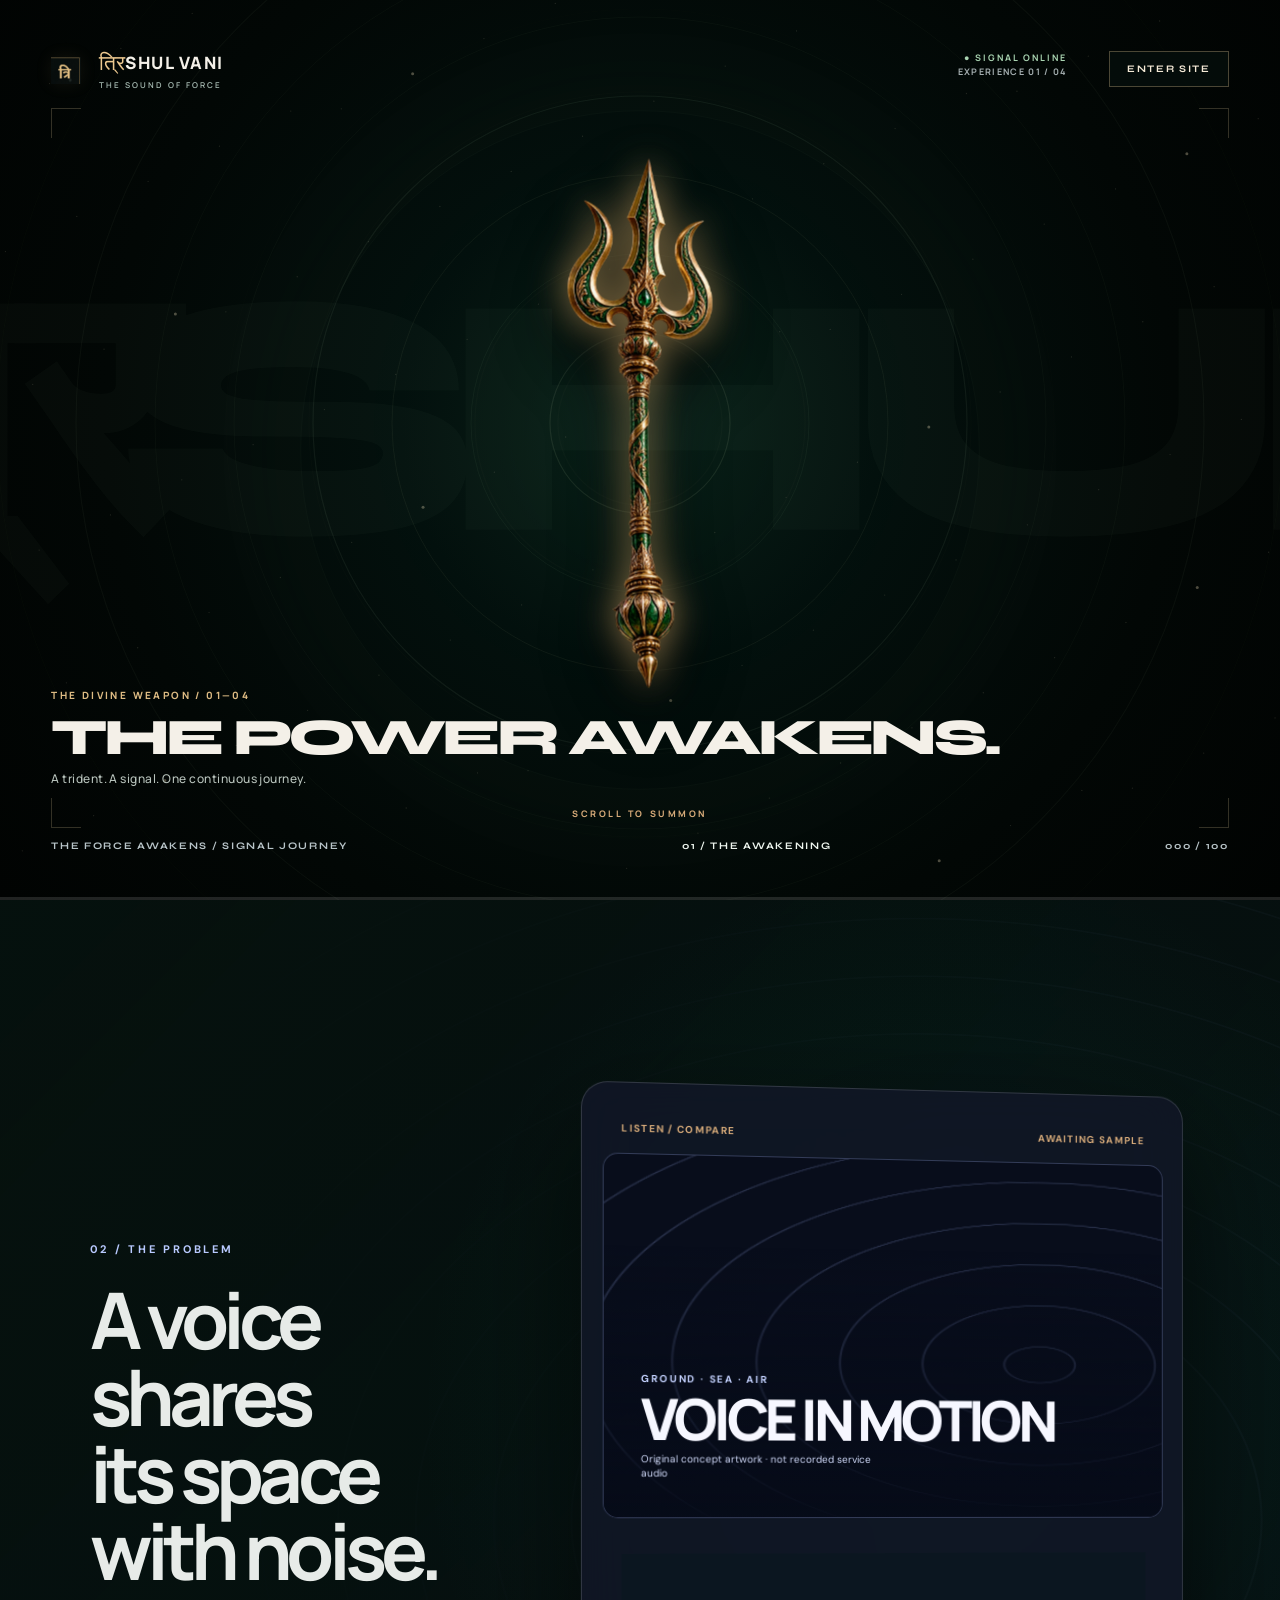
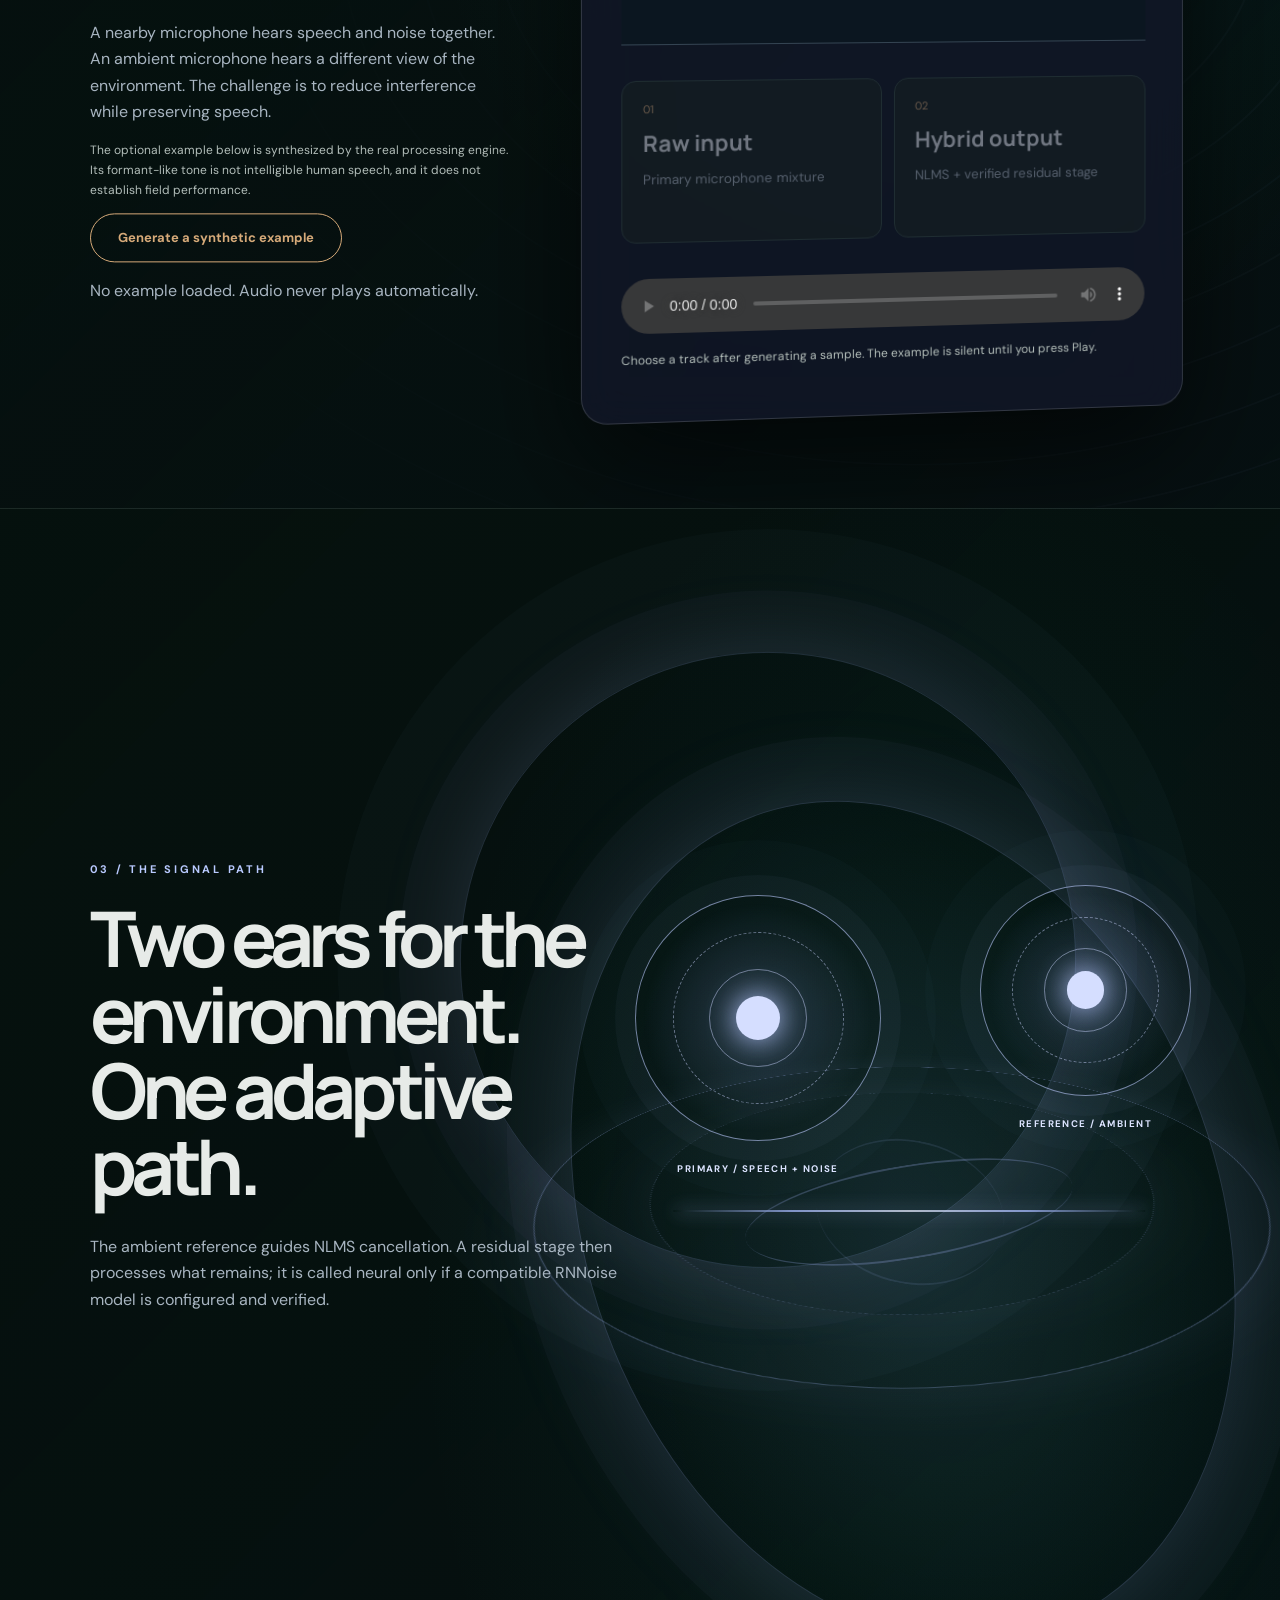
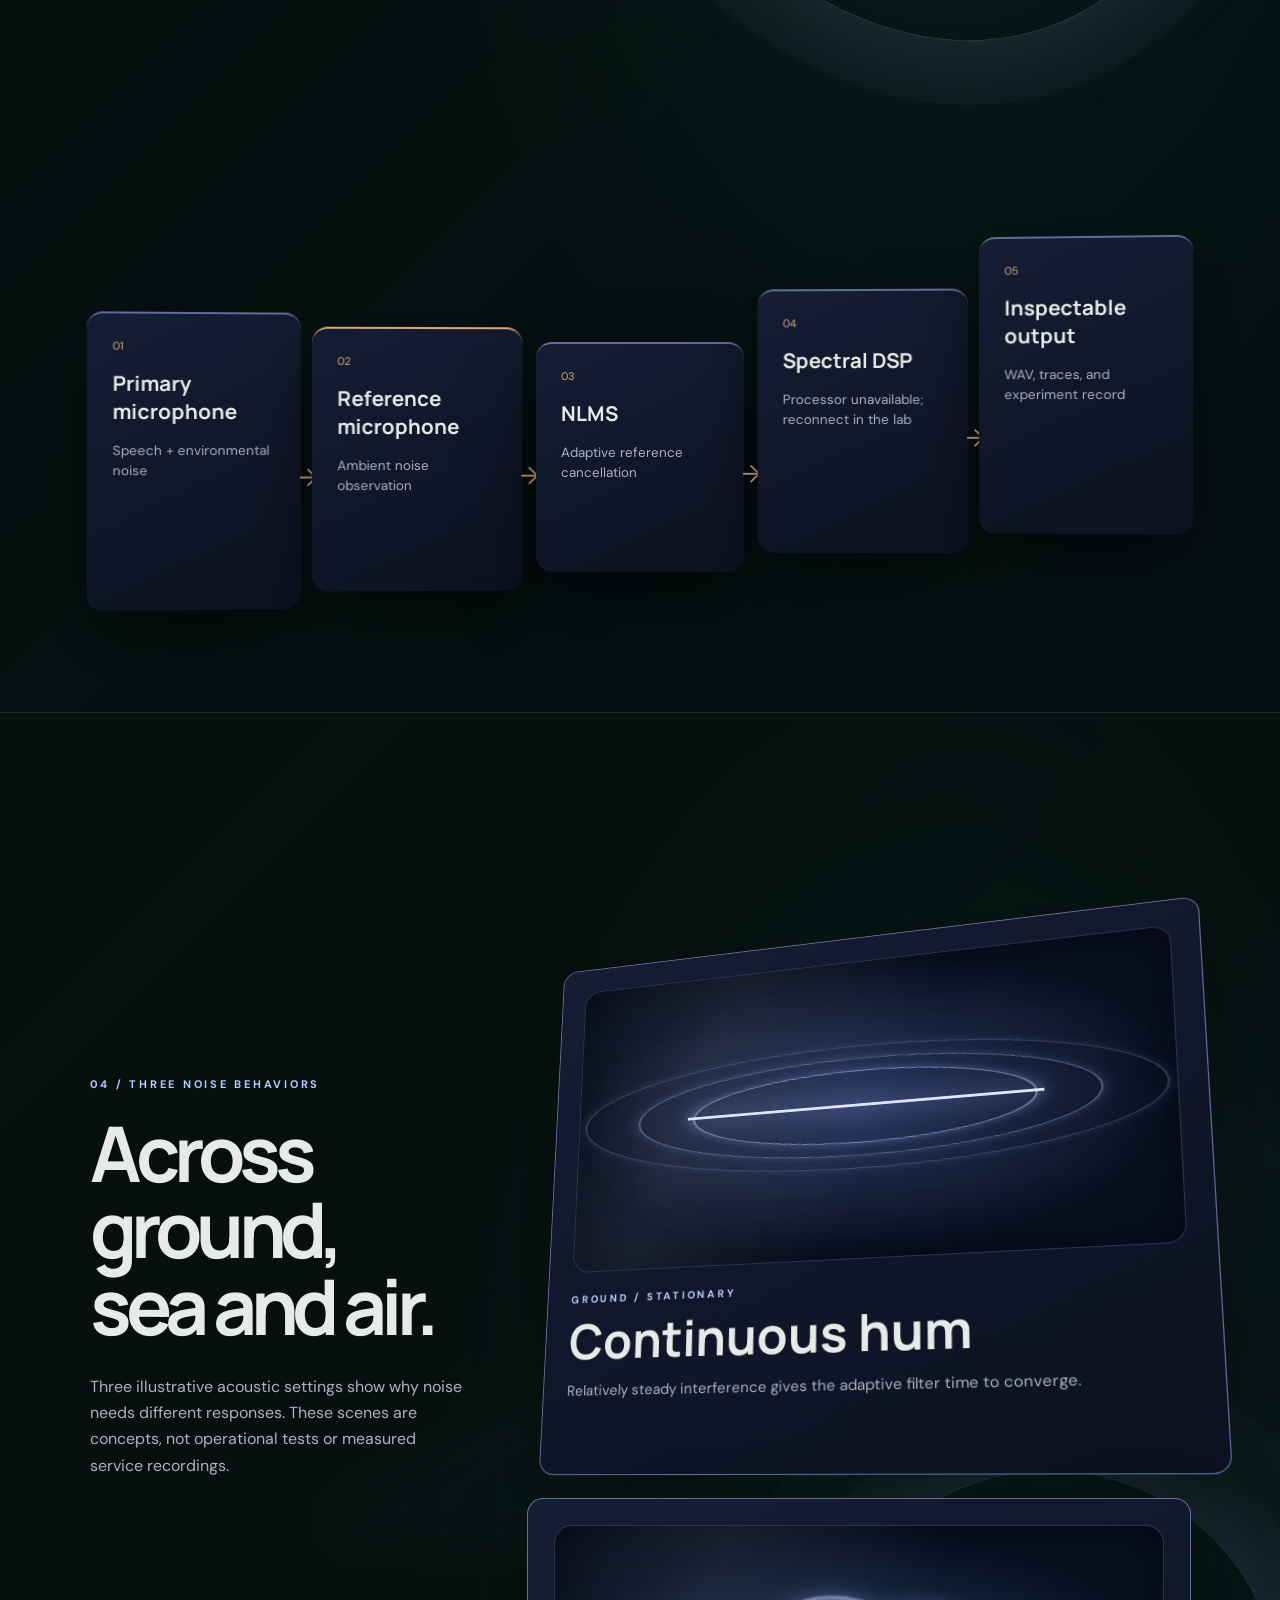
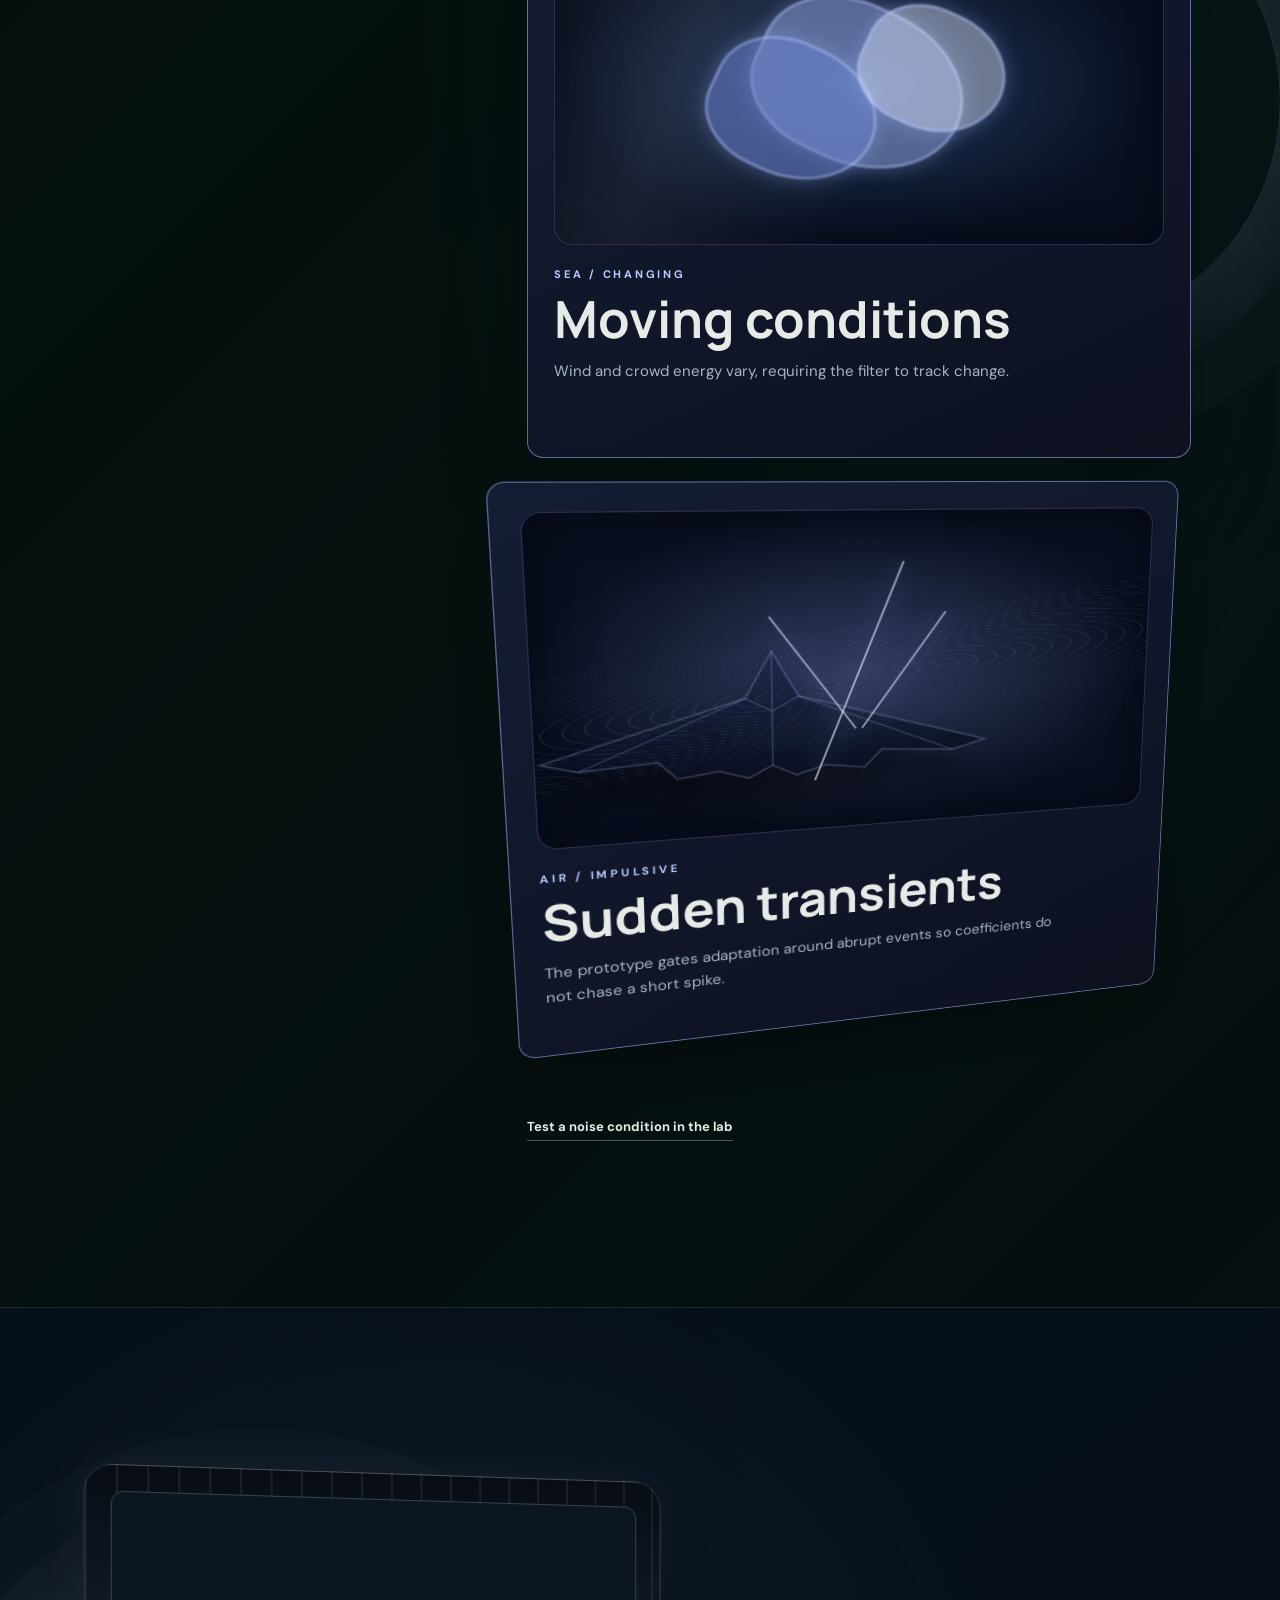
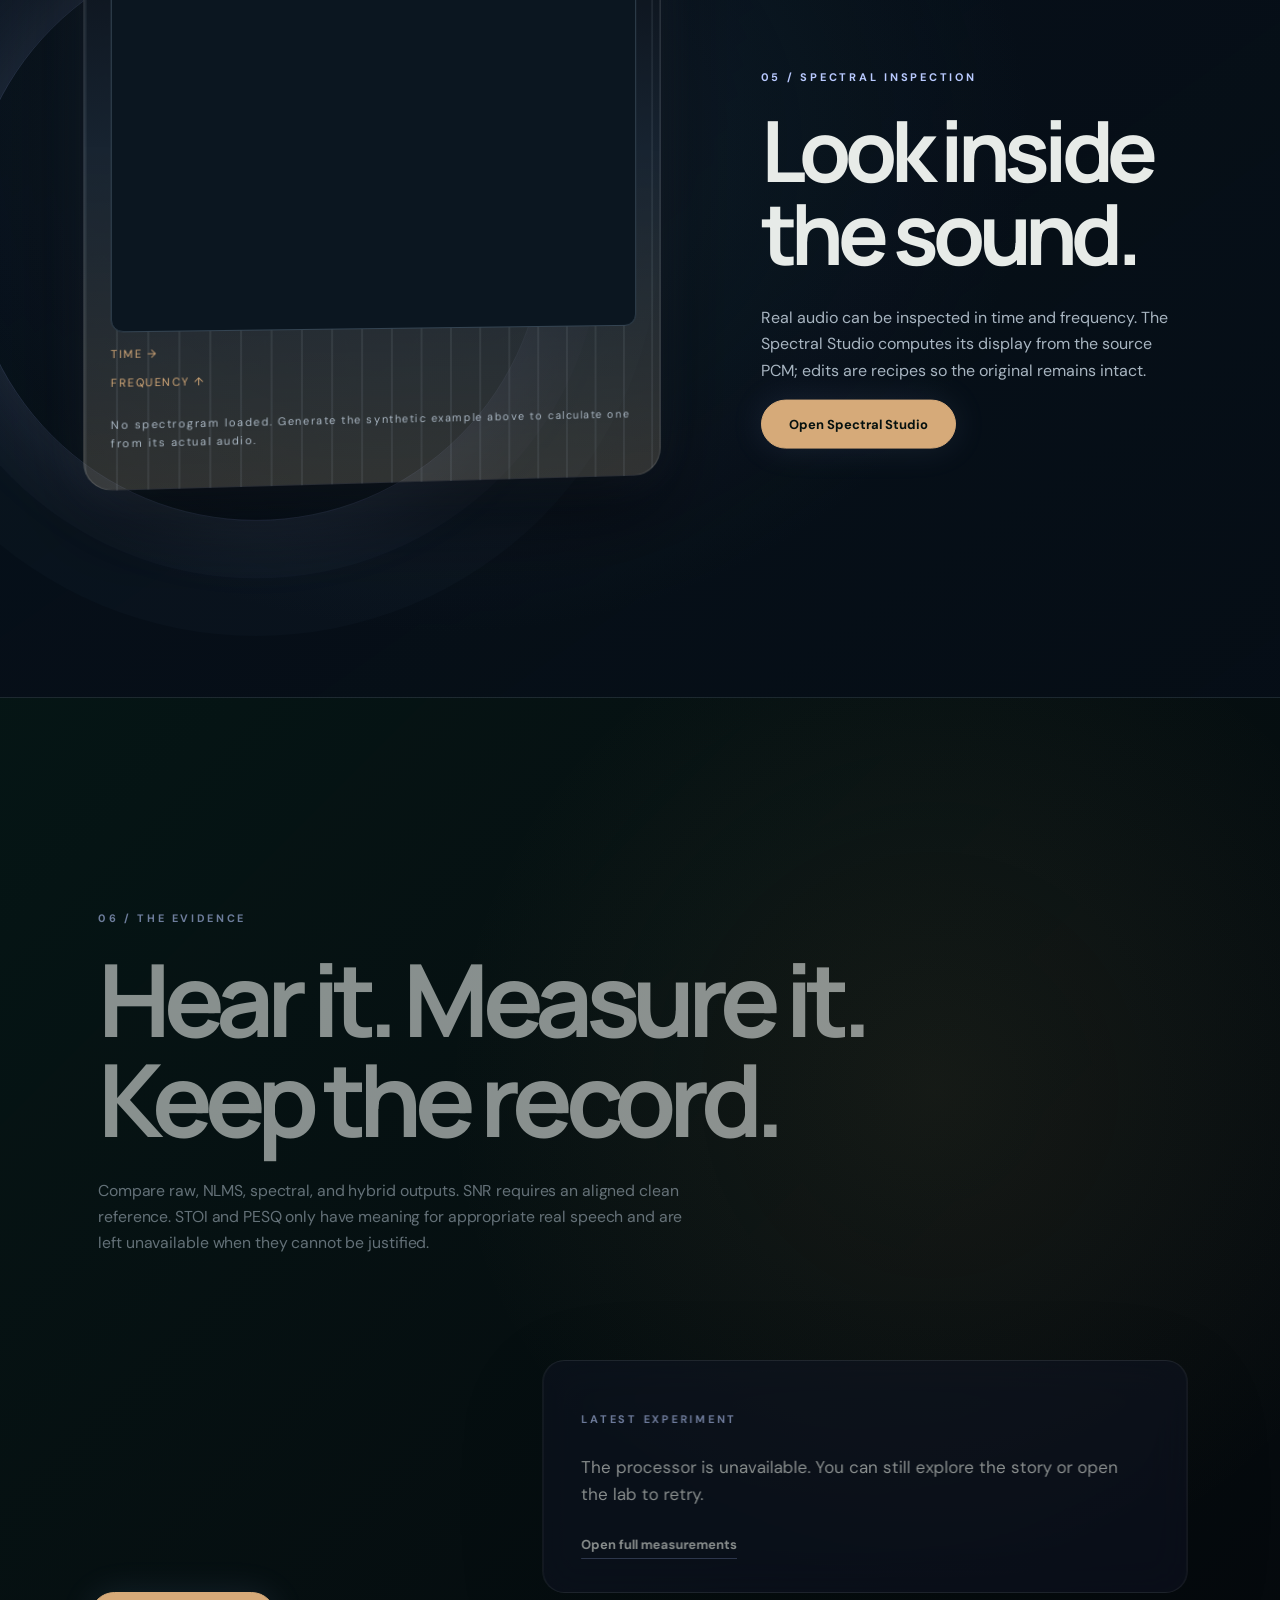
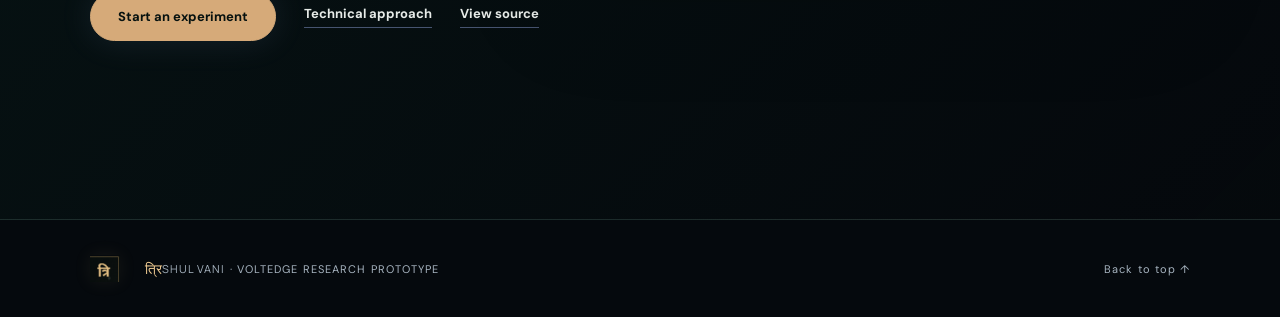
==== commit a22ced1d: "fix: make intro enter landing story and contain mobile overflow" ====
--- a/index.html
+++ b/index.html
@@ -1,5 +1,5 @@
 <!doctype html>
-<html lang="en"><head><meta charset="utf-8"><meta name="viewport" content="width=device-width,initial-scale=1"><meta name="theme-color" content="#080d15"><meta name="description" content="Explore त्रिSHUL VANI's two-microphone speech research, then launch the working audio lab."><title>त्रिSHUL VANI — Enter the signal</title><link rel="icon" href="/favicon.svg" type="image/svg+xml"><link rel="stylesheet" href="/experience.css?v=20261011f"><link rel="stylesheet" href="/relaunch-v2.css?v=6"><link rel="stylesheet" href="/flyover-v2.css?v=2"><link rel="stylesheet" href="/intro-v2.css?v=4"><link rel="stylesheet" href="/brand-v2.css?v=3"><link rel="stylesheet" href="/atmosphere-v4.css?v=1"><link rel="preconnect" href="https://trishul-vani-studio.onrender.com" crossorigin></head>
+<html lang="en"><head><meta charset="utf-8"><meta name="viewport" content="width=device-width,initial-scale=1"><meta name="theme-color" content="#080d15"><meta name="description" content="Explore त्रिSHUL VANI's two-microphone speech research, then launch the working audio lab."><title>त्रिSHUL VANI — Enter the signal</title><link rel="icon" href="/favicon.svg" type="image/svg+xml"><link rel="stylesheet" href="/experience.css?v=20261011f"><link rel="stylesheet" href="/relaunch-v2.css?v=6"><link rel="stylesheet" href="/flyover-v2.css?v=2"><link rel="stylesheet" href="/intro-v2.css?v=5"><link rel="stylesheet" href="/brand-v2.css?v=3"><link rel="stylesheet" href="/atmosphere-v4.css?v=1"><link rel="preconnect" href="https://trishul-vani-studio.onrender.com" crossorigin></head>
 <body class="experience-v2"><script src="/api-client.js"></script>
 <script defer src="/brand-v2.js?v=1"></script>
 <div class="arrival" id="arrival" role="dialog" aria-label="त्रिSHUL VANI introduction" aria-modal="true">
@@ -21,4 +21,4 @@
 <section class="scene policies" id="policies" aria-labelledby="policies-title"><div class="section-intro"><p class="eyebrow">04 / THREE NOISE BEHAVIORS</p><h2 id="policies-title">Across ground, sea and air.</h2><p>Three illustrative acoustic settings show why noise needs different responses. These scenes are concepts, not operational tests or measured service recordings.</p></div><div class="policy-grid"><article><div class="policy-visual visual-hum" aria-hidden="true"><span></span><span></span><span></span></div><span class="policy-line stationary" aria-hidden="true"></span><p class="eyebrow">GROUND / STATIONARY</p><h3>Continuous hum</h3><p>Relatively steady interference gives the adaptive filter time to converge.</p></article><article><div class="policy-visual visual-motion" aria-hidden="true"><span></span><span></span><span></span></div><span class="policy-line changing" aria-hidden="true"></span><p class="eyebrow">SEA / CHANGING</p><h3>Moving conditions</h3><p>Wind and crowd energy vary, requiring the filter to track change.</p></article><article><div class="policy-visual visual-impulse" aria-hidden="true"><span></span><span></span><span></span></div><span class="policy-line impulse" aria-hidden="true"></span><p class="eyebrow">AIR / IMPULSIVE</p><h3>Sudden transients</h3><p>The prototype gates adaptation around abrupt events so coefficients do not chase a short spike.</p></article></div><a class="text-link" href="/lab.html?design=2#audio-lab">Test a noise condition in the lab</a></section>
 <section class="scene spectral" id="spectral" aria-labelledby="spectral-title"><div class="section-intro"><p class="eyebrow">05 / SPECTRAL INSPECTION</p><h2 id="spectral-title">Look inside the sound.</h2><p>Real audio can be inspected in time and frequency. The Spectral Studio computes its display from the source PCM; edits are recipes so the original remains intact.</p><a class="button" href="/studio.html?design=2">Open Spectral Studio</a></div><div class="spectral-art"><canvas id="story-spectrum" width="600" height="400" role="img" aria-label="Spectrogram appears after generating the synthetic engine example"></canvas><span aria-hidden="true">TIME →</span><span aria-hidden="true">FREQUENCY ↑</span><p id="spectrum-caption">No spectrogram loaded. Generate the synthetic example above to calculate one from its actual audio.</p></div></section>
 <section class="scene evidence" id="evidence" aria-labelledby="evidence-title"><div class="section-intro"><p class="eyebrow">06 / THE EVIDENCE</p><h2 id="evidence-title">Hear it. Measure it. Keep the record.</h2><p>Compare raw, NLMS, spectral, and hybrid outputs. SNR requires an aligned clean reference. STOI and PESQ only have meaning for appropriate real speech and are left unavailable when they cannot be justified.</p></div><div class="evidence-card"><p class="eyebrow">LATEST EXPERIMENT</p><div id="evidence-content" role="status" aria-live="polite">Checking this visitor's saved experiments…</div><a href="/lab.html?design=2#analytics" class="text-link">Open full measurements</a></div><div class="actions"><a class="button" href="/lab.html?design=2#audio-lab">Start an experiment</a><a class="text-link" href="/about.html?design=2">Technical approach</a><a class="text-link" href="https://github.com/TrishulVani/trishul-vani-studio" target="_blank" rel="noopener">View source</a></div></section></main>
-<footer><img class="v2-brand-glyph" src="/assets/brand-glyph-v2.png" alt=""><span>त्रिSHUL VANI · VOLTEDGE RESEARCH PROTOTYPE</span><a href="#hero">Back to top ↑</a></footer><div class="chapter-progress" aria-hidden="true"><span></span></div><script src="/experience.js?v=20261011f" defer></script><script src="/arrival-v2.js?v=5" defer></script><script defer src="/atmosphere-v4.js?v=1"></script></body></html>
+<footer><img class="v2-brand-glyph" src="/assets/brand-glyph-v2.png" alt=""><span>त्रिSHUL VANI · VOLTEDGE RESEARCH PROTOTYPE</span><a href="#hero">Back to top ↑</a></footer><div class="chapter-progress" aria-hidden="true"><span></span></div><script src="/experience.js?v=20261011f" defer></script><script src="/arrival-v2.js?v=6" defer></script><script defer src="/atmosphere-v4.js?v=1"></script></body></html>
--- a/intro-v2.css
+++ b/intro-v2.css
@@ -29,6 +29,7 @@
 @media(prefers-reduced-motion:reduce){.arrival-weapon-body{animation:none}.arrival-weapon-anchor{will-change:auto}}
 /* The supplied animatic's trident turn, throw and impact rebuilt as a live, reversible scene. */
 body.experience-v2 .arrival{background:radial-gradient(circle at 50% 47%,#0a2119 0,#03100d 30%,#020705 67%,#010302 100%)}
+.arrival.is-exiting{opacity:0;visibility:hidden;pointer-events:none;transition:opacity .85s ease,visibility .85s step-end}
 body.experience-v2 .arrival:before{opacity:.32;background:radial-gradient(circle at 50% 47%,#0f392737 0,transparent 37%),repeating-radial-gradient(circle at 50% 47%,transparent 0 81px,#c5a7771a 82px,transparent 83px);mask-image:radial-gradient(circle at center,#000 10%,transparent 75%)}
 body.experience-v2 .arrival-rings{width:min(68vw,790px);border-color:#9fbd8a2f;box-shadow:0 0 0 7vw #a3c3a205,0 0 0 15vw #bfa57004,0 0 130px #8ba97712;opacity:calc(.23 + var(--arrival-trails,0) * .35);transform:scale(calc(.86 + var(--arrival-progress,0) * .5)) rotate(calc(var(--arrival-progress,0) * 25deg))}
 .arrival-ghost{position:absolute;z-index:1;left:50%;top:46%;transform:translate(-50%,-50%);font:900 clamp(140px,27vw,470px)/.8 Syne,Manrope,sans-serif;letter-spacing:-.115em;color:#afd4ad;opacity:.027;white-space:nowrap;pointer-events:none}
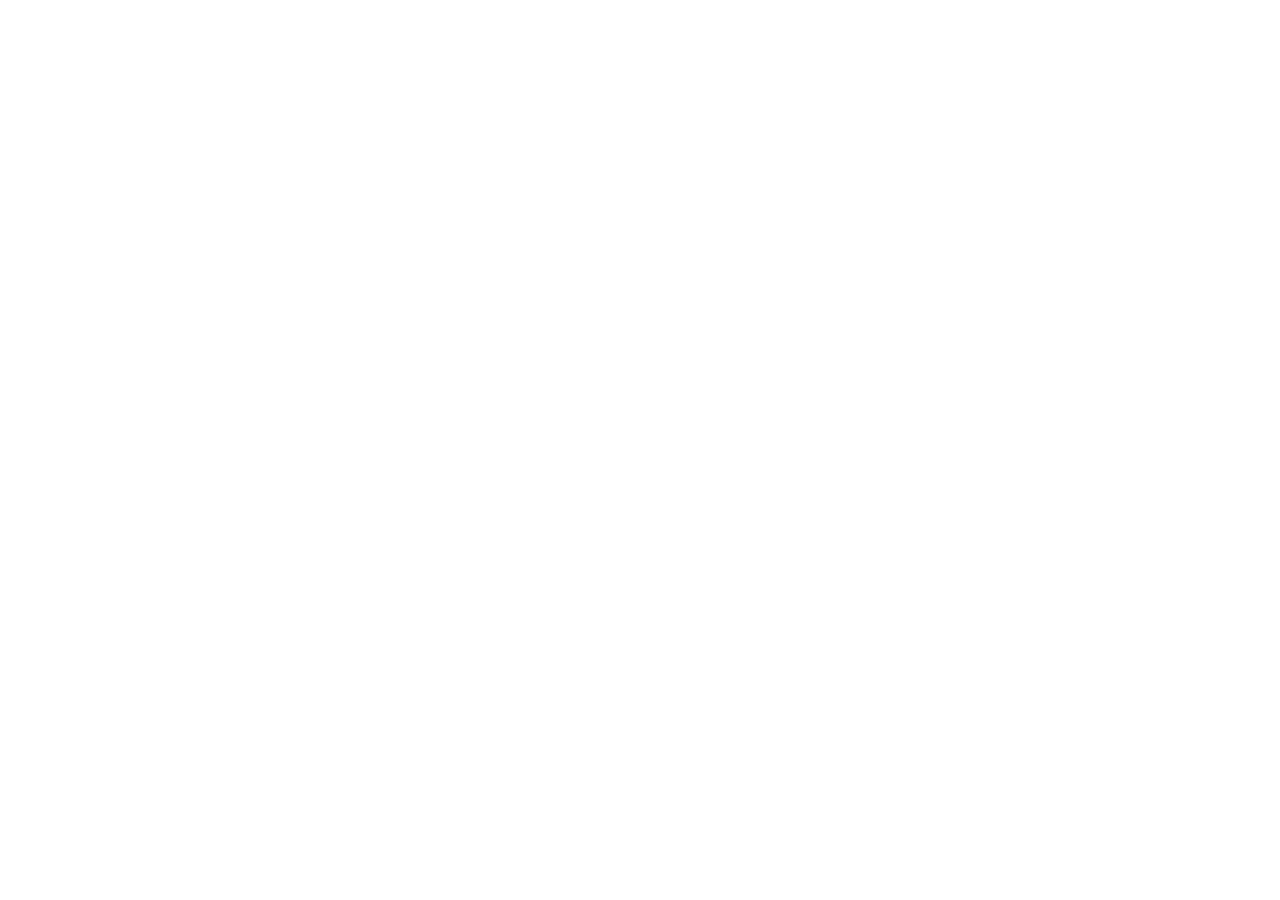
==== commit 125b314d: "Redirect public site entry to Render Studio" ====
--- a/index.html
+++ b/index.html
@@ -1,24 +1,24 @@
 <!doctype html>
-<html lang="en"><head><meta charset="utf-8"><meta name="viewport" content="width=device-width,initial-scale=1"><meta name="theme-color" content="#080d15"><meta name="description" content="Explore त्रिSHUL VANI's two-microphone speech research, then launch the working audio lab."><title>त्रिSHUL VANI — Enter the signal</title><link rel="icon" href="/favicon.svg" type="image/svg+xml"><link rel="stylesheet" href="/experience.css?v=20261011f"><link rel="stylesheet" href="/relaunch-v2.css?v=6"><link rel="stylesheet" href="/flyover-v2.css?v=2"><link rel="stylesheet" href="/intro-v2.css?v=5"><link rel="stylesheet" href="/brand-v2.css?v=3"><link rel="stylesheet" href="/atmosphere-v4.css?v=1"><link rel="preconnect" href="https://trishul-vani-studio.onrender.com" crossorigin></head>
-<body class="experience-v2"><script src="/api-client.js"></script>
-<script defer src="/brand-v2.js?v=1"></script>
-<div class="arrival" id="arrival" role="dialog" aria-label="त्रिSHUL VANI introduction" aria-modal="true">
-  <canvas id="arrival-field" aria-hidden="true"></canvas>
-  <div class="arrival-top"><span class="arrival-brand"><img class="v2-brand-glyph" src="/assets/brand-glyph-v2.png" alt=""><b class="deva-wordmark"><span lang="hi">त्रि</span>SHUL VANI</b><small>THE SOUND OF FORCE</small></span><span class="arrival-live">● SIGNAL ONLINE<br><small>EXPERIENCE 01 / 04</small></span><button type="button" id="arrival-skip">ENTER SITE</button></div>
-  <div class="arrival-corners" aria-hidden="true"><i></i><i></i><i></i><i></i></div>
-  <div class="arrival-ghost" aria-hidden="true"><span lang="hi">त्रि</span>SHUL</div>
-  <div class="arrival-center"><div class="arrival-rings" aria-hidden="true"></div><div class="arrival-weapon-anchor" aria-hidden="true"><div class="arrival-weapon-body"><img class="arrival-weapon-echo" src="/assets/preview-trident-v2.webp" alt=""><img class="arrival-weapon" src="/assets/preview-trident-v2.webp" alt=""></div></div><div class="arrival-wordmark" aria-hidden="true"><span><span lang="hi">त्रि</span>SHUL VANI / SOUND INTELLIGENCE</span><strong>THE FORCE<br>HAS A VOICE.</strong></div></div>
-  <div class="arrival-scroll-hint" aria-hidden="true">SCROLL TO SUMMON</div><div class="arrival-beats" aria-hidden="true"><span>THE DIVINE WEAPON / 01—04</span><strong data-beat="0">The power awakens.</strong><strong data-beat="1">The trident aligns.</strong><strong data-beat="2">Nothing can stop it.</strong><strong data-beat="3">The force has a voice.</strong><p id="arrival-subline">A trident. A signal. One continuous journey.</p></div>
-  <div class="arrival-bottom"><span>THE FORCE AWAKENS / SIGNAL JOURNEY</span><span id="arrival-stage">01 / THE AWAKENING</span><span id="arrival-meter">000 / 100</span></div>
-  <div class="arrival-timeline" aria-hidden="true"><span></span></div>
-</div>
-<a class="skip" href="#story">Skip to story</a>
-<nav class="chapter-rail" aria-label="Story chapters"><a href="#hero" aria-label="Chapter 1: Introduction" aria-current="location">01</a><a href="#problem" aria-label="Chapter 2: The problem">02</a><a href="#concept" aria-label="Chapter 3: Signal path">03</a><a href="#policies" aria-label="Chapter 4: Noise policies">04</a><a href="#spectral" aria-label="Chapter 5: Spectral inspection">05</a><a href="#evidence" aria-label="Chapter 6: Evidence">06</a></nav>
-<header class="site-head"><a class="identity" href="#hero" aria-label="त्रिSHUL VANI home"><img class="v2-brand-glyph" src="/assets/brand-glyph-v2.png" alt=""><span>त्रिSHUL VANI</span></a><nav aria-label="Main navigation"><a href="#concept">How it works</a><a href="#evidence">Evidence</a><a class="nav-launch" href="/lab.html?design=2">Enter त्रिSHUL VANI</a></nav></header>
-<main id="story"><section class="scene hero" id="hero" aria-labelledby="hero-title"><canvas id="signal-tunnel" aria-hidden="true"></canvas><div class="hero-copy"><p class="eyebrow">01 / VOICE UNDER PRESSURE</p><h1 id="hero-title"><span>When noise rises,</span><em>clarity leads.</em></h1><p class="lead">Independent speech-clarity research inspired by Indian Army, Navy and Air Force communication environments. Two microphones turn noisy input into inspectable output.</p><div class="actions"><a class="button" href="/lab.html?design=2">Enter त्रिSHUL VANI</a><a class="text-link" href="#problem">Explore how it works</a><a class="text-link" href="/lab.html?design=2">Guided tour in lab</a></div><p class="fine">Research prototype · Offline processing · No hardware safety validation</p></div><div class="hero-object" aria-hidden="true"><div class="object-glow"></div><img src="/mark-v2.svg" alt=""></div><a class="scroll-cue" href="#problem">SCROLL TO EXPLORE <span>↓</span></a></section>
-<section class="scene split" id="problem" aria-labelledby="problem-title"><div class="section-intro"><p class="eyebrow">02 / THE PROBLEM</p><h2 id="problem-title">A voice shares its space with noise.</h2><p>A nearby microphone hears speech and noise together. An ambient microphone hears a different view of the environment. The challenge is to reduce interference while preserving speech.</p><p class="fine">The optional example below is synthesized by the real processing engine. Its formant-like tone is not intelligible human speech, and it does not establish field performance.</p><button id="generate" class="button secondary" type="button">Generate a synthetic example</button><p id="sample-status" role="status" aria-live="polite">No example loaded. Audio never plays automatically.</p></div><div class="instrument"><div class="instrument-top"><span>LISTEN / COMPARE</span><span id="sample-tag">AWAITING SAMPLE</span></div><div class="instrument-poster" aria-hidden="true"><span>GROUND · SEA · AIR</span><strong>VOICE IN MOTION</strong><small>Original concept artwork · not recorded service audio</small></div><canvas id="comparison-wave" width="600" height="100" role="img" aria-label="Measured audio envelope appears after generating an example"></canvas><div class="play-grid"><button id="play-raw" type="button" disabled><span>01</span><strong>Raw input</strong><small>Primary microphone mixture</small></button><button id="play-hybrid" type="button" disabled><span>02</span><strong>Hybrid output</strong><small id="hybrid-label">NLMS + verified residual stage</small></button></div><audio id="comparison-audio" preload="none" controls aria-label="Comparison audio player"></audio><p id="audio-caption" class="fine">Choose a track after generating a sample. The example is silent until you press Play.</p></div></section>
-<section class="scene concept" id="concept" aria-labelledby="concept-title"><div class="section-intro"><p class="eyebrow">03 / THE SIGNAL PATH</p><h2 id="concept-title">Two ears for the environment.<br>One adaptive path.</h2><p>The ambient reference guides NLMS cancellation. A residual stage then processes what remains; it is called neural only if a compatible RNNoise model is configured and verified.</p></div><div class="floating-stage" aria-hidden="true"><span class="stage-orbit stage-orbit-one"></span><span class="stage-orbit stage-orbit-two"></span><div class="floating-source source-primary"><span></span><small>PRIMARY / SPEECH + NOISE</small></div><div class="floating-source source-reference"><span></span><small>REFERENCE / AMBIENT</small></div><span class="stage-wave"></span></div><ol class="signal-path"><li><span>01</span><strong>Primary microphone</strong><small>Speech + environmental noise</small></li><li><span>02</span><strong>Reference microphone</strong><small>Ambient noise observation</small></li><li><span>03</span><strong>NLMS</strong><small>Adaptive reference cancellation</small></li><li><span>04</span><strong id="residual-name">Spectral DSP</strong><small id="residual-note">Checking processor capability</small></li><li><span>05</span><strong>Inspectable output</strong><small>WAV, traces, and experiment record</small></li></ol></section>
-<section class="scene policies" id="policies" aria-labelledby="policies-title"><div class="section-intro"><p class="eyebrow">04 / THREE NOISE BEHAVIORS</p><h2 id="policies-title">Across ground, sea and air.</h2><p>Three illustrative acoustic settings show why noise needs different responses. These scenes are concepts, not operational tests or measured service recordings.</p></div><div class="policy-grid"><article><div class="policy-visual visual-hum" aria-hidden="true"><span></span><span></span><span></span></div><span class="policy-line stationary" aria-hidden="true"></span><p class="eyebrow">GROUND / STATIONARY</p><h3>Continuous hum</h3><p>Relatively steady interference gives the adaptive filter time to converge.</p></article><article><div class="policy-visual visual-motion" aria-hidden="true"><span></span><span></span><span></span></div><span class="policy-line changing" aria-hidden="true"></span><p class="eyebrow">SEA / CHANGING</p><h3>Moving conditions</h3><p>Wind and crowd energy vary, requiring the filter to track change.</p></article><article><div class="policy-visual visual-impulse" aria-hidden="true"><span></span><span></span><span></span></div><span class="policy-line impulse" aria-hidden="true"></span><p class="eyebrow">AIR / IMPULSIVE</p><h3>Sudden transients</h3><p>The prototype gates adaptation around abrupt events so coefficients do not chase a short spike.</p></article></div><a class="text-link" href="/lab.html?design=2#audio-lab">Test a noise condition in the lab</a></section>
-<section class="scene spectral" id="spectral" aria-labelledby="spectral-title"><div class="section-intro"><p class="eyebrow">05 / SPECTRAL INSPECTION</p><h2 id="spectral-title">Look inside the sound.</h2><p>Real audio can be inspected in time and frequency. The Spectral Studio computes its display from the source PCM; edits are recipes so the original remains intact.</p><a class="button" href="/studio.html?design=2">Open Spectral Studio</a></div><div class="spectral-art"><canvas id="story-spectrum" width="600" height="400" role="img" aria-label="Spectrogram appears after generating the synthetic engine example"></canvas><span aria-hidden="true">TIME →</span><span aria-hidden="true">FREQUENCY ↑</span><p id="spectrum-caption">No spectrogram loaded. Generate the synthetic example above to calculate one from its actual audio.</p></div></section>
-<section class="scene evidence" id="evidence" aria-labelledby="evidence-title"><div class="section-intro"><p class="eyebrow">06 / THE EVIDENCE</p><h2 id="evidence-title">Hear it. Measure it. Keep the record.</h2><p>Compare raw, NLMS, spectral, and hybrid outputs. SNR requires an aligned clean reference. STOI and PESQ only have meaning for appropriate real speech and are left unavailable when they cannot be justified.</p></div><div class="evidence-card"><p class="eyebrow">LATEST EXPERIMENT</p><div id="evidence-content" role="status" aria-live="polite">Checking this visitor's saved experiments…</div><a href="/lab.html?design=2#analytics" class="text-link">Open full measurements</a></div><div class="actions"><a class="button" href="/lab.html?design=2#audio-lab">Start an experiment</a><a class="text-link" href="/about.html?design=2">Technical approach</a><a class="text-link" href="https://github.com/TrishulVani/trishul-vani-studio" target="_blank" rel="noopener">View source</a></div></section></main>
-<footer><img class="v2-brand-glyph" src="/assets/brand-glyph-v2.png" alt=""><span>त्रिSHUL VANI · VOLTEDGE RESEARCH PROTOTYPE</span><a href="#hero">Back to top ↑</a></footer><div class="chapter-progress" aria-hidden="true"><span></span></div><script src="/experience.js?v=20261011f" defer></script><script src="/arrival-v2.js?v=6" defer></script><script defer src="/atmosphere-v4.js?v=1"></script></body></html>
+<html lang="en">
+<head>
+  <meta charset="utf-8">
+  <meta name="viewport" content="width=device-width, initial-scale=1">
+  <meta name="theme-color" content="#080e10">
+  <meta name="robots" content="noindex">
+  <link rel="canonical" href="https://trishul-vani-studio.onrender.com/">
+  <title>Opening त्रिSHUL VANI Studio…</title>
+  <script>
+    (() => {
+      const legacy = new URL(window.location.href);
+      const path = legacy.pathname.replace(/\/index\.html$/, "/") || "/";
+      window.location.replace(
+        `https://trishul-vani-studio.onrender.com${path}${legacy.search}${legacy.hash}`
+      );
+    })();
+  </script>
+</head>
+<body>
+  <p>Opening the connected TRISHUL VANI Studio…</p>
+  <p><a href="https://trishul-vani-studio.onrender.com/">Continue to the live website</a></p>
+</body>
+</html>
